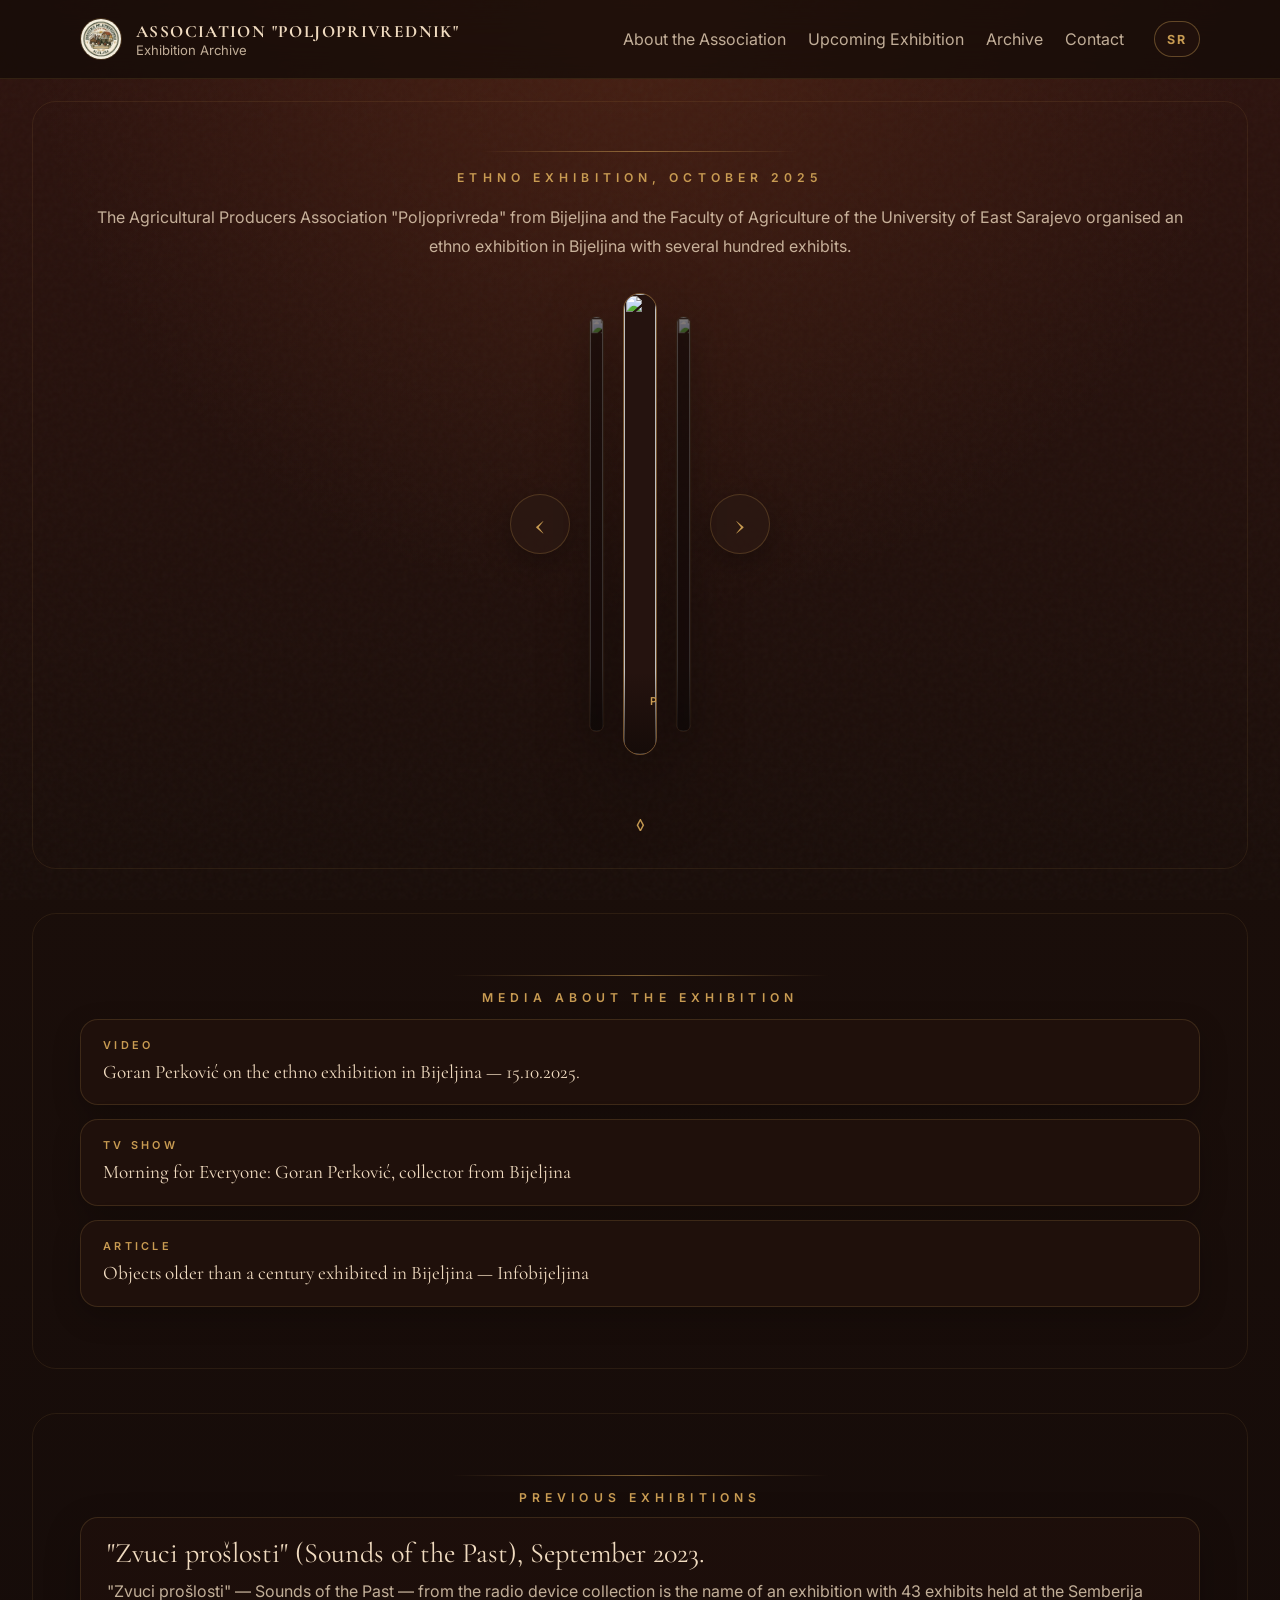
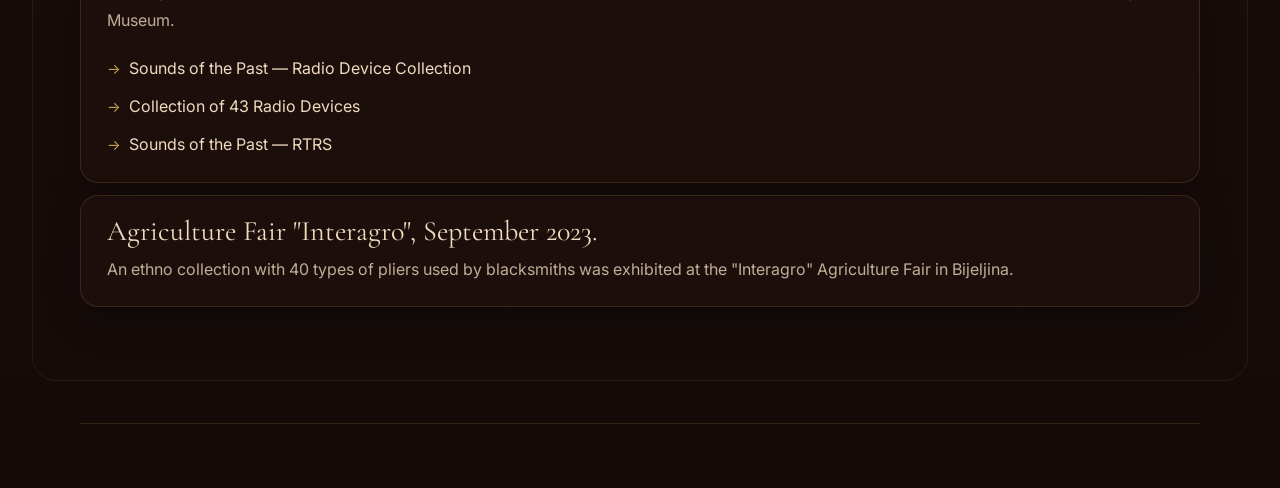
==== archive.html @ 4d43302b "Add EN/SR language toggle with data-i18n attributes on all visitor text" ====
<!doctype html>
<html lang="en" data-i18n-title="site.title.archive">
  <head>
    <meta charset="UTF-8" />
    <meta name="viewport" content="width=device-width, initial-scale=1.0" />
    <title>Archive | Antiquities and Heritage</title>
    <meta
      name="description"
      data-i18n="site.description.archive"
      content="Archive page with clearly arranged photographs of the 2025 exhibition of antiquities and rural heritage."
    />
    <meta name="theme-color" content="#1b0f0b" />
    <meta property="og:site_name" content="Antiquities and Heritage" />
    <meta property="og:locale" content="en_US" />
    <meta property="og:type" content="website" />
    <meta property="og:title" content="Archive | Antiquities and Heritage" />
    <meta
      property="og:description"
      content="Archive page with photographs of the 2025 exhibition of antiquities and rural heritage."
    />
    <meta property="og:image" content="slike/15d1168e807b13f45b83cdadcd7f8cd1.JPEG" />
    <meta name="twitter:card" content="summary_large_image" />
    <link rel="preconnect" href="https://fonts.googleapis.com" />
    <link rel="preconnect" href="https://fonts.gstatic.com" crossorigin />
    <link
      href="https://fonts.googleapis.com/css2?family=Cormorant+Garamond:wght@500;600;700&family=Inter:wght@400;500;600;700&display=swap"
      rel="stylesheet"
    />
    <link rel="icon" href="favicon.svg" type="image/svg+xml" />
    <link rel="stylesheet" href="styles.css" />
    <script defer src="script.js"></script>
  </head>
  <body class="archive-page">
    <div class="page-noise"></div>

    <header class="site-header">
      <div class="container header-inner">
        <a class="brand" href="index.html">
          <span class="brand-mark"><img src="logo.jpg" data-i18n-alt="brand.img.alt" alt="Antiquities and Heritage" /></span>
          <span>
            <strong data-i18n="brand.home">Association "Poljoprivrednik"</strong>
            <small data-i18n="brand.subtitle.archive">Exhibition Archive</small>
          </span>
        </a>

        <button class="menu-toggle" type="button" aria-expanded="false" aria-controls="site-nav">
          <span></span>
          <span></span>
          <span></span>
        </button>

        <nav id="site-nav" class="site-nav">
          <a href="udruzenje.html" data-i18n="nav.about">About the Association</a>
          <a href="current.html" data-i18n="nav.upcoming">Upcoming Exhibition</a>
          <a href="archive.html" aria-current="page" data-i18n="nav.archive">Archive</a>
          <a href="index.html#kontakt" data-i18n="nav.contact">Contact</a>
          <button class="lang-toggle" type="button" data-lang-toggle>SR</button>
        </nav>
      </div>
    </header>

    <main>
      <section class="hero section archive-hero reveal">
        <div class="container hero-grid">
          <div class="eyebrow" data-i18n="archive.eyebrow.hero">Ethno Exhibition, October 2025</div>
          <p data-i18n="archive.hero.p">The Agricultural Producers Association "Poljoprivreda" from Bijeljina and the Faculty of Agriculture of the University of East Sarajevo organised an ethno exhibition in Bijeljina with several hundred exhibits.</p>
           <div class="carousel" data-carousel>
            <button
              class="carousel-arrow carousel-prev"
              type="button"
              data-i18n-aria="current.carousel.prev"
              aria-label="Previous image"
            >
              <span aria-hidden="true">‹</span>
            </button>

            <div class="carousel-stage" data-carousel-stage>
              <article
                class="carousel-card carousel-card-side"
                data-carousel-side="left"
                data-i18n-aria="current.carousel.prev"
                aria-label="Previous image"
              ></article>
              <article
                class="carousel-card carousel-card-active"
                data-carousel-side="center"
                data-i18n-aria="current.carousel.center"
                aria-label="Center image — click to enlarge"
              ></article>
              <article
                class="carousel-card carousel-card-side"
                data-carousel-side="right"
                data-i18n-aria="current.carousel.right"
                aria-label="Next image"
              ></article>
            </div>

            <button
              class="carousel-arrow carousel-next"
              type="button"
              data-i18n-aria="current.carousel.right"
              aria-label="Next image"
            >
              <span aria-hidden="true">›</span>
            </button>
          </div>



          <ul
            class="carousel-dots"
            role="tablist"
            data-i18n-aria="current.carousel.dots.aria"
            aria-label="Direct image selection"
          ></ul>


        </div>

        <ul class="carousel-source" hidden aria-hidden="true">
          <li><figure><img src="slike/15d1168e807b13f45b83cdadcd7f8cd1.JPEG" alt="" /></figure></li>
          <li><figure><img src="slike/e76977e5ed9fd9a53d5f1b7dd45aed96.JPEG" alt="" /></figure></li>
          <li><figure><img src="slike/f04a786212832e9bb50f7b159149b971.JPEG" alt="" /></figure></li>
          <li><figure><img src="slike/53fcc653708b9ca1f71713647edebed4.JPEG" alt="" /></figure></li>
          <li><figure><img src="slike/51e6cac5bffb1e807038c90c724919b2.JPEG" alt="" /></figure></li>
          <li><figure><img src="slike/5b71f32cafe43effafb6071214625bbf.JPEG" alt="" /></figure></li>
          <li><figure><img src="slike/f5f7b67dc441e2810ed5166cc5172da1.JPEG" alt="" /></figure></li>
          <li><figure><img src="slike/692c655e82e0f71fed247391babae1e2.JPEG" alt="" /></figure></li>
          <li><figure><img src="slike/80c8d444a4cf71a53687aec76bfe5ef5.JPEG" alt="" /></figure></li>
          <li><figure><img src="slike/9df0cd8ed2c170d32f2c2eb7144285c1.JPEG" alt="" /></figure></li>
          <li><figure><img src="slike/b1deaeeeb9d03b16150b17cd32c69c1f.JPEG" alt="" /></figure></li>
          <li><figure><img src="slike/2131a5c83cbf227c3236abeda5094811.JPEG" alt="" /></figure></li>
          <li><figure><img src="slike/a771d8aa914f2921be78c1881a7b73ec.JPEG" alt="" /></figure></li>
        </ul>

        <script type="application/json" id="carousel-data">
          [
            { "title": "", "theme": "domacinstvo" },
            { "title": "", "theme": "domacinstvo" },
            { "title": "", "theme": "domacinstvo" },
            { "title": "", "theme": "tekstil" },
            { "title": "", "theme": "tekstil" },
            { "title": "", "theme": "tekstil" },
            { "title": "", "theme": "tehnika" },
            { "title": "", "theme": "tehnika" },
            { "title": "", "theme": "tehnika" },
            { "title": "", "theme": "memorabilije" },
            { "title": "", "theme": "memorabilije" },
            { "title": "", "theme": "memorabilije" },
            { "title": "", "theme": "memorabilije" }
          ]
        </script>
      </section>

        </div>
      </section>



      <section class="section reveal">
        <div class="container">
          <div class="section-heading">
            <span class="eyebrow" data-i18n="archive.media.eyebrow">Media about the Exhibition</span>
            <p></p>
          </div>

          <ul class="archive-media-list">
            <li>
              <span class="label" data-i18n="archive.media.label1">Video</span>
              <a
                href="https://www.youtube.com/watch?v=gKn2Y_U2BnE"
                target="_blank"
                rel="noopener"
              >
                <span data-i18n="archive.media.title1">Goran Perković on the ethno exhibition in Bijeljina — 15.10.2025.</span>
              </a>
            </li>
            <li>
              <span class="label" data-i18n="archive.media.label2">TV Show</span>
              <a
                href="https://www.youtube.com/watch?v=oej5N43hMgU"
                target="_blank"
                rel="noopener"
              >
                <span data-i18n="archive.media.title2">Morning for Everyone: Goran Perković, collector from Bijeljina</span>
              </a>
            </li>
            <li>
              <span class="label" data-i18n="archive.media.label3">Article</span>
              <a
                href="https://infobijeljina.com/vijesti/etno-izlozba-u-bijeljini--predmeti-stari-vise-od-vijeka-ozivjeli-duh-proslih-vremena"
                target="_blank"
                rel="noopener"
              >
                <span data-i18n="archive.media.title3">Objects older than a century exhibited in Bijeljina — Infobijeljina</span>
              </a>
            </li>
          </ul>
        </div>
      </section>

      <section class="section reveal">
        <div class="container">
          <div class="section-heading">
            <span class="eyebrow" data-i18n="archive.events.eyebrow">Previous Exhibitions</span>

          </div>

          <article class="archive-event">
            <h3 data-i18n="archive.event1.title">"Zvuci prošlosti" (Sounds of the Past), September 2023.</h3>
            <p data-i18n="archive.event1.text">
              "Zvuci prošlosti" — Sounds of the Past — from the radio device collection
              is the name of an exhibition with 43 exhibits held at the Semberija
              Museum.
            </p>
            <ul class="archive-event-links">
              <li>
                <a
                  href="https://ntvarena.com/zvuci-proslosti-iz-kolekcije-radio-aparata-gorana-perkovica/"
                  target="_blank"
                  rel="noopener"
                >
                  <span data-i18n="archive.event1.link1">Sounds of the Past — Radio Device Collection</span>
                </a>
              </li>
              <li>
                <a
                  href="https://bijeljina.com/drustvo/cetrdeset-i-tri-radio-aparata-iz-zbirke-gorana-perkovica/"
                  target="_blank"
                  rel="noopener"
                >
                  <span data-i18n="archive.event1.link2">Collection of 43 Radio Devices</span>
                </a>
              </li>
              <li>
                <a
                  href="https://www.rtrs.tv/vijesti/vijest.php?id=527618"
                  target="_blank"
                  rel="noopener"
                >
                  <span data-i18n="archive.event1.link3">Sounds of the Past — RTRS</span>
                </a>
              </li>
            </ul>
          </article>

          <article class="archive-event">
            <h3 data-i18n="archive.event2.title">Agriculture Fair "Interagro", September 2023.</h3>
            <p data-i18n="archive.event2.text">
              An ethno collection with 40 types of pliers used by blacksmiths was
              exhibited at the "Interagro" Agriculture Fair in Bijeljina.
            </p>
          </article>
        </div>
      </section>
    </main>

    <footer class="site-footer">
      <div class="container footer-inner">

      </div>
    </footer>
  </body>
</html>
---- styles.css ----
:root {
  color-scheme: dark;
  --bg: #1b0f0b;
  --bg-soft: #26140f;
  --panel: rgba(43, 24, 18, 0.88);
  --panel-strong: rgba(58, 33, 24, 0.96);
  --text: #f0dbc0;
  --muted: rgba(240, 219, 192, 0.78);
  --gold: #c89b52;
  --line: rgba(200, 155, 82, 0.24);
  --shadow: 0 20px 60px rgba(0, 0, 0, 0.38);
  --radius-lg: 28px;
  --radius-md: 18px;
  --radius-sm: 12px;
  --container: min(1120px, calc(100vw - 32px));
}

* {
  box-sizing: border-box;
}

html {
  scroll-behavior: smooth;
}

body {
  margin: 0;
  font-family: "Inter", system-ui, sans-serif;
  background:
    radial-gradient(circle at top, rgba(139, 65, 32, 0.28), transparent 28%),
    linear-gradient(180deg, #2f140f 0%, #1a0e0a 42%, #140b09 100%);
  color: var(--text);
}

body::before {
  content: "";
  position: fixed;
  inset: 0;
  pointer-events: none;
  background:
    linear-gradient(90deg, rgba(255, 255, 255, 0.025) 1px, transparent 1px),
    linear-gradient(rgba(255, 255, 255, 0.015) 1px, transparent 1px);
  background-size: 54px 54px;
  opacity: 0.16;
}

.page-noise {
  position: fixed;
  inset: 0;
  pointer-events: none;
  opacity: 0.08;
  background-image: url("data:image/svg+xml,%3Csvg xmlns='http://www.w3.org/2000/svg' viewBox='0 0 200 200'%3E%3Cfilter id='n'%3E%3CfeTurbulence type='fractalNoise' baseFrequency='0.9' numOctaves='2' stitchTiles='stitch'/%3E%3C/filter%3E%3Crect width='200' height='200' filter='url(%23n)' opacity='0.35'/%3E%3C/svg%3E");
}

.container {
  width: var(--container);
  margin: 0 auto;
}

.section {
  position: relative;
  padding: 84px 0;
}

.section::before {
  content: "";
  position: absolute;
  inset: 22px clamp(16px, 3vw, 32px);
  border: 1px solid rgba(200, 155, 82, 0.11);
  border-radius: 24px;
  pointer-events: none;
}

.site-header {
  position: sticky;
  top: 0;
  z-index: 20;
  backdrop-filter: blur(18px);
  background: rgba(20, 11, 8, 0.74);
  border-bottom: 1px solid rgba(200, 155, 82, 0.14);
}

.brand-title{
  font: size 10px;
}
.site-header .brand-subtitle{
  color: var(--muted);
  font-size: 1rem;
  padding: 5px;
}

.header-inner {
  display: flex;
  align-items: center;
  justify-content: space-between;
  gap: 18px;
  padding: 18px 0;
}

.brand {
  display: inline-flex;
  align-items: center;
  gap: 14px;
  color: var(--text);
  text-decoration: none;
}

.brand strong,
.brand small {
  display: block;
}

.brand strong {
  font-family: "Cormorant Garamond", Georgia, serif;
  font-size: 1.08rem;
  letter-spacing: 0.08em;
  text-transform: uppercase;
}

.brand small {
  color: var(--muted);
  font-size: 0.82rem;
}

.brand-mark {
  display: grid;
  place-items: center;
  width: 42px;
  height: 42px;
  border: 1px solid var(--line);
  border-radius: 999px;
  color: var(--gold);
  overflow: hidden;
}

.brand-mark img {
  display: block;
  width: 100%;
  height: 100%;
  object-fit: cover;
}

.site-nav {
  display: flex;
  align-items: center;
  gap: 22px;
}

.site-nav a,
.site-header .button,
.footer-inner a {
  color: var(--muted);
  text-decoration: none;
  transition: color 180ms ease, border-color 180ms ease, transform 180ms ease;
}

.site-nav a:hover,
.footer-inner a:hover {
  color: var(--text);
}

.lang-toggle {
  display: inline-flex;
  align-items: center;
  justify-content: center;
  min-width: 40px;
  height: 36px;
  padding: 0 12px;
  border: 1px solid rgba(200, 155, 82, 0.4);
  border-radius: 999px;
  background: rgba(34, 18, 13, 0.85);
  color: var(--gold);
  font-family: "Inter", system-ui, sans-serif;
  font-size: 0.78rem;
  font-weight: 700;
  letter-spacing: 0.18em;
  cursor: pointer;
  margin-left: 8px;
  transition: transform 200ms ease, border-color 200ms ease,
    background 200ms ease, color 200ms ease, box-shadow 220ms ease;
}

.lang-toggle:hover {
  transform: translateY(-2px);
  border-color: var(--gold);
  background: rgba(200, 155, 82, 0.18);
  color: var(--text);
  box-shadow: 0 8px 22px rgba(0, 0, 0, 0.3);
}

.lang-toggle:focus-visible {
  outline: 2px solid var(--gold);
  outline-offset: 3px;
}

.lang-toggle:active {
  transform: scale(0.95);
}

.menu-toggle {
  display: none;
  width: 48px;
  height: 48px;
  border: 1px solid var(--line);
  border-radius: 999px;
  background: rgba(43, 24, 18, 0.8);
}

.menu-toggle span {
  display: block;
  width: 18px;
  height: 2px;
  margin: 4px auto;
  background: var(--text);
}

.eyebrow,
.label {
  color: var(--gold);
  letter-spacing: 0.42em;
  text-transform: uppercase;
  font-size: 0.76rem;
  font-weight: 600;
}

.label {
  letter-spacing: 0.3em;
  font-size: 0.68rem;
}

h1,
h2,
h3 {
  margin: 0;
  font-family: "Cormorant Garamond", Georgia, serif;
  font-weight: 400;
  line-height: 0.95;
}

h1 {
  font-size: clamp(3.6rem, 10vw, 7.8rem);
  max-width: 10.5ch;
}

h2 {
  font-size: clamp(2.3rem, 4.8vw, 4rem);
}

h3 {
  font-size: clamp(1.6rem, 2.8vw, 2.4rem);
}

p {
  margin: 0;
  color: var(--muted);
  line-height: 1.8;
}

.hero {
  padding-top: 72px;
  padding-bottom: 92px;
}

.hero-grid {
  display: grid;
  gap: 18px;
  justify-items: center;
  text-align: center;
}

.hero-grid::before {
  content: "";
  width: min(320px, 72vw);
  height: 1px;
  background: linear-gradient(90deg, transparent, rgba(200, 155, 82, 0.6), transparent);
}

.hero-grid::after {
  content: "◊";
  display: grid;
  place-items: center;
  width: 24px;
  height: 24px;
  color: var(--gold);
}

.hero-lead {
  max-width: 720px;
  font-size: 1.08rem;
}

.hero-actions {
  display: flex;
  flex-wrap: wrap;
  justify-content: center;
  gap: 14px;
  margin-top: 10px;
}

.button {
  display: inline-flex;
  align-items: center;
  justify-content: center;
  gap: 10px;
  min-height: 48px;
  padding: 0 18px;
  border: 1px solid var(--line);
  border-radius: 999px;
  background: transparent;
  color: var(--text);
  font: inherit;
  letter-spacing: 0.08em;
  text-transform: uppercase;
  cursor: pointer;
  transition: transform 180ms ease, border-color 180ms ease, background 180ms ease;
}

.button:hover {
  transform: translateY(-1px);
  border-color: rgba(200, 155, 82, 0.5);
}

.button-primary {
  background: linear-gradient(180deg, rgba(200, 155, 82, 0.3), rgba(200, 155, 82, 0.14));
  box-shadow: inset 0 0 0 1px rgba(200, 155, 82, 0.08);
}

.button-secondary {
  background: rgba(54, 30, 22, 0.44);
}

.hero-panel {
  width: min(820px, 100%);
  display: grid;
  grid-template-columns: repeat(3, 1fr);
  gap: 16px;
  margin-top: 26px;
  padding: 18px;
  border: 1px solid var(--line);
  border-radius: var(--radius-lg);
  background: rgba(34, 18, 13, 0.74);
  box-shadow: var(--shadow);
}

.hero-panel article,
.info-card {
  padding: 16px 18px;
  border-radius: var(--radius-sm);
  background: rgba(255, 255, 255, 0.02);
}

.hero-panel strong,
.info-card strong {
  display: block;
  margin-top: 6px;
  font-family: "Cormorant Garamond", Georgia, serif;
  font-size: 1.35rem;
}

.section-heading {
  display: grid;
  gap: 14px;
  align-content: start;
  justify-items: center;
  text-align: center;
}

.section-heading::before {
  content: "";
  width: min(380px, 70vw);
  height: 1px;
  background: linear-gradient(90deg, transparent, rgba(200, 155, 82, 0.56), transparent);
}

.section-heading::after {
  
  display: grid;
  place-items: center;
  width: 24px;
  height: 24px;
  color: var(--gold);
}

.section-heading.narrow {
  justify-items: start;
  text-align: left;
}

.section-heading.narrow::before {
  width: min(280px, 58vw);
}

.section-heading.narrow::after {
  justify-self: start;
}

.intro-grid,
.about-grid,
.contact-card {
  display: grid;
  gap: 28px;
}

.intro-grid {
  grid-template-columns: minmax(0, 0.92fr) minmax(0, 1.08fr);
  align-items: start;
}

.feature-card,
.contact-card {
  border: 1px solid var(--line);
  border-radius: var(--radius-lg);
  overflow: hidden;
  background: var(--panel);
  box-shadow: var(--shadow);
}

.feature-card {
  display: grid;
  grid-template-columns: minmax(280px, 0.95fr) minmax(0, 1.05fr);
}

.feature-media {
  min-height: 100%;
}

.feature-media img {
  display: block;
  width: 100%;
  height: 100%;
  min-height: 420px;
  object-fit: cover;
}

.feature-copy {
  display: grid;
  align-content: center;
  gap: 18px;
  padding: clamp(24px, 4vw, 48px);
}

#o-udruzenju .section-heading {
  margin-bottom: 32px;
}

.about-prose {
  display: grid;
  gap: 18px;
  max-width: 880px;
  margin: 0 auto 36px;
}

.about-prose p {
  font-size: 1.02rem;
  line-height: 1.85;
}

.about-lead {
  color: var(--text);
  font-size: 1.05rem;
}

.about-cards {
  display: grid;
  grid-template-columns: repeat(4, minmax(0, 1fr));
  gap: 16px;
  list-style: none;
  margin: 0;
  padding: 0;
}

.about-cards .info-card {
  text-align: center;
}

.info-card {
  border: 1px solid rgba(200, 155, 82, 0.18);
  box-shadow: 0 12px 36px rgba(0, 0, 0, 0.24);
}

.intro-cta {
  justify-self: start;
  margin-top: 6px;
}

.category-grid {
  display: grid;
  grid-template-columns: repeat(4, minmax(0, 1fr));
  gap: 18px;
  margin-top: 18px;
}

.category-card {
  position: relative;
  display: block;
  min-height: 260px;
  border-radius: var(--radius-md);
  overflow: hidden;
  border: 1px solid rgba(200, 155, 82, 0.18);
  background-color: #25130f;
  background-image: linear-gradient(180deg, rgba(20, 11, 8, 0.35), rgba(20, 11, 8, 0.85)), var(--card-bg);
  background-size: cover;
  background-position: center;
  color: var(--text);
  text-decoration: none;
  transition: transform 200ms ease, border-color 200ms ease;
  box-shadow: 0 12px 36px rgba(0, 0, 0, 0.28);
}

.category-card:hover {
  transform: translateY(-3px);
  border-color: rgba(200, 155, 82, 0.5);
}

.category-overlay {
  position: absolute;
  inset: auto 0 0 0;
  padding: 22px 22px 24px;
  display: grid;
  gap: 6px;
}

.category-overlay h3 {
  font-size: 1.6rem;
}

.category-overlay p {
  font-size: 0.95rem;
}

.contribute-grid {
  display: grid;
  grid-template-columns: minmax(0, 1fr) minmax(0, 1.05fr);
  gap: 28px;
  align-items: start;
}

.contribute-list {
  list-style: none;
  margin: 0;
  padding: 0;
  display: grid;
  gap: 14px;
}

.contribute-list li {
  padding: 18px 20px;
  border: 1px solid rgba(200, 155, 82, 0.18);
  border-radius: var(--radius-md);
  background: rgba(34, 18, 13, 0.74);
  box-shadow: 0 10px 28px rgba(0, 0, 0, 0.22);
  display: grid;
  gap: 6px;
}

.contact-card {
  align-items: stretch;
}

.contact-info {
  display: grid;
  align-content: start;
  gap: 18px;
}

.contact-list {
  list-style: none;
  margin: 0;
  padding: 0;
  display: grid;
  gap: 14px;
}

.contact-list li {
  display: grid;
  gap: 6px;
  padding: 14px 16px;
  border: 1px solid rgba(200, 155, 82, 0.16);
  border-radius: var(--radius-sm);
  background: rgba(34, 18, 13, 0.56);
}

.contact-list a {
  color: var(--text);
  text-decoration: none;
}

.contact-list a:hover {
  color: var(--gold);
}

.form-status {
  margin-top: 4px;
  padding: 12px 14px;
  border-radius: var(--radius-sm);
  background: rgba(200, 155, 82, 0.14);
  border: 1px solid rgba(200, 155, 82, 0.32);
  color: var(--text);
  font-size: 0.95rem;
}

.footer-meta {
  display: flex;
  align-items: center;
  gap: 14px;
  flex-wrap: wrap;
}

.footer-meta a {
  color: var(--muted);
  text-decoration: none;
}

.footer-meta a:hover {
  color: var(--text);
}

.header-action {
  white-space: nowrap;
}

.current-hero {
  padding-top: 72px;
  padding-bottom: 40px;
}

.current-grid {
  display: grid;
  grid-template-columns: repeat(3, minmax(0, 1fr));
  gap: 28px;
}

.current-card {
  margin: 0;
  overflow: hidden;
  border: 1px solid rgba(200, 155, 82, 0.18);
  border-radius: var(--radius-lg);
  background: var(--panel-strong);
  box-shadow: 0 14px 40px rgba(0, 0, 0, 0.32);
}

.current-card img {
  display: block;
  width: 100%;
  height: 280px;
  object-fit: cover;
  background: #25130f;
}

.current-card figcaption {
  display: grid;
  gap: 8px;
  padding: 22px 24px 24px;
}

.current-card h3 {
  font-size: clamp(1.4rem, 2.1vw, 1.9rem);
}

.current-card-feature {
  grid-column: span 2;
}

.current-card-feature img {
  height: 380px;
}

.current-divider {
  padding: 40px 0 8px;
}

.current-divider .section-heading::before,
.current-divider .section-heading::after {
  display: none;
}

.current-teaser {
  display: grid;
  gap: 28px;
  justify-items: center;
  margin-top: 6px;
}

.current-teaser-grid {
  display: grid;
  grid-template-columns: repeat(4, minmax(0, 1fr));
  gap: 18px;
  width: 100%;
}

.current-teaser-card {
  display: block;
  overflow: hidden;
  border-radius: var(--radius-md);
  border: 1px solid rgba(200, 155, 82, 0.2);
  background: var(--panel-strong);
  box-shadow: 0 10px 30px rgba(0, 0, 0, 0.28);
  aspect-ratio: 4 / 3;
}

.current-teaser-card img {
  display: block;
  width: 100%;
  height: 100%;
  object-fit: cover;
  transition: transform 240ms ease;
}

.current-teaser-card:hover img {
  transform: scale(1.04);
}

.current-teaser-cta {
  justify-self: center;
}

.header-actions,
.footer-actions {
  display: flex;
  align-items: center;
  gap: 10px;
  flex-wrap: wrap;
}

.contact-card {
  grid-template-columns: minmax(0, 0.9fr) minmax(0, 1.1fr);
  padding: clamp(24px, 5vw, 48px);
}

.contact-form {
  display: grid;
  gap: 16px;
}

.contact-form label {
  display: grid;
  gap: 8px;
  color: var(--text);
  font-size: 0.92rem;
}

.contact-form input,
.contact-form textarea {
  width: 100%;
  border: 1px solid rgba(200, 155, 82, 0.2);
  border-radius: 16px;
  padding: 14px 16px;
  background: rgba(21, 11, 8, 0.72);
  color: var(--text);
  font: inherit;
}

.contact-form input::placeholder,
.contact-form textarea::placeholder {
  color: rgba(240, 219, 192, 0.42);
}

.archive-block {
  display: grid;
  gap: 24px;
}

.archive-grid,
.archive-grid-large,
.archive-final-grid {
  display: grid;
  gap: 18px;
}

.archive-grid {
  grid-template-columns: repeat(3, minmax(0, 1fr));
}

.archive-grid-large {
  grid-template-columns: minmax(0, 1.25fr) repeat(2, minmax(0, 1fr));
}

.archive-final-grid {
  grid-template-columns: repeat(4, minmax(0, 1fr));
}

.archive-card {
  margin: 0;
  overflow: hidden;
  border: 1px solid rgba(200, 155, 82, 0.18);
  border-radius: var(--radius-md);
  background: var(--panel-strong);
  box-shadow: 0 12px 36px rgba(0, 0, 0, 0.26);
}

.archive-card-large {
  grid-column: span 2;
}

.archive-card img {
  display: block;
  width: 100%;
  height: 300px;
  object-fit: cover;
  background: #25130f;
}

.archive-card-large img {
  height: 420px;
}

.archive-card figcaption {
  display: grid;
  gap: 10px;
  padding: 18px 20px 20px;
}

.archive-card h3 {
  font-size: clamp(1.5rem, 2.3vw, 2.1rem);
}

.archive-hero {
  padding-top: 72px;
  padding-bottom: 54px;
}

.archive-page .hero-lead {
  max-width: 780px;
}

.reveal {
  opacity: 0;
  transform: translateY(24px);
  transition: opacity 700ms ease, transform 700ms ease;
}

.reveal.is-visible {
  opacity: 1;
  transform: translateY(0);
}

.site-footer {
  padding: 20px 0 40px;
}

.footer-inner {
  display: flex;
  justify-content: space-between;
  align-items: end;
  gap: 20px;
  padding-top: 24px;
  border-top: 1px solid rgba(200, 155, 82, 0.16);
}

.archive-page .site-header .button {
  white-space: nowrap;
}

@media (max-width: 980px) {
  .intro-grid,
  .feature-card,
  .contact-card,
  .contribute-grid,
  .archive-grid-large,
  .archive-final-grid {
    grid-template-columns: 1fr;
  }

  .archive-grid {
    grid-template-columns: 1fr;
  }

  .current-grid {
    grid-template-columns: repeat(2, minmax(0, 1fr));
    gap: 22px;
  }

  .current-card-feature {
    grid-column: span 2;
  }

  .about-cards {
    grid-template-columns: repeat(2, minmax(0, 1fr));
  }

  .category-grid {
    grid-template-columns: repeat(2, minmax(0, 1fr));
  }

  .current-teaser-grid {
    grid-template-columns: repeat(2, minmax(0, 1fr));
  }

  .archive-card-large {
    grid-column: auto;
  }

  .hero-panel {
    grid-template-columns: 1fr;
  }

  .feature-media img,
  .archive-card img {
    min-height: 360px;
  }
}

@media (max-width: 760px) {
  .menu-toggle {
    display: inline-grid;
    place-items: center;
  }

  .site-nav {
    position: absolute;
    inset: calc(100% + 1px) 0 auto;
    display: grid;
    gap: 0;
    padding: 14px;
    background: rgba(22, 12, 9, 0.98);
    border-bottom: 1px solid rgba(200, 155, 82, 0.16);
    transform-origin: top;
    transform: scaleY(0);
    opacity: 0;
    pointer-events: none;
    transition: transform 180ms ease, opacity 180ms ease;
  }

  .site-nav.is-open {
    transform: scaleY(1);
    opacity: 1;
    pointer-events: auto;
  }

  .site-nav a {
    padding: 14px 10px;
    border-radius: 12px;
  }

  .header-inner {
    position: relative;
  }

  .section {
    padding: 64px 0;
  }

  .section::before {
    inset: 16px;
    border-radius: 18px;
  }

  .hero {
    padding-top: 46px;
  }

  .site-header .button {
    padding-inline: 14px;
  }

  .footer-inner {
    flex-direction: column;
    align-items: start;
  }

  .about-cards {
    grid-template-columns: 1fr;
  }

  .current-grid {
    grid-template-columns: 1fr;
  }

  .current-card-feature {
    grid-column: auto;
  }

  .current-teaser-grid {
    grid-template-columns: 1fr;
  }
}

/* Accessibility: visible keyboard focus */
:focus-visible {
  outline: 2px solid var(--gold);
  outline-offset: 3px;
}

/* Accessibility: respect reduced-motion preference */
@media (prefers-reduced-motion: reduce) {
  html {
    scroll-behavior: auto;
  }

  .reveal {
    opacity: 1;
    transform: none;
    transition: none;
  }

  .button,
  .category-card,
  .current-teaser-card img {
    transition: none;
  }

  * {
    animation-duration: 0.001ms !important;
    animation-iteration-count: 1 !important;
  }
}

/* Lightbox for gallery pages */
.lightbox {
  position: fixed;
  inset: 0;
  z-index: 100;
  display: grid;
  place-items: center;
  padding: 24px;
  background: rgba(10, 5, 3, 0.94);
  opacity: 0;
  pointer-events: none;
  transition: opacity 200ms ease;
}

.lightbox.is-open {
  opacity: 1;
  pointer-events: auto;
}

.lightbox-figure {
  margin: 0;
  display: grid;
  gap: 14px;
  max-width: min(1000px, 92vw);
  text-align: center;
}

.lightbox-figure img {
  max-width: 100%;
  max-height: 82vh;
  width: auto;
  margin: 0 auto;
  border-radius: 12px;
  box-shadow: 0 30px 80px rgba(0, 0, 0, 0.6);
}

.lightbox-figure figcaption {
  color: var(--text);
  font-family: "Cormorant Garamond", Georgia, serif;
  font-size: 1.3rem;
}

.lightbox-close,
.lightbox-nav {
  position: absolute;
  border: 1px solid var(--line);
  background: rgba(43, 24, 18, 0.9);
  color: var(--text);
  cursor: pointer;
  border-radius: 999px;
  transition: border-color 180ms ease, background 180ms ease;
}

.lightbox-close:hover,
.lightbox-nav:hover {
  border-color: var(--gold);
}

.lightbox-close {
  top: 20px;
  right: 20px;
  width: 48px;
  height: 48px;
  font-size: 1.7rem;
  line-height: 1;
}

.lightbox-nav {
  top: 50%;
  transform: translateY(-50%);
  width: 52px;
  height: 52px;
  font-size: 2.1rem;
  line-height: 1;
}

.lightbox-prev {
  left: 18px;
}

.lightbox-next {
  right: 18px;
}

.no-scroll {
  overflow: hidden;
}

/* "O udruženju" dedicated page */
.udruzenje-hero {
  padding-top: 72px;
  padding-bottom: 64px;
}

.about-cta {
  display: grid;
  justify-items: center;
  text-align: center;
  gap: 14px;
  margin-top: 38px;
  padding: 28px 24px;
  border: 1px solid rgba(200, 155, 82, 0.18);
  border-radius: var(--radius-md);
  background: rgba(34, 18, 13, 0.6);
  box-shadow: 0 12px 36px rgba(0, 0, 0, 0.24);
}

.about-cta p {
  max-width: 540px;
  color: var(--muted);
}

.contact-person {
  display: inline-block;
  margin-top: 2px;
  padding: 6px 12px;
  border-radius: 999px;
  background: linear-gradient(180deg, rgba(200, 155, 82, 0.32), rgba(200, 155, 82, 0.16));
  color: var(--text);
  font-family: "Cormorant Garamond", Georgia, serif;
  font-size: 1.18rem;
  letter-spacing: 0.04em;
  box-shadow: inset 0 0 0 1px rgba(200, 155, 82, 0.18);
}

.outro-cta {
  display: grid;
  gap: 22px;
  justify-items: start;
}

.outro-cta-actions {
  display: flex;
  flex-wrap: wrap;
  gap: 12px;
}

/* Carousel gallery for current exhibition */
.carousel {
  display: grid;
  grid-template-columns: auto minmax(0, 1fr) auto;
  align-items: center;
  gap: 18px;
  margin-top: 14px;
}

.carousel-arrow {
  display: inline-grid;
  place-items: center;
  width: 60px;
  height: 60px;
  border: 1px solid var(--line);
  border-radius: 999px;
  background: rgba(43, 24, 18, 0.84);
  color: var(--gold);
  font-size: 2.4rem;
  line-height: 1;
  cursor: pointer;
  transition: transform 220ms ease, border-color 220ms ease,
    background 220ms ease, color 220ms ease, box-shadow 220ms ease;
  flex-shrink: 0;
  box-shadow: 0 10px 28px rgba(0, 0, 0, 0.28);
  font-family: "Cormorant Garamond", Georgia, serif;
}

.carousel-arrow:hover {
  border-color: rgba(200, 155, 82, 0.7);
  background: rgba(200, 155, 82, 0.2);
  color: var(--text);
  transform: translateY(-2px) scale(1.06);
  box-shadow: 0 16px 36px rgba(0, 0, 0, 0.38);
}

.carousel-arrow:active {
  transform: scale(0.94);
}

.carousel-arrow:focus-visible {
  outline: 2px solid var(--gold);
  outline-offset: 3px;
}

.carousel-stage {
  display: grid;
  grid-template-columns: 0.78fr 1.55fr 0.78fr;
  gap: 18px;
  align-items: stretch;
  min-width: 0;
}

.carousel-card {
  position: relative;
  display: block;
  margin: 0;
  border-radius: var(--radius-lg);
  overflow: hidden;
  background: var(--panel-strong);
  border: 1px solid rgba(200, 155, 82, 0.2);
  cursor: pointer;
  transition: transform 460ms cubic-bezier(0.22, 1, 0.36, 1),
    filter 380ms ease, opacity 380ms ease, box-shadow 380ms ease,
    border-color 220ms ease;
}

.carousel-card img {
  display: block;
  width: 100%;
  height: 460px;
  object-fit: cover;
  background: #25130f;
  transition: transform 520ms ease;
}

.carousel-card-side {
  transform: scale(0.9);
  filter: brightness(0.66) saturate(0.92);
  opacity: 0.72;
  box-shadow: 0 12px 32px rgba(0, 0, 0, 0.26);
}

.carousel-card-side::after {
  content: "";
  position: absolute;
  inset: 0;
  background: linear-gradient(
    135deg,
    rgba(20, 11, 8, 0) 0%,
    rgba(20, 11, 8, 0.34) 100%
  );
  pointer-events: none;
  transition: opacity 220ms ease;
}

.carousel-card-active {
  transform: scale(1);
  filter: brightness(1);
  opacity: 1;
  z-index: 2;
  box-shadow: 0 30px 80px rgba(0, 0, 0, 0.46);
  border-color: rgba(200, 155, 82, 0.42);
}

.carousel-card figcaption {
  display: grid;
  gap: 6px;
  padding: 18px 22px 20px;
  background: linear-gradient(
    180deg,
    rgba(20, 11, 8, 0) 0%,
    rgba(20, 11, 8, 0.9) 100%
  );
  position: absolute;
  inset: auto 0 0 0;
  transition: padding-bottom 220ms ease;
}

.carousel-card-active figcaption {
  padding: 22px 26px 26px;
}

.carousel-card-side figcaption {
  opacity: 0.9;
}

.carousel-card-side figcaption h3 {
  font-size: 1.05rem;
}

.carousel-card-active figcaption h3 {
  font-size: clamp(1.5rem, 2.4vw, 2.05rem);
}

.carousel-card figcaption h3 {
  color: var(--text);
}

/* Hover animations */
.carousel-card:hover {
  box-shadow: 0 26px 70px rgba(0, 0, 0, 0.42);
}

.carousel-card-active:hover {
  transform: translateY(-4px) scale(1.012);
  box-shadow: 0 34px 90px rgba(200, 155, 82, 0.18),
    0 18px 60px rgba(0, 0, 0, 0.5);
}

.carousel-card-active:hover img {
  transform: scale(1.05);
}

.carousel-card-side:hover {
  transform: scale(0.95) translateY(-3px);
  filter: brightness(0.92);
  opacity: 1;
  border-color: rgba(200, 155, 82, 0.5);
}

.carousel-card-side:hover::after {
  opacity: 0.5;
}

.carousel-card-side:hover img {
  transform: scale(1.04);
}

.carousel-card:focus-visible {
  outline: 2px solid var(--gold);
  outline-offset: 4px;
}

.carousel-caption {
  display: grid;
  gap: 8px;
  text-align: center;
  margin: 28px auto 0;
  padding: 20px 24px;
  border: 1px solid rgba(200, 155, 82, 0.18);
  border-radius: var(--radius-md);
  background: rgba(34, 18, 13, 0.6);
  box-shadow: 0 12px 36px rgba(0, 0, 0, 0.24);
  max-width: 920px;
  transition: border-color 240ms ease, transform 240ms ease;
}

.carousel-caption-meta {
  display: inline-flex;
  flex-wrap: wrap;
  align-items: center;
  justify-content: center;
  gap: 14px;
  margin-bottom: 2px;
}

.carousel-theme-chip {
  display: inline-flex;
  align-items: center;
  gap: 6px;
  padding: 5px 12px;
  border: 1px solid rgba(200, 155, 82, 0.36);
  border-radius: 999px;
  background: linear-gradient(180deg, rgba(200, 155, 82, 0.22), rgba(200, 155, 82, 0.08));
  color: var(--gold);
  font-size: 0.74rem;
  letter-spacing: 0.3em;
  text-transform: uppercase;
  font-weight: 600;
  box-shadow: inset 0 0 0 1px rgba(200, 155, 82, 0.14);
  transition: transform 220ms ease, box-shadow 220ms ease;
}

.carousel-theme-chip[hidden] {
  display: none;
}

.carousel-caption:hover .carousel-theme-chip {
  transform: translateY(-1px);
  box-shadow: 0 4px 18px rgba(200, 155, 82, 0.2),
    inset 0 0 0 1px rgba(200, 155, 82, 0.22);
}

.carousel-caption:hover {
  border-color: rgba(200, 155, 82, 0.4);
  transform: translateY(-1px);
}

.carousel-caption h3 {
  font-size: clamp(1.45rem, 2.5vw, 2.2rem);
  margin: 0;
}

.carousel-caption p {
  color: var(--muted);
  font-size: 1rem;
  max-width: 720px;
  margin: 0 auto;
  line-height: 1.7;
}

.carousel-dots {
  list-style: none;
  margin: 22px auto 0;
  padding: 0;
  display: flex;
  flex-wrap: wrap;
  justify-content: center;
  gap: 8px;
  max-width: 760px;
}

.carousel-dot {
  width: 32px;
  height: 5px;
  border-radius: 999px;
  background: rgba(240, 219, 192, 0.18);
  border: none;
  cursor: pointer;
  padding: 0;
  transition: background 200ms ease, transform 200ms ease,
    box-shadow 220ms ease;
}

.carousel-dot[aria-current="true"] {
  background: linear-gradient(
    90deg,
    rgba(200, 155, 82, 0.92),
    rgba(200, 155, 82, 0.55)
  );
  transform: scaleY(1.6);
  box-shadow: 0 0 14px rgba(200, 155, 82, 0.5);
}

.carousel-dot:hover {
  background: rgba(200, 155, 82, 0.5);
  transform: scaleY(1.3);
}

.carousel-dot:focus-visible {
  outline: 2px solid var(--gold);
  outline-offset: 3px;
}

.carousel-hint {
  display: flex;
  flex-wrap: wrap;
  justify-content: center;
  gap: 6px;
  align-items: center;
  margin: 22px auto 0;
  color: var(--muted);
  font-size: 0.92rem;
  text-align: center;
}

.carousel-hint kbd {
  display: inline-grid;
  place-items: center;
  min-width: 24px;
  padding: 2px 6px;
  border: 1px solid rgba(200, 155, 82, 0.4);
  border-radius: 6px;
  background: rgba(43, 24, 18, 0.84);
  color: var(--text);
  font-family: "Inter", system-ui, sans-serif;
  font-size: 0.82rem;
}

/* Archive theme tabs (archive.html) */
.archive-themes {
  display: flex;
  flex-wrap: wrap;
  justify-content: center;
  gap: 10px;
  margin: 20px auto 28px;
}

.archive-theme-tab {
  display: inline-flex;
  align-items: center;
  gap: 10px;
  padding: 10px 18px;
  border: 1px solid var(--line);
  border-radius: 999px;
  background: rgba(43, 24, 18, 0.78);
  color: var(--text);
  font: inherit;
  font-size: 0.86rem;
  letter-spacing: 0.16em;
  text-transform: uppercase;
  text-decoration: none;
  cursor: pointer;
  box-shadow: 0 8px 22px rgba(0, 0, 0, 0.22);
  transition: transform 220ms cubic-bezier(0.22, 1, 0.36, 1),
    border-color 220ms ease, background 220ms ease,
    box-shadow 220ms ease, color 220ms ease;
}

.archive-theme-tab .archive-theme-index {
  display: inline-grid;
  place-items: center;
  width: 24px;
  height: 24px;
  border-radius: 999px;
  background: rgba(200, 155, 82, 0.22);
  color: var(--gold);
  font-family: "Cormorant Garamond", Georgia, serif;
  font-size: 0.78rem;
  letter-spacing: 0.04em;
  transition: background 220ms ease, color 220ms ease;
}

.archive-theme-tab:hover {
  transform: translateY(-3px);
  border-color: rgba(200, 155, 82, 0.6);
  background: rgba(200, 155, 82, 0.18);
  box-shadow: 0 14px 32px rgba(0, 0, 0, 0.32);
  color: var(--text);
}

.archive-theme-tab:hover .archive-theme-index {
  background: rgba(200, 155, 82, 0.5);
  color: var(--text);
}

.archive-theme-tab:focus-visible {
  outline: 2px solid var(--gold);
  outline-offset: 3px;
}

.archive-theme-tab[aria-current="true"] {
  background: linear-gradient(180deg, rgba(200, 155, 82, 0.32), rgba(200, 155, 82, 0.16));
  border-color: rgba(200, 155, 82, 0.7);
  color: var(--text);
  box-shadow: 0 10px 28px rgba(200, 155, 82, 0.18),
    0 6px 18px rgba(0, 0, 0, 0.32);
}

.archive-theme-tab[aria-current="true"] .archive-theme-index {
  background: rgba(200, 155, 82, 0.78);
  color: #1a0e0a;
}

.archive-theme-anchor {
  display: block;
  height: 0;
  scroll-margin-top: 90px;
}

/* Archive media list (TV, video, articles) */
.archive-media-list {
  list-style: none;
  margin: 0;
  padding: 0;
  display: grid;
  gap: 14px;
}

.archive-media-list li {
  display: grid;
  grid-template-columns: minmax(0, 1fr);
  gap: 6px;
  padding: 18px 22px;
  border: 1px solid rgba(200, 155, 82, 0.18);
  border-radius: var(--radius-md);
  background: rgba(34, 18, 13, 0.74);
  box-shadow: 0 10px 28px rgba(0, 0, 0, 0.22);
  transition: transform 220ms ease, border-color 220ms ease,
    background 220ms ease, box-shadow 220ms ease;
}

.archive-media-list li:hover {
  transform: translateY(-3px);
  border-color: rgba(200, 155, 82, 0.5);
  background: rgba(200, 155, 82, 0.08);
  box-shadow: 0 16px 36px rgba(0, 0, 0, 0.3);
}

.archive-media-list li .label {
  align-self: start;
}

.archive-media-list a {
  color: var(--text);
  text-decoration: none;
  font-family: "Cormorant Garamond", Georgia, serif;
  font-size: 1.2rem;
  line-height: 1.5;
  transition: color 180ms ease;
}

.archive-media-list a:hover {
  color: var(--gold);
}

/* Previous events */
.archive-event {
  display: grid;
  gap: 10px;
  margin: 12px auto;
  padding: 22px 26px;
  border: 1px solid rgba(200, 155, 82, 0.18);
  border-radius: var(--radius-md);
  background: rgba(34, 18, 13, 0.6);
  box-shadow: 0 12px 36px rgba(0, 0, 0, 0.22);
}

.archive-event h3 {
  font-size: clamp(1.4rem, 2.2vw, 1.95rem);
  color: var(--text);
  margin: 0;
}

.archive-event p {
  color: var(--muted);
  margin: 0;
}

.archive-event-links {
  list-style: none;
  margin: 8px 0 0;
  padding: 0;
  display: grid;
  gap: 6px;
}

.archive-event-links a {
  color: var(--text);
  text-decoration: none;
  display: inline-flex;
  align-items: center;
  gap: 8px;
  padding: 6px 0;
  transition: color 180ms ease, transform 180ms ease;
}

.archive-event-links a::before {
  content: "→";
  color: var(--gold);
  font-size: 0.9em;
}

.archive-event-links a:hover {
  color: var(--gold);
  transform: translateX(3px);
}

/* Tablet */
@media (max-width: 980px) {
  .carousel-stage {
    grid-template-columns: 0.7fr 1.4fr 0.7fr;
    gap: 12px;
  }

  .carousel-card img {
    height: 380px;
  }

  .carousel-arrow {
    width: 50px;
    height: 50px;
    font-size: 2rem;
  }
}

/* Mobile — show only the active center image */
@media (max-width: 760px) {
  .carousel {
    grid-template-columns: auto minmax(0, 1fr) auto;
    gap: 10px;
  }

  .carousel-arrow {
    width: 44px;
    height: 44px;
    font-size: 1.7rem;
  }

  .carousel-card-side {
    display: none;
  }

  .carousel-stage {
    grid-template-columns: 1fr;
    gap: 0;
  }

  .carousel-card img {
    height: 320px;
  }
}

@media (max-width: 480px) {
  .carousel-arrow {
    width: 40px;
    height: 40px;
    font-size: 1.5rem;
  }

  .carousel-card img {
    height: 260px;
  }
}

@media (max-width: 760px) {
  .lightbox-nav {
    display: none;
  }
}
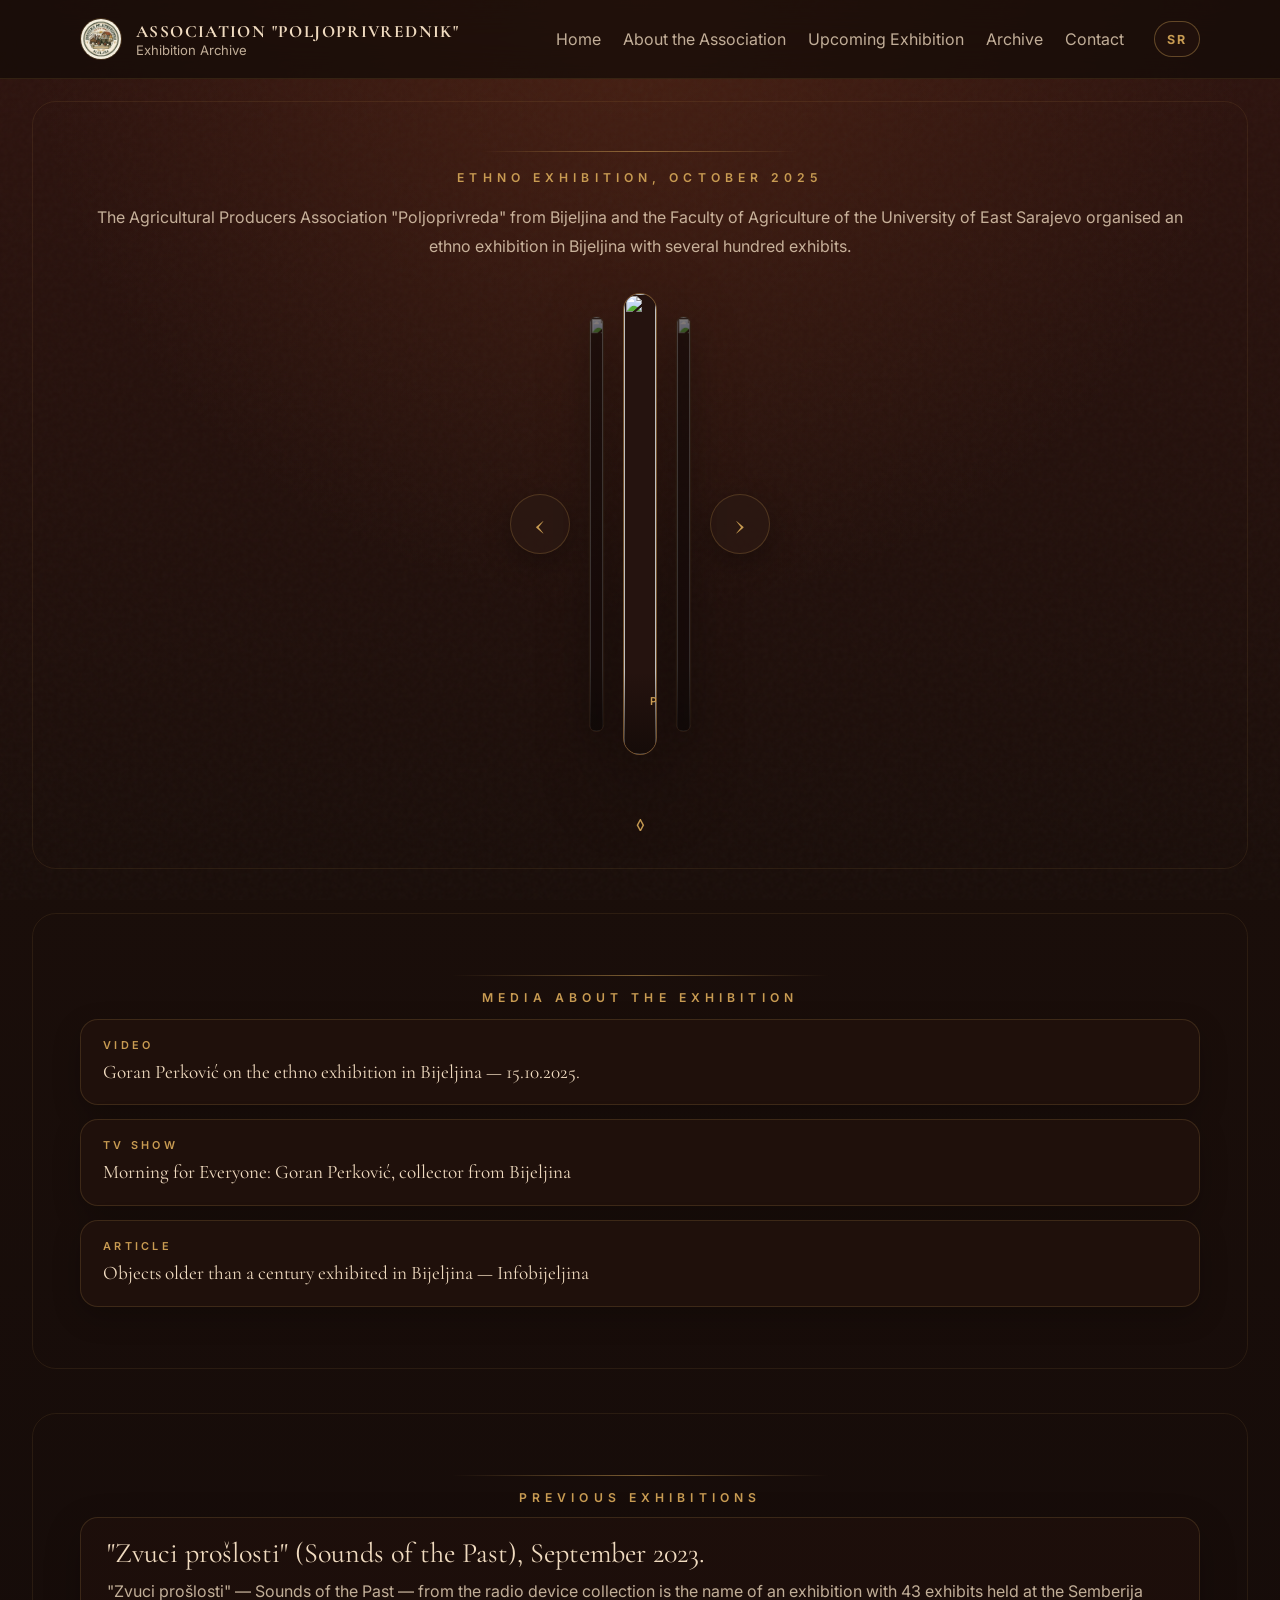
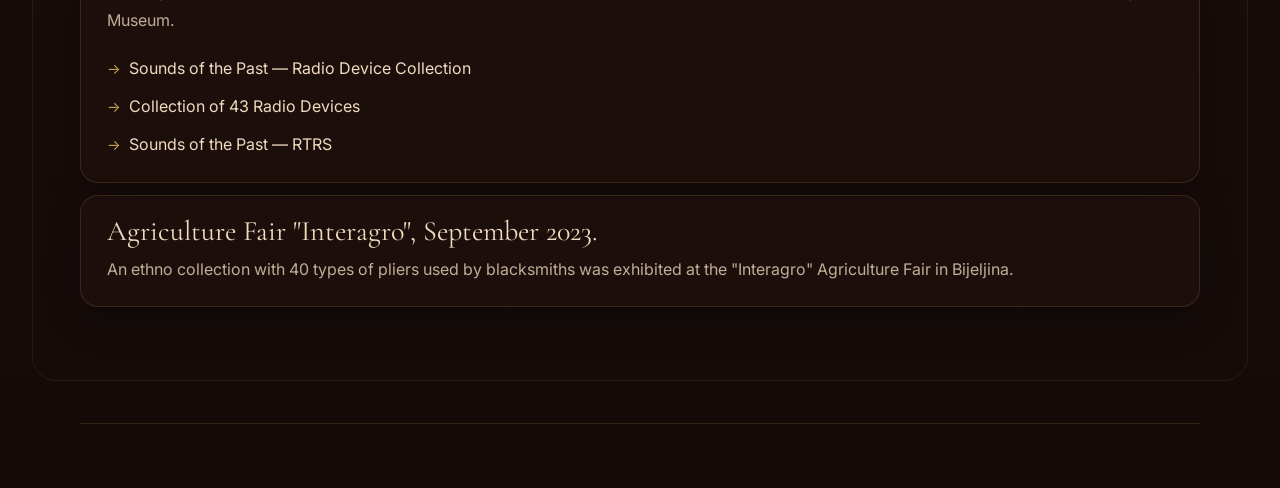
==== commit d480f23a: "Fix bugs: lightbox nav on mobile, add Home button, fix contact form fields and confirmation panel" ====
--- a/archive.html
+++ b/archive.html
@@ -50,6 +50,7 @@
         </button>
 
         <nav id="site-nav" class="site-nav">
+          <a href="index.html" data-i18n="nav.home">Home</a>
           <a href="udruzenje.html" data-i18n="nav.about">About the Association</a>
           <a href="current.html" data-i18n="nav.upcoming">Upcoming Exhibition</a>
           <a href="archive.html" aria-current="page" data-i18n="nav.archive">Archive</a>
--- a/styles.css
+++ b/styles.css
@@ -599,6 +599,91 @@
   font-size: 0.95rem;
 }
 
+/* Confirmation panel (shown after submit) */
+.contact-field {
+  display: grid;
+  gap: 8px;
+  color: var(--text);
+  font-size: 0.92rem;
+}
+
+.form-confirmation[hidden] {
+  display: none;
+}
+
+.form-confirmation {
+  margin-top: 8px;
+  padding: 22px 24px;
+  border-radius: var(--radius-md);
+  border: 1px solid rgba(200, 155, 82, 0.36);
+  background: rgba(34, 18, 13, 0.62);
+  box-shadow: 0 16px 44px rgba(0, 0, 0, 0.36);
+  display: grid;
+  gap: 14px;
+  animation: confirm-in 480ms cubic-bezier(0.22, 1, 0.36, 1);
+}
+
+.form-confirmation h3 {
+  font-family: "Cormorant Garamond", Georgia, serif;
+  color: var(--gold);
+  font-size: 1.55rem;
+  margin: 0;
+  letter-spacing: 0.02em;
+}
+
+.form-confirmation-lead {
+  color: var(--muted);
+  font-size: 0.95rem;
+  margin: 0;
+}
+
+.form-confirmation-list {
+  display: grid;
+  gap: 12px;
+  margin: 6px 0 12px;
+}
+
+.form-confirmation-list > div {
+  display: grid;
+  grid-template-columns: minmax(80px, max-content) 1fr;
+  gap: 14px;
+  align-items: start;
+  padding: 12px 14px;
+  border-radius: var(--radius-sm);
+  background: rgba(20, 11, 8, 0.5);
+  border: 1px solid rgba(200, 155, 82, 0.18);
+}
+
+.form-confirmation-list dt {
+  font-size: 0.78rem;
+  letter-spacing: 0.22em;
+  text-transform: uppercase;
+  font-weight: 600;
+  color: var(--gold);
+  margin: 0;
+  padding-top: 2px;
+}
+
+.form-confirmation-list dd {
+  margin: 0;
+  color: var(--text);
+  font-size: 1rem;
+  line-height: 1.55;
+  word-break: break-word;
+  white-space: pre-wrap;
+}
+
+@keyframes confirm-in {
+  from {
+    opacity: 0;
+    transform: translateY(8px);
+  }
+  to {
+    opacity: 1;
+    transform: translateY(0);
+  }
+}
+
 .footer-meta {
   display: flex;
   align-items: center;
@@ -1690,6 +1775,16 @@
 
 @media (max-width: 760px) {
   .lightbox-nav {
-    display: none;
-  }
-}
+    width: 42px;
+    height: 42px;
+    font-size: 1.7rem;
+  }
+
+  .lightbox-prev {
+    left: 8px;
+  }
+
+  .lightbox-next {
+    right: 8px;
+  }
+}
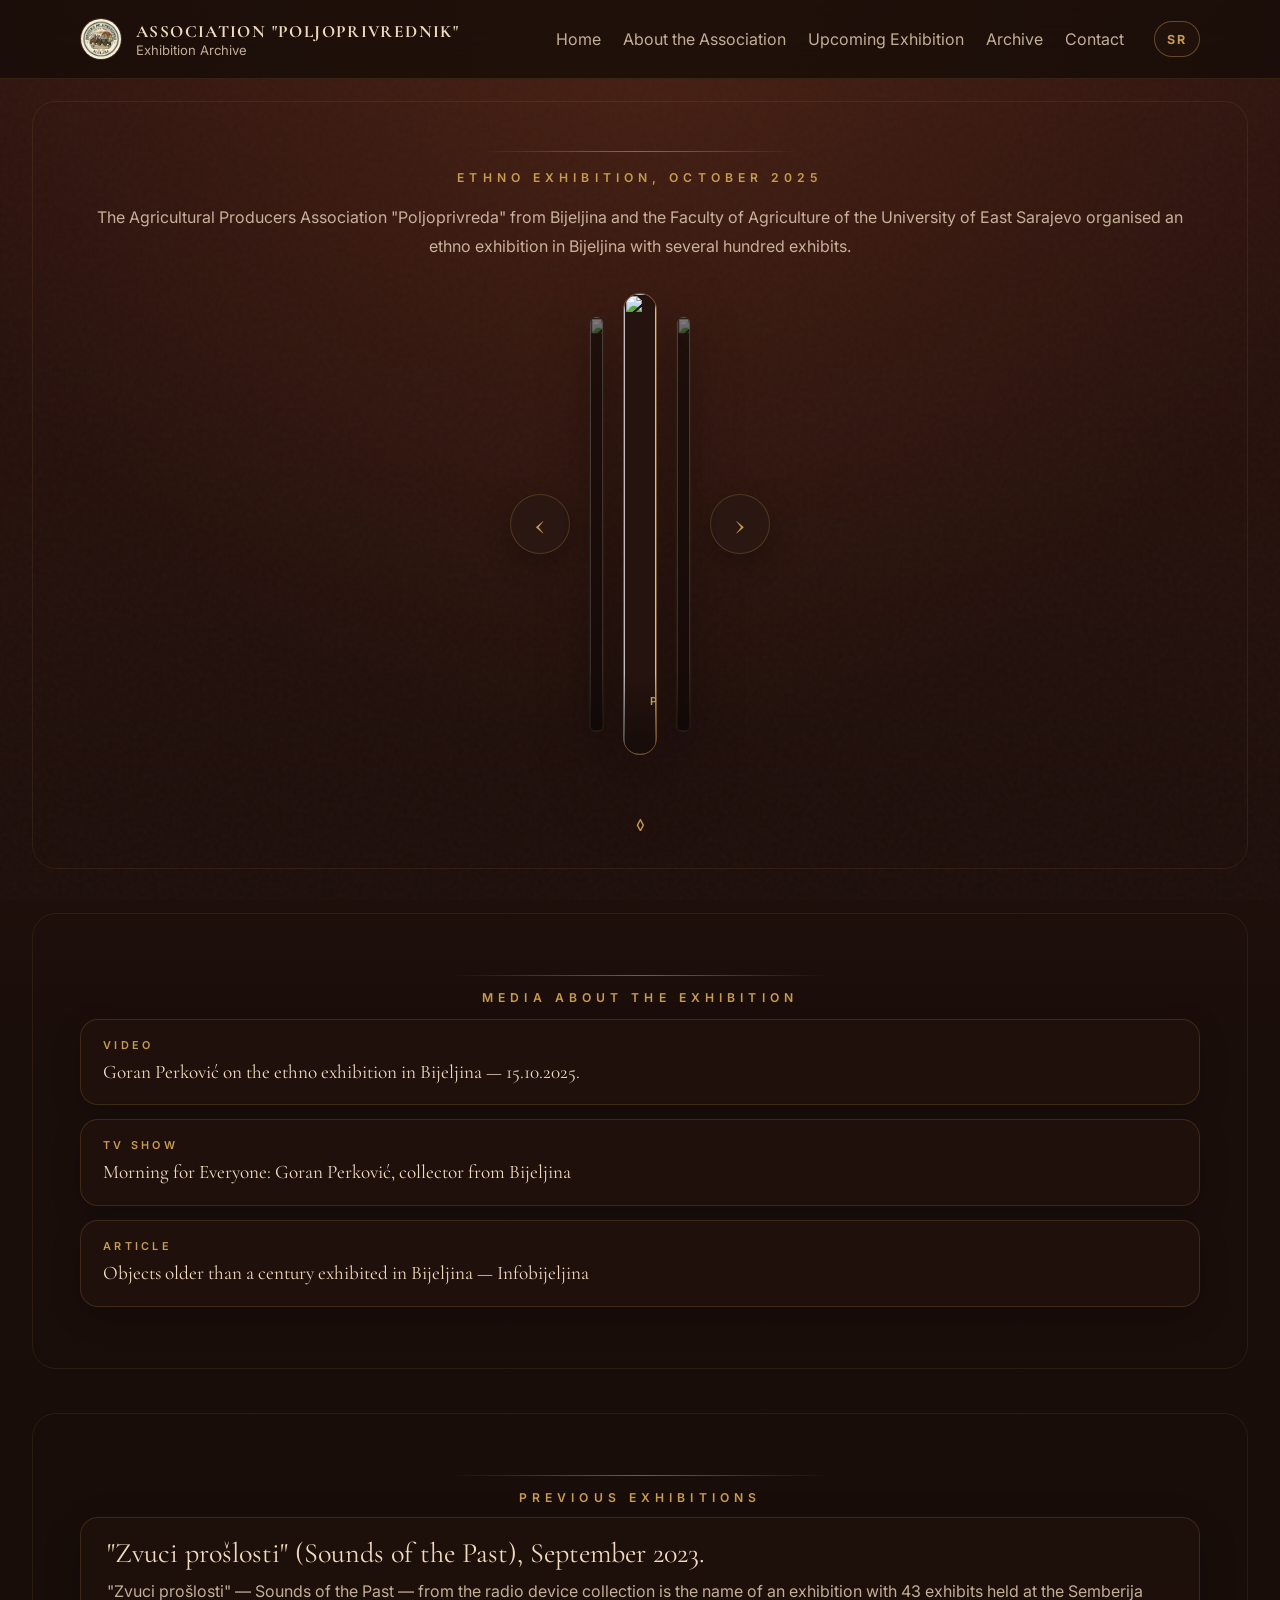
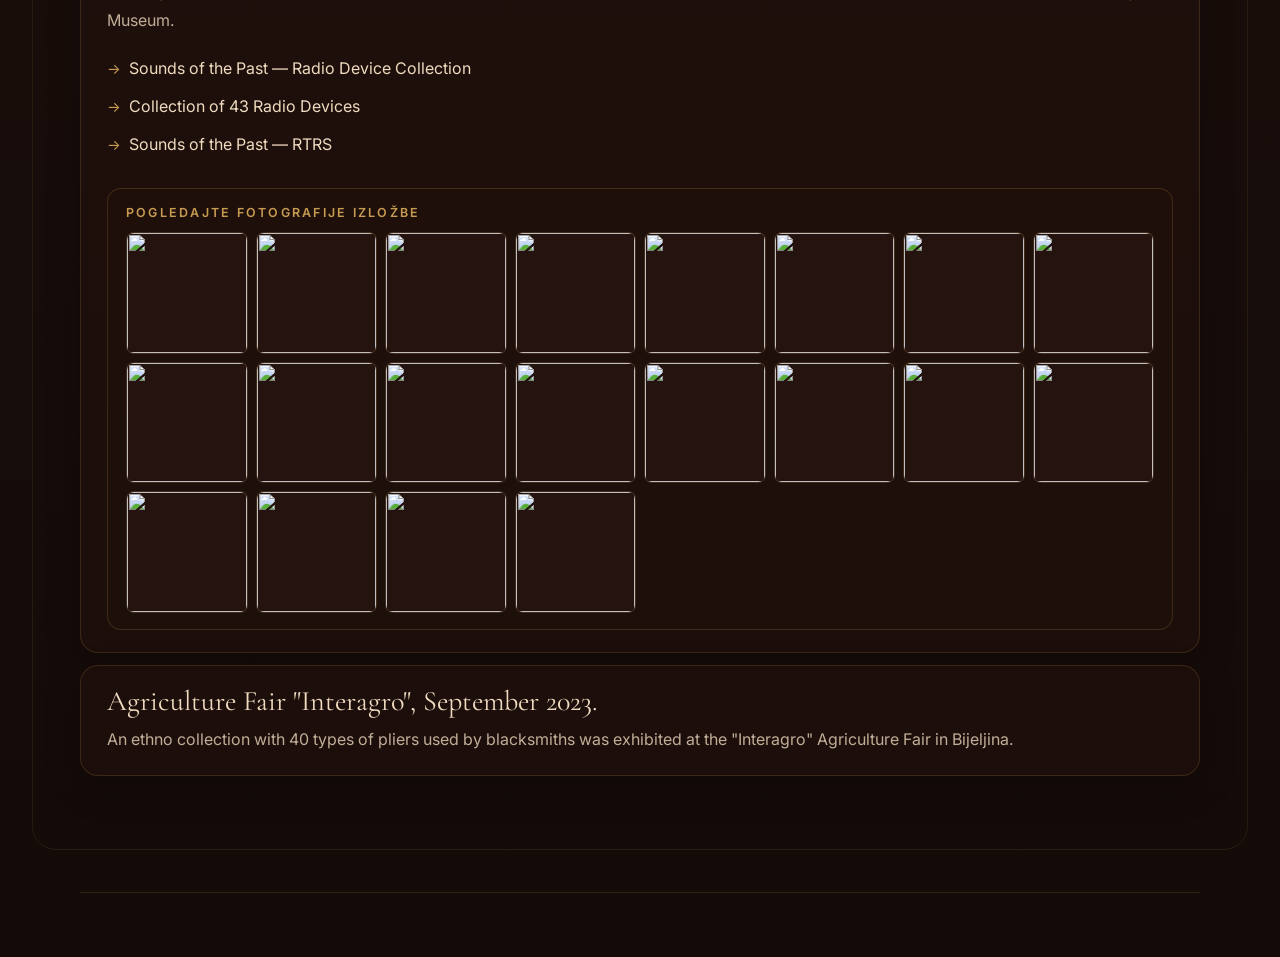
==== commit 1fc39004: "Add radio exhibition gallery with dedicated lightbox" ====
--- a/archive.html
+++ b/archive.html
@@ -152,11 +152,6 @@
           ]
         </script>
       </section>
-
-        </div>
-      </section>
-
-
 
       <section class="section reveal">
         <div class="container">
@@ -243,6 +238,64 @@
                 </a>
               </li>
             </ul>
+
+            <div
+              class="radio-gallery"
+              data-i18n-block="archive.event1.gallery"
+              style="margin-top: 18px; padding: 16px 18px; border-radius: 14px; background: rgba(34, 18, 13, 0.46); border: 1px solid rgba(200, 155, 82, 0.2);"
+            >
+              <div
+                class="label"
+                data-i18n="archive.event1.gallery.label"
+                style="display: block; margin-bottom: 12px; color: var(--gold); letter-spacing: 0.18em; text-transform: uppercase; font-size: 0.78rem;"
+              >Pogledajte fotografije izložbe</div>
+
+              <div class="radio-gallery-grid">
+                <a href="#" data-radio-gallery-index="0" aria-label="Photograph 1"><img src="radioizlozba/IMG_5365.JPG" alt="" loading="lazy" decoding="async" /></a>
+                <a href="#" data-radio-gallery-index="1" aria-label="Photograph 2"><img src="radioizlozba/IMG_5366.JPG" alt="" loading="lazy" decoding="async" /></a>
+                <a href="#" data-radio-gallery-index="2" aria-label="Photograph 3"><img src="radioizlozba/IMG_5367.JPG" alt="" loading="lazy" decoding="async" /></a>
+                <a href="#" data-radio-gallery-index="3" aria-label="Photograph 4"><img src="radioizlozba/IMG_5368.JPG" alt="" loading="lazy" decoding="async" /></a>
+                <a href="#" data-radio-gallery-index="4" aria-label="Photograph 5"><img src="radioizlozba/IMG_5369.JPG" alt="" loading="lazy" decoding="async" /></a>
+                <a href="#" data-radio-gallery-index="5" aria-label="Photograph 6"><img src="radioizlozba/IMG_5370.JPG" alt="" loading="lazy" decoding="async" /></a>
+                <a href="#" data-radio-gallery-index="6" aria-label="Photograph 7"><img src="radioizlozba/IMG_5371.JPG" alt="" loading="lazy" decoding="async" /></a>
+                <a href="#" data-radio-gallery-index="7" aria-label="Photograph 8"><img src="radioizlozba/IMG_5372.JPG" alt="" loading="lazy" decoding="async" /></a>
+                <a href="#" data-radio-gallery-index="8" aria-label="Photograph 9"><img src="radioizlozba/IMG_5373.JPG" alt="" loading="lazy" decoding="async" /></a>
+                <a href="#" data-radio-gallery-index="9" aria-label="Photograph 10"><img src="radioizlozba/IMG_5374.JPG" alt="" loading="lazy" decoding="async" /></a>
+                <a href="#" data-radio-gallery-index="10" aria-label="Photograph 11"><img src="radioizlozba/IMG_5375.JPG" alt="" loading="lazy" decoding="async" /></a>
+                <a href="#" data-radio-gallery-index="11" aria-label="Photograph 12"><img src="radioizlozba/IMG_5376.JPG" alt="" loading="lazy" decoding="async" /></a>
+                <a href="#" data-radio-gallery-index="12" aria-label="Photograph 13"><img src="radioizlozba/IMG_5377.JPG" alt="" loading="lazy" decoding="async" /></a>
+                <a href="#" data-radio-gallery-index="13" aria-label="Photograph 14"><img src="radioizlozba/IMG_5378.JPG" alt="" loading="lazy" decoding="async" /></a>
+                <a href="#" data-radio-gallery-index="14" aria-label="Photograph 15"><img src="radioizlozba/IMG_5379.JPG" alt="" loading="lazy" decoding="async" /></a>
+                <a href="#" data-radio-gallery-index="15" aria-label="Photograph 16"><img src="radioizlozba/IMG_5380.JPG" alt="" loading="lazy" decoding="async" /></a>
+                <a href="#" data-radio-gallery-index="16" aria-label="Photograph 17"><img src="radioizlozba/IMG_5381.JPG" alt="" loading="lazy" decoding="async" /></a>
+                <a href="#" data-radio-gallery-index="17" aria-label="Photograph 18"><img src="radioizlozba/IMG_5382.JPG" alt="" loading="lazy" decoding="async" /></a>
+                <a href="#" data-radio-gallery-index="18" aria-label="Photograph 19"><img src="radioizlozba/IMG_5383.JPG" alt="" loading="lazy" decoding="async" /></a>
+                <a href="#" data-radio-gallery-index="19" aria-label="Photograph 20"><img src="radioizlozba/IMG_5384.JPG" alt="" loading="lazy" decoding="async" /></a>
+              </div>
+            </div>
+
+            <ul class="radio-gallery-source" hidden aria-hidden="true">
+              <li><img src="radioizlozba/IMG_5365.JPG" alt="" /></li>
+              <li><img src="radioizlozba/IMG_5366.JPG" alt="" /></li>
+              <li><img src="radioizlozba/IMG_5367.JPG" alt="" /></li>
+              <li><img src="radioizlozba/IMG_5368.JPG" alt="" /></li>
+              <li><img src="radioizlozba/IMG_5369.JPG" alt="" /></li>
+              <li><img src="radioizlozba/IMG_5370.JPG" alt="" /></li>
+              <li><img src="radioizlozba/IMG_5371.JPG" alt="" /></li>
+              <li><img src="radioizlozba/IMG_5372.JPG" alt="" /></li>
+              <li><img src="radioizlozba/IMG_5373.JPG" alt="" /></li>
+              <li><img src="radioizlozba/IMG_5374.JPG" alt="" /></li>
+              <li><img src="radioizlozba/IMG_5375.JPG" alt="" /></li>
+              <li><img src="radioizlozba/IMG_5376.JPG" alt="" /></li>
+              <li><img src="radioizlozba/IMG_5377.JPG" alt="" /></li>
+              <li><img src="radioizlozba/IMG_5378.JPG" alt="" /></li>
+              <li><img src="radioizlozba/IMG_5379.JPG" alt="" /></li>
+              <li><img src="radioizlozba/IMG_5380.JPG" alt="" /></li>
+              <li><img src="radioizlozba/IMG_5381.JPG" alt="" /></li>
+              <li><img src="radioizlozba/IMG_5382.JPG" alt="" /></li>
+              <li><img src="radioizlozba/IMG_5383.JPG" alt="" /></li>
+              <li><img src="radioizlozba/IMG_5384.JPG" alt="" /></li>
+            </ul>
           </article>
 
           <article class="archive-event">
--- a/styles.css
+++ b/styles.css
@@ -1788,3 +1788,161 @@
     right: 8px;
   }
 }
+
+/* Radio exhibition gallery (archive.html, "Zvuci prošlosti") */
+.radio-gallery-grid {
+  display: grid;
+  grid-template-columns: repeat(auto-fill, minmax(110px, 1fr));
+  gap: 8px;
+}
+
+.radio-gallery-grid a {
+  display: block;
+  border-radius: 8px;
+  overflow: hidden;
+  border: 1px solid rgba(200, 155, 82, 0.18);
+  cursor: zoom-in;
+  transition: transform 200ms ease, border-color 200ms ease,
+    box-shadow 200ms ease;
+  aspect-ratio: 1 / 1;
+  background: #25130f;
+}
+
+.radio-gallery-grid a:hover {
+  transform: scale(1.04);
+  border-color: rgba(200, 155, 82, 0.62);
+  box-shadow: 0 10px 22px rgba(0, 0, 0, 0.36);
+}
+
+.radio-gallery-grid a:focus-visible {
+  outline: 2px solid var(--gold);
+  outline-offset: 3px;
+}
+
+.radio-gallery-grid img {
+  display: block;
+  width: 100%;
+  height: 100%;
+  object-fit: cover;
+}
+
+/* Dedicated lightbox for radio gallery (no caption, custom X / arrows) */
+.radio-lightbox {
+  position: fixed;
+  inset: 0;
+  z-index: 200;
+  display: grid;
+  place-items: center;
+  padding: 24px;
+  background: rgba(10, 5, 3, 0.96);
+  opacity: 0;
+  pointer-events: none;
+  transition: opacity 200ms ease;
+}
+
+.radio-lightbox.is-open {
+  opacity: 1;
+  pointer-events: auto;
+}
+
+.radio-lightbox-img {
+  max-width: 100%;
+  max-height: 88vh;
+  width: auto;
+  height: auto;
+  border-radius: 8px;
+  box-shadow: 0 24px 70px rgba(0, 0, 0, 0.55);
+  display: block;
+}
+
+.radio-lightbox-close,
+.radio-lightbox-prev,
+.radio-lightbox-next {
+  position: absolute;
+  border: 1px solid rgba(200, 155, 82, 0.4);
+  background: rgba(43, 24, 18, 0.92);
+  color: var(--gold);
+  cursor: pointer;
+  border-radius: 999px;
+  transition: border-color 200ms ease, background 200ms ease,
+    transform 200ms ease;
+  font-family: "Cormorant Garamond", Georgia, serif;
+  display: inline-flex;
+  align-items: center;
+  justify-content: center;
+}
+
+.radio-lightbox-close:hover,
+.radio-lightbox-prev:hover,
+.radio-lightbox-next:hover {
+  border-color: var(--gold);
+  background: rgba(200, 155, 82, 0.2);
+  color: var(--text);
+}
+
+.radio-lightbox-close:focus-visible,
+.radio-lightbox-prev:focus-visible,
+.radio-lightbox-next:focus-visible {
+  outline: 2px solid var(--gold);
+  outline-offset: 3px;
+}
+
+.radio-lightbox-close {
+  top: 20px;
+  right: 20px;
+  width: 52px;
+  height: 52px;
+  font-size: 2.2rem;
+  line-height: 1;
+  padding: 0;
+}
+
+.radio-lightbox-close:hover {
+  transform: scale(1.06);
+}
+
+.radio-lightbox-prev,
+.radio-lightbox-next {
+  top: 50%;
+  width: 58px;
+  height: 58px;
+  font-size: 2.4rem;
+  line-height: 1;
+  padding: 0;
+}
+
+.radio-lightbox-prev {
+  left: 20px;
+  transform: translateY(-50%);
+}
+
+.radio-lightbox-prev:hover {
+  transform: translateY(-50%) scale(1.06);
+}
+
+.radio-lightbox-next {
+  right: 20px;
+  transform: translateY(-50%);
+}
+
+.radio-lightbox-next:hover {
+  transform: translateY(-50%) scale(1.06);
+}
+
+@media (max-width: 760px) {
+  .radio-gallery-grid {
+    grid-template-columns: repeat(4, 1fr);
+    gap: 6px;
+  }
+  .radio-lightbox-prev,
+  .radio-lightbox-next {
+    width: 44px;
+    height: 44px;
+    font-size: 1.8rem;
+  }
+  .radio-lightbox-close {
+    width: 44px;
+    height: 44px;
+    font-size: 1.8rem;
+  }
+}
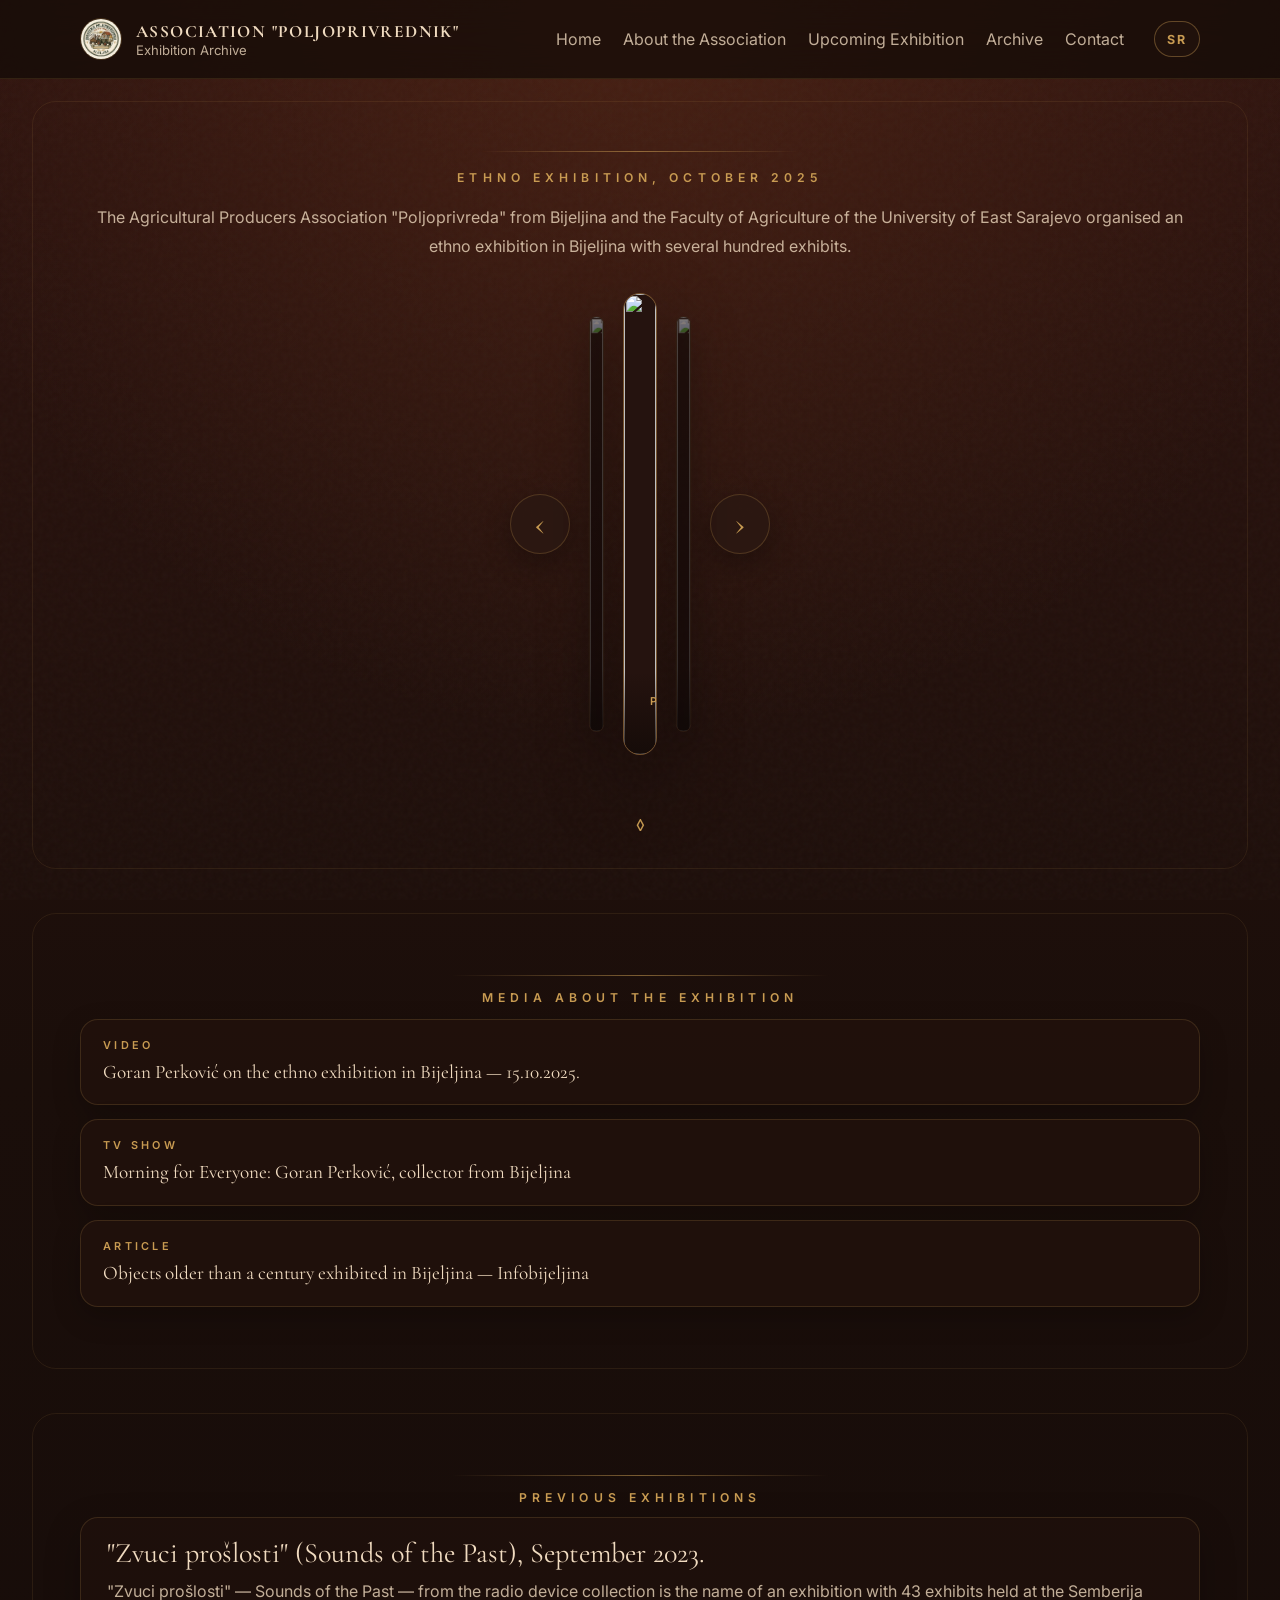
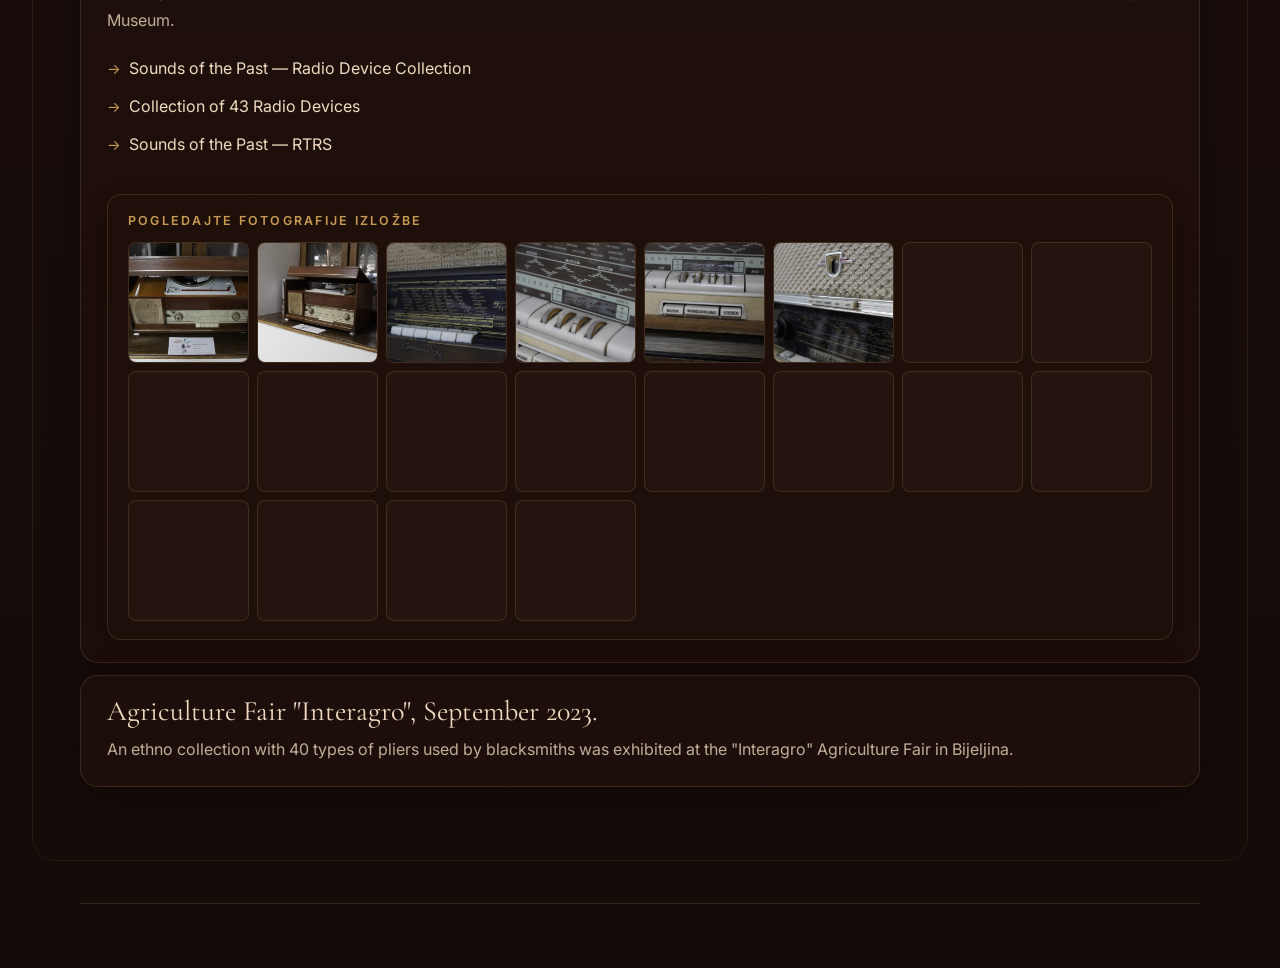
==== commit 3c8dfbe6: "Inline radio gallery in archive.html, revert style.css and script.js" ====
--- a/archive.html
+++ b/archive.html
@@ -29,6 +29,169 @@
     <link rel="icon" href="favicon.svg" type="image/svg+xml" />
     <link rel="stylesheet" href="styles.css" />
     <script defer src="script.js"></script>
+    <style>
+      /* === Radio exhibition gallery (inline, archive.html only) === */
+      .radio-gallery {
+        margin-top: 24px;
+        padding: 18px 20px;
+        border: 1px solid rgba(200, 155, 82, 0.18);
+        border-radius: 14px;
+        background: rgba(34, 18, 13, 0.46);
+        box-shadow: 0 8px 24px rgba(0, 0, 0, 0.18);
+      }
+      .radio-gallery-eyebrow {
+        display: block;
+        margin-bottom: 14px;
+        color: var(--gold, #c89b52);
+        font-family: "Inter", system-ui, sans-serif;
+        font-size: 0.78rem;
+        letter-spacing: 0.18em;
+        text-transform: uppercase;
+        font-weight: 600;
+      }
+      .radio-gallery-grid {
+        display: grid;
+        grid-template-columns: repeat(auto-fill, minmax(110px, 1fr));
+        gap: 8px;
+      }
+      .radio-thumb {
+        display: block;
+        margin: 0;
+        padding: 0;
+        border: 1px solid rgba(200, 155, 82, 0.18);
+        border-radius: 8px;
+        overflow: hidden;
+        cursor: zoom-in;
+        background: #25130f;
+        aspect-ratio: 1 / 1;
+        transition: transform 200ms ease, border-color 200ms ease,
+          box-shadow 200ms ease;
+      }
+      .radio-thumb:hover,
+      .radio-thumb:focus-visible {
+        transform: scale(1.04);
+        border-color: rgba(200, 155, 82, 0.62);
+        box-shadow: 0 10px 22px rgba(0, 0, 0, 0.38);
+        outline: none;
+      }
+      .radio-thumb img {
+        display: block;
+        width: 100%;
+        height: 100%;
+        object-fit: cover;
+      }
+
+      /* Lightbox overlay (clean image, no caption) */
+      .radio-lightbox {
+        position: fixed;
+        inset: 0;
+        z-index: 9999;
+        background: rgba(8, 4, 2, 0.94);
+        display: none;
+        align-items: center;
+        justify-content: center;
+        padding: 24px;
+      }
+      .radio-lightbox.is-open {
+        display: flex;
+      }
+      .radio-lightbox-img {
+        display: block;
+        max-width: 100%;
+        max-height: 88vh;
+        width: auto;
+        height: auto;
+        object-fit: contain;
+        border-radius: 6px;
+        box-shadow: 0 20px 60px rgba(0, 0, 0, 0.55);
+        user-select: none;
+      }
+      .radio-lb-close,
+      .radio-lb-prev,
+      .radio-lb-next {
+        position: absolute;
+        border: 1px solid rgba(200, 155, 82, 0.45);
+        background: rgba(43, 24, 18, 0.92);
+        color: var(--gold, #c89b52);
+        cursor: pointer;
+        border-radius: 999px;
+        font-family: "Cormorant Garamond", Georgia, serif;
+        display: inline-flex;
+        align-items: center;
+        justify-content: center;
+        line-height: 1;
+        padding: 0;
+        transition: transform 180ms ease, border-color 180ms ease,
+          background 180ms ease, color 180ms ease;
+      }
+      .radio-lb-close:hover,
+      .radio-lb-prev:hover,
+      .radio-lb-next:hover {
+        border-color: var(--gold, #c89b52);
+        background: rgba(200, 155, 82, 0.2);
+        color: var(--text, #f0dbc0);
+      }
+      .radio-lb-close:focus-visible,
+      .radio-lb-prev:focus-visible,
+      .radio-lb-next:focus-visible {
+        outline: 2px solid var(--gold, #c89b52);
+        outline-offset: 3px;
+      }
+      .radio-lb-close {
+        top: 18px;
+        right: 18px;
+        width: 50px;
+        height: 50px;
+        font-size: 2rem;
+      }
+      .radio-lb-close:hover {
+        transform: scale(1.06);
+      }
+      .radio-lb-prev,
+      .radio-lb-next {
+        top: 50%;
+        width: 58px;
+        height: 58px;
+        font-size: 2.4rem;
+        transform: translateY(-50%);
+      }
+      .radio-lb-prev:hover {
+        transform: translateY(-50%) scale(1.06);
+      }
+      .radio-lb-next:hover {
+        transform: translateY(-50%) scale(1.06);
+      }
+      .radio-lb-prev {
+        left: 18px;
+      }
+      .radio-lb-next {
+        right: 18px;
+      }
+      body.radio-lb-active {
+        overflow: hidden;
+      }
+
+      @media (max-width: 760px) {
+        .radio-gallery-grid {
+          grid-template-columns: repeat(4, 1fr);
+          gap: 6px;
+        }
+        .radio-lb-close {
+          width: 44px;
+          height: 44px;
+          font-size: 1.6rem;
+        }
+        .radio-lb-prev,
+        .radio-lb-next {
+          width: 44px;
+          height: 44px;
+          font-size: 1.7rem;
+        }
+        .radio-lightbox {
+          padding: 16px;
+        }
+      }
+    </style>
   </head>
   <body class="archive-page">
     <div class="page-noise"></div>
@@ -241,61 +404,12 @@
 
             <div
               class="radio-gallery"
-              data-i18n-block="archive.event1.gallery"
-              style="margin-top: 18px; padding: 16px 18px; border-radius: 14px; background: rgba(34, 18, 13, 0.46); border: 1px solid rgba(200, 155, 82, 0.2);"
+              data-radio-gallery
+              aria-label="Pogledajte fotografije izložbe"
             >
-              <div
-                class="label"
-                data-i18n="archive.event1.gallery.label"
-                style="display: block; margin-bottom: 12px; color: var(--gold); letter-spacing: 0.18em; text-transform: uppercase; font-size: 0.78rem;"
-              >Pogledajte fotografije izložbe</div>
-
-              <div class="radio-gallery-grid">
-                <a href="#" data-radio-gallery-index="0" aria-label="Photograph 1"><img src="radioizlozba/IMG_5365.JPG" alt="" loading="lazy" decoding="async" /></a>
-                <a href="#" data-radio-gallery-index="1" aria-label="Photograph 2"><img src="radioizlozba/IMG_5366.JPG" alt="" loading="lazy" decoding="async" /></a>
-                <a href="#" data-radio-gallery-index="2" aria-label="Photograph 3"><img src="radioizlozba/IMG_5367.JPG" alt="" loading="lazy" decoding="async" /></a>
-                <a href="#" data-radio-gallery-index="3" aria-label="Photograph 4"><img src="radioizlozba/IMG_5368.JPG" alt="" loading="lazy" decoding="async" /></a>
-                <a href="#" data-radio-gallery-index="4" aria-label="Photograph 5"><img src="radioizlozba/IMG_5369.JPG" alt="" loading="lazy" decoding="async" /></a>
-                <a href="#" data-radio-gallery-index="5" aria-label="Photograph 6"><img src="radioizlozba/IMG_5370.JPG" alt="" loading="lazy" decoding="async" /></a>
-                <a href="#" data-radio-gallery-index="6" aria-label="Photograph 7"><img src="radioizlozba/IMG_5371.JPG" alt="" loading="lazy" decoding="async" /></a>
-                <a href="#" data-radio-gallery-index="7" aria-label="Photograph 8"><img src="radioizlozba/IMG_5372.JPG" alt="" loading="lazy" decoding="async" /></a>
-                <a href="#" data-radio-gallery-index="8" aria-label="Photograph 9"><img src="radioizlozba/IMG_5373.JPG" alt="" loading="lazy" decoding="async" /></a>
-                <a href="#" data-radio-gallery-index="9" aria-label="Photograph 10"><img src="radioizlozba/IMG_5374.JPG" alt="" loading="lazy" decoding="async" /></a>
-                <a href="#" data-radio-gallery-index="10" aria-label="Photograph 11"><img src="radioizlozba/IMG_5375.JPG" alt="" loading="lazy" decoding="async" /></a>
-                <a href="#" data-radio-gallery-index="11" aria-label="Photograph 12"><img src="radioizlozba/IMG_5376.JPG" alt="" loading="lazy" decoding="async" /></a>
-                <a href="#" data-radio-gallery-index="12" aria-label="Photograph 13"><img src="radioizlozba/IMG_5377.JPG" alt="" loading="lazy" decoding="async" /></a>
-                <a href="#" data-radio-gallery-index="13" aria-label="Photograph 14"><img src="radioizlozba/IMG_5378.JPG" alt="" loading="lazy" decoding="async" /></a>
-                <a href="#" data-radio-gallery-index="14" aria-label="Photograph 15"><img src="radioizlozba/IMG_5379.JPG" alt="" loading="lazy" decoding="async" /></a>
-                <a href="#" data-radio-gallery-index="15" aria-label="Photograph 16"><img src="radioizlozba/IMG_5380.JPG" alt="" loading="lazy" decoding="async" /></a>
-                <a href="#" data-radio-gallery-index="16" aria-label="Photograph 17"><img src="radioizlozba/IMG_5381.JPG" alt="" loading="lazy" decoding="async" /></a>
-                <a href="#" data-radio-gallery-index="17" aria-label="Photograph 18"><img src="radioizlozba/IMG_5382.JPG" alt="" loading="lazy" decoding="async" /></a>
-                <a href="#" data-radio-gallery-index="18" aria-label="Photograph 19"><img src="radioizlozba/IMG_5383.JPG" alt="" loading="lazy" decoding="async" /></a>
-                <a href="#" data-radio-gallery-index="19" aria-label="Photograph 20"><img src="radioizlozba/IMG_5384.JPG" alt="" loading="lazy" decoding="async" /></a>
-              </div>
+              <div class="radio-gallery-eyebrow">Pogledajte fotografije izložbe</div>
+              <div class="radio-gallery-grid" data-radio-gallery-grid></div>
             </div>
-
-            <ul class="radio-gallery-source" hidden aria-hidden="true">
-              <li><img src="radioizlozba/IMG_5365.JPG" alt="" /></li>
-              <li><img src="radioizlozba/IMG_5366.JPG" alt="" /></li>
-              <li><img src="radioizlozba/IMG_5367.JPG" alt="" /></li>
-              <li><img src="radioizlozba/IMG_5368.JPG" alt="" /></li>
-              <li><img src="radioizlozba/IMG_5369.JPG" alt="" /></li>
-              <li><img src="radioizlozba/IMG_5370.JPG" alt="" /></li>
-              <li><img src="radioizlozba/IMG_5371.JPG" alt="" /></li>
-              <li><img src="radioizlozba/IMG_5372.JPG" alt="" /></li>
-              <li><img src="radioizlozba/IMG_5373.JPG" alt="" /></li>
-              <li><img src="radioizlozba/IMG_5374.JPG" alt="" /></li>
-              <li><img src="radioizlozba/IMG_5375.JPG" alt="" /></li>
-              <li><img src="radioizlozba/IMG_5376.JPG" alt="" /></li>
-              <li><img src="radioizlozba/IMG_5377.JPG" alt="" /></li>
-              <li><img src="radioizlozba/IMG_5378.JPG" alt="" /></li>
-              <li><img src="radioizlozba/IMG_5379.JPG" alt="" /></li>
-              <li><img src="radioizlozba/IMG_5380.JPG" alt="" /></li>
-              <li><img src="radioizlozba/IMG_5381.JPG" alt="" /></li>
-              <li><img src="radioizlozba/IMG_5382.JPG" alt="" /></li>
-              <li><img src="radioizlozba/IMG_5383.JPG" alt="" /></li>
-              <li><img src="radioizlozba/IMG_5384.JPG" alt="" /></li>
-            </ul>
           </article>
 
           <article class="archive-event">
@@ -314,5 +428,122 @@
 
       </div>
     </footer>
+
+    <script>
+      // === Radio exhibition gallery — inline script, archive.html only ===
+      (function () {
+        var IMAGES = [];
+        for (var i = 5365; i <= 5384; i++) {
+          IMAGES.push('radioizlozba/IMG_' + i + '.JPG');
+        }
+
+        var gallery = document.querySelector('[data-radio-gallery]');
+        var grid = document.querySelector('[data-radio-gallery-grid]');
+        if (!gallery || !grid || !IMAGES.length) return;
+
+        // Build thumbnails
+        IMAGES.forEach(function (src, idx) {
+          var btn = document.createElement('button');
+          btn.type = 'button';
+          btn.className = 'radio-thumb';
+          btn.setAttribute('aria-label', 'Fotografija ' + (idx + 1) + ' od ' + IMAGES.length);
+          btn.dataset.radioIndex = String(idx);
+          var img = document.createElement('img');
+          img.src = src;
+          img.alt = '';
+          img.loading = 'lazy';
+          img.decoding = 'async';
+          btn.appendChild(img);
+          grid.appendChild(btn);
+        });
+
+        // Build lightbox DOM
+        var lb = document.createElement('div');
+        lb.className = 'radio-lightbox';
+        lb.setAttribute('role', 'dialog');
+        lb.setAttribute('aria-modal', 'true');
+        lb.setAttribute('aria-label', 'Pregled fotografije');
+
+        var closeBtn = document.createElement('button');
+        closeBtn.type = 'button';
+        closeBtn.className = 'radio-lb-close';
+        closeBtn.setAttribute('aria-label', 'Zatvori');
+        closeBtn.innerHTML = '&times;';
+
+        var prevBtn = document.createElement('button');
+        prevBtn.type = 'button';
+        prevBtn.className = 'radio-lb-prev';
+        prevBtn.setAttribute('aria-label', 'Prethodna fotografija');
+        prevBtn.innerHTML = '&lsaquo;';
+
+        var nextBtn = document.createElement('button');
+        nextBtn.type = 'button';
+        nextBtn.className = 'radio-lb-next';
+        nextBtn.setAttribute('aria-label', 'Sljedeća fotografija');
+        nextBtn.innerHTML = '&rsaquo;';
+
+        var lbImg = document.createElement('img');
+        lbImg.className = 'radio-lightbox-img';
+        lbImg.alt = '';
+
+        lb.appendChild(closeBtn);
+        lb.appendChild(prevBtn);
+        lb.appendChild(lbImg);
+        lb.appendChild(nextBtn);
+        document.body.appendChild(lb);
+
+        var current = 0;
+
+        function show() {
+          lbImg.src = IMAGES[current];
+        }
+
+        function open(idx) {
+          current = ((idx % IMAGES.length) + IMAGES.length) % IMAGES.length;
+          show();
+          lb.classList.add('is-open');
+          document.body.classList.add('radio-lb-active');
+        }
+
+        function close() {
+          lb.classList.remove('is-open');
+          document.body.classList.remove('radio-lb-active');
+        }
+
+        function step(delta) {
+          current = ((current + delta) % IMAGES.length + IMAGES.length) % IMAGES.length;
+          show();
+        }
+
+        // Click a thumbnail -> open at its index
+        grid.addEventListener('click', function (event) {
+          var btn = event.target.closest('.radio-thumb');
+          if (!btn) return;
+          var idx = parseInt(btn.dataset.radioIndex, 10);
+          if (Number.isInteger(idx)) open(idx);
+        });
+
+        closeBtn.addEventListener('click', close);
+        prevBtn.addEventListener('click', function () { step(-1); });
+        nextBtn.addEventListener('click', function () { step(1); });
+
+        // Click on overlay (but not on image / buttons) -> close
+        lb.addEventListener('click', function (event) {
+          if (event.target === lb) close();
+        });
+
+        // Keyboard: Esc / ← / →
+        document.addEventListener('keydown', function (event) {
+          if (!lb.classList.contains('is-open')) return;
+          if (event.key === 'Escape') {
+            close();
+          } else if (event.key === 'ArrowLeft') {
+            step(-1);
+          } else if (event.key === 'ArrowRight') {
+            step(1);
+          }
+        });
+      })();
+    </script>
   </body>
 </html>
--- a/styles.css
+++ b/styles.css
@@ -1789,160 +1789,3 @@
   }
 }
 
-/* Radio exhibition gallery (archive.html, "Zvuci prošlosti") */
-.radio-gallery-grid {
-  display: grid;
-  grid-template-columns: repeat(auto-fill, minmax(110px, 1fr));
-  gap: 8px;
-}
-
-.radio-gallery-grid a {
-  display: block;
-  border-radius: 8px;
-  overflow: hidden;
-  border: 1px solid rgba(200, 155, 82, 0.18);
-  cursor: zoom-in;
-  transition: transform 200ms ease, border-color 200ms ease,
-    box-shadow 200ms ease;
-  aspect-ratio: 1 / 1;
-  background: #25130f;
-}
-
-.radio-gallery-grid a:hover {
-  transform: scale(1.04);
-  border-color: rgba(200, 155, 82, 0.62);
-  box-shadow: 0 10px 22px rgba(0, 0, 0, 0.36);
-}
-
-.radio-gallery-grid a:focus-visible {
-  outline: 2px solid var(--gold);
-  outline-offset: 3px;
-}
-
-.radio-gallery-grid img {
-  display: block;
-  width: 100%;
-  height: 100%;
-  object-fit: cover;
-}
-
-/* Dedicated lightbox for radio gallery (no caption, custom X / arrows) */
-.radio-lightbox {
-  position: fixed;
-  inset: 0;
-  z-index: 200;
-  display: grid;
-  place-items: center;
-  padding: 24px;
-  background: rgba(10, 5, 3, 0.96);
-  opacity: 0;
-  pointer-events: none;
-  transition: opacity 200ms ease;
-}
-
-.radio-lightbox.is-open {
-  opacity: 1;
-  pointer-events: auto;
-}
-
-.radio-lightbox-img {
-  max-width: 100%;
-  max-height: 88vh;
-  width: auto;
-  height: auto;
-  border-radius: 8px;
-  box-shadow: 0 24px 70px rgba(0, 0, 0, 0.55);
-  display: block;
-}
-
-.radio-lightbox-close,
-.radio-lightbox-prev,
-.radio-lightbox-next {
-  position: absolute;
-  border: 1px solid rgba(200, 155, 82, 0.4);
-  background: rgba(43, 24, 18, 0.92);
-  color: var(--gold);
-  cursor: pointer;
-  border-radius: 999px;
-  transition: border-color 200ms ease, background 200ms ease,
-    transform 200ms ease;
-  font-family: "Cormorant Garamond", Georgia, serif;
-  display: inline-flex;
-  align-items: center;
-  justify-content: center;
-}
-
-.radio-lightbox-close:hover,
-.radio-lightbox-prev:hover,
-.radio-lightbox-next:hover {
-  border-color: var(--gold);
-  background: rgba(200, 155, 82, 0.2);
-  color: var(--text);
-}
-
-.radio-lightbox-close:focus-visible,
-.radio-lightbox-prev:focus-visible,
-.radio-lightbox-next:focus-visible {
-  outline: 2px solid var(--gold);
-  outline-offset: 3px;
-}
-
-.radio-lightbox-close {
-  top: 20px;
-  right: 20px;
-  width: 52px;
-  height: 52px;
-  font-size: 2.2rem;
-  line-height: 1;
-  padding: 0;
-}
-
-.radio-lightbox-close:hover {
-  transform: scale(1.06);
-}
-
-.radio-lightbox-prev,
-.radio-lightbox-next {
-  top: 50%;
-  width: 58px;
-  height: 58px;
-  font-size: 2.4rem;
-  line-height: 1;
-  padding: 0;
-}
-
-.radio-lightbox-prev {
-  left: 20px;
-  transform: translateY(-50%);
-}
-
-.radio-lightbox-prev:hover {
-  transform: translateY(-50%) scale(1.06);
-}
-
-.radio-lightbox-next {
-  right: 20px;
-  transform: translateY(-50%);
-}
-
-.radio-lightbox-next:hover {
-  transform: translateY(-50%) scale(1.06);
-}
-
-@media (max-width: 760px) {
-  .radio-gallery-grid {
-    grid-template-columns: repeat(4, 1fr);
-    gap: 6px;
-  }
-  .radio-lightbox-prev,
-  .radio-lightbox-next {
-    width: 44px;
-    height: 44px;
-    font-size: 1.8rem;
-  }
-  .radio-lightbox-close {
-    width: 44px;
-    height: 44px;
-    font-size: 1.8rem;
-  }
-}
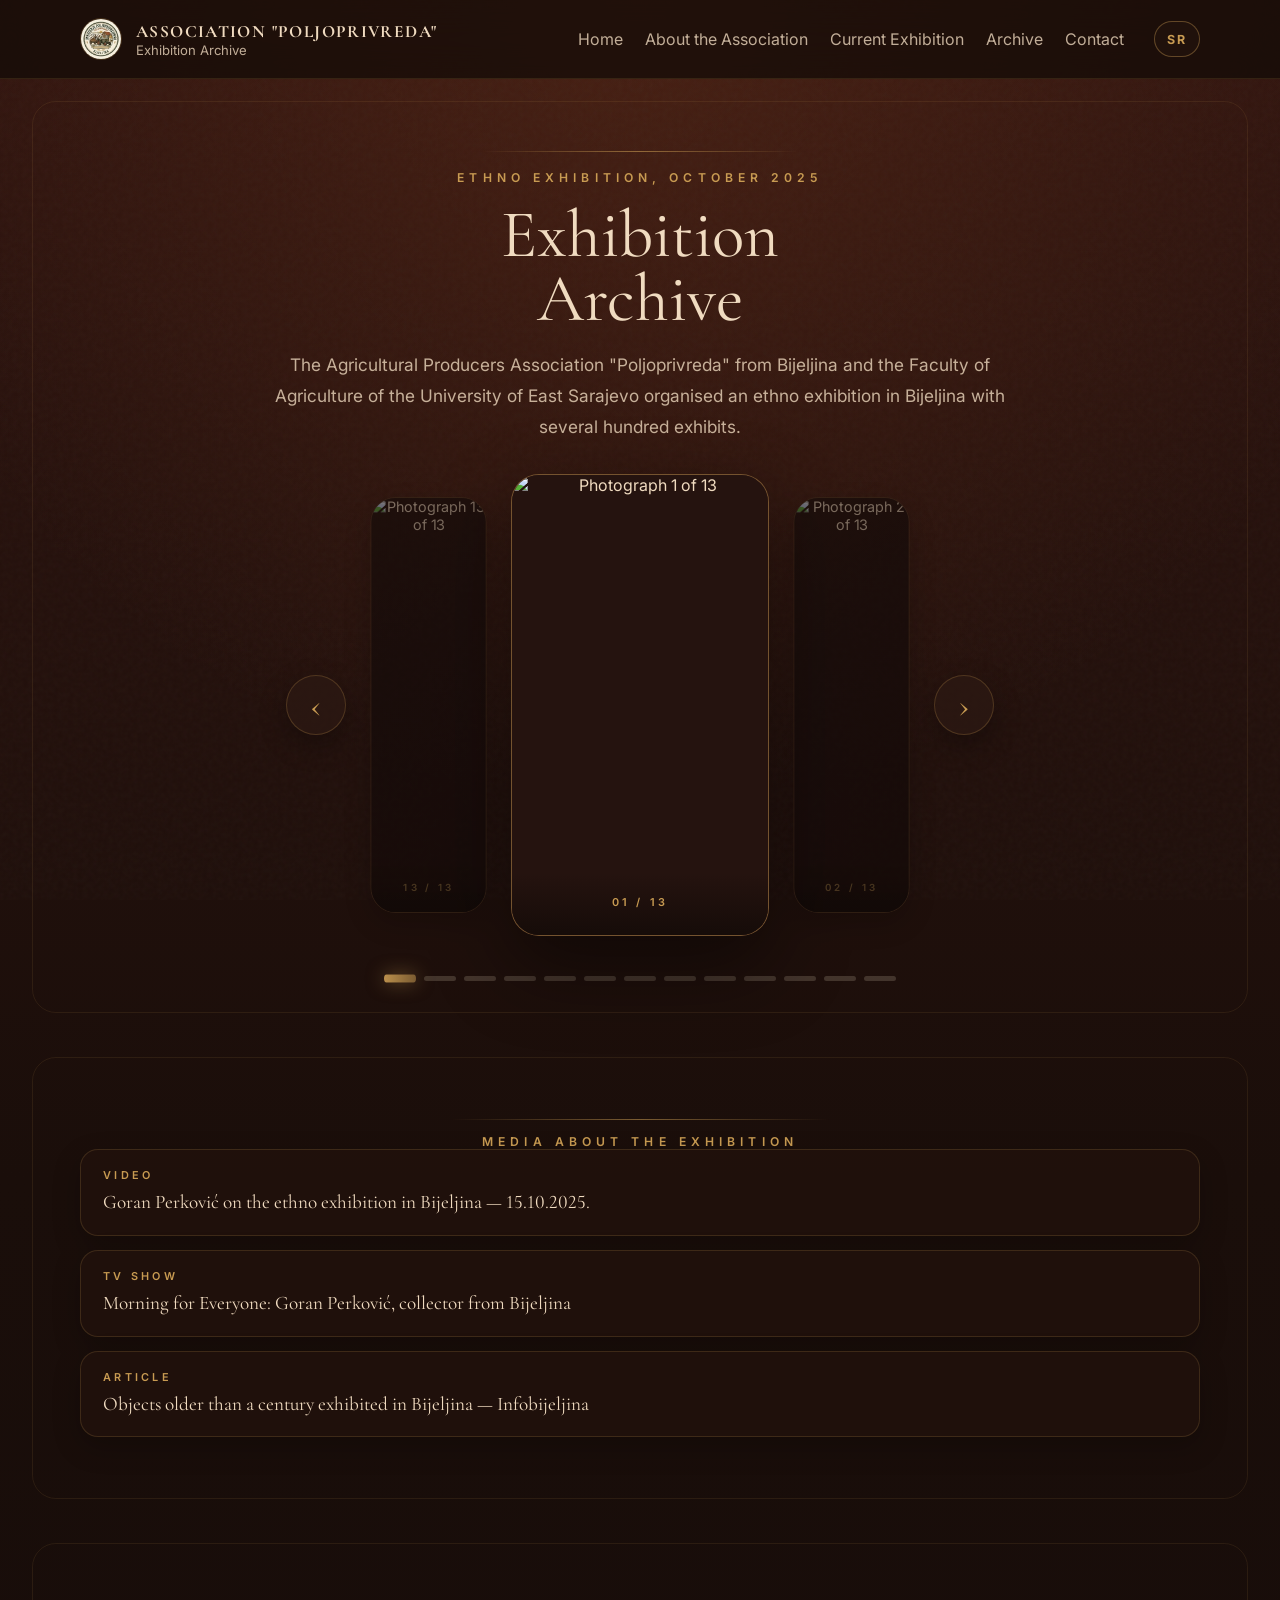
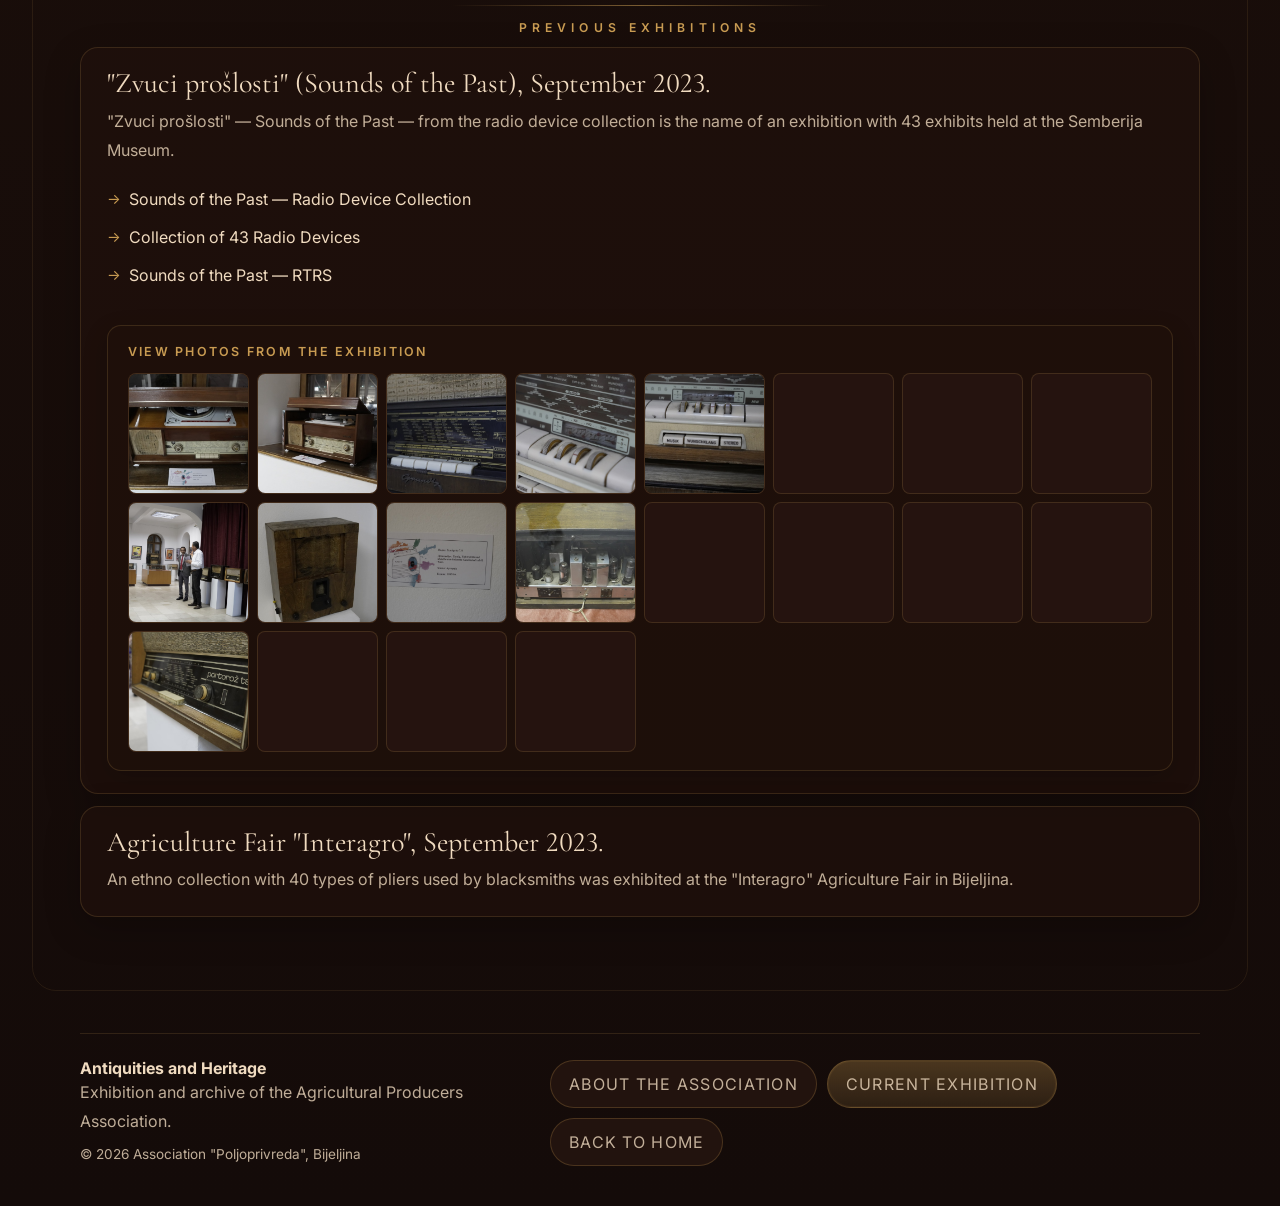
==== commit bfc4d91d: "Improve bilingual site, performance and visitor info - Fix Serbian translation gaps (media cards) an" ====
--- a/archive.html
+++ b/archive.html
@@ -1,24 +1,24 @@
 <!doctype html>
-<html lang="en" data-i18n-title="site.title.archive">
+<html lang="sr" data-i18n-title="site.title.archive">
   <head>
     <meta charset="UTF-8" />
     <meta name="viewport" content="width=device-width, initial-scale=1.0" />
-    <title>Archive | Antiquities and Heritage</title>
+    <title>Arhiv | Antikviteti i nasljeđe</title>
     <meta
       name="description"
       data-i18n="site.description.archive"
-      content="Archive page with clearly arranged photographs of the 2025 exhibition of antiquities and rural heritage."
+      content="Arhivska stranica sa pregledno raspoređenim fotografijama izložbe antikviteta i seoskog nasljeđa iz 2025. godine."
     />
     <meta name="theme-color" content="#1b0f0b" />
-    <meta property="og:site_name" content="Antiquities and Heritage" />
-    <meta property="og:locale" content="en_US" />
+    <meta property="og:site_name" content="Srce Semberije — Antikviteti i nasljeđe" />
+    <meta property="og:locale" content="sr_RS" />
     <meta property="og:type" content="website" />
-    <meta property="og:title" content="Archive | Antiquities and Heritage" />
+    <meta property="og:title" content="Arhiv | Antikviteti i nasljeđe" />
     <meta
       property="og:description"
-      content="Archive page with photographs of the 2025 exhibition of antiquities and rural heritage."
+      content="Arhivska stranica sa pregledno raspoređenim fotografijama izložbe antikviteta i seoskog nasljeđa iz 2025. godine."
     />
-    <meta property="og:image" content="slike/15d1168e807b13f45b83cdadcd7f8cd1.JPEG" />
+    <meta property="og:image" content="https://srcesemberije.org/slike/15d1168e807b13f45b83cdadcd7f8cd1.JPEG" />
     <meta name="twitter:card" content="summary_large_image" />
     <link rel="preconnect" href="https://fonts.googleapis.com" />
     <link rel="preconnect" href="https://fonts.gstatic.com" crossorigin />
@@ -28,170 +28,8 @@
     />
     <link rel="icon" href="favicon.svg" type="image/svg+xml" />
     <link rel="stylesheet" href="styles.css" />
+    <script defer src="i18n.js"></script>
     <script defer src="script.js"></script>
-    <style>
-      /* === Radio exhibition gallery (inline, archive.html only) === */
-      .radio-gallery {
-        margin-top: 24px;
-        padding: 18px 20px;
-        border: 1px solid rgba(200, 155, 82, 0.18);
-        border-radius: 14px;
-        background: rgba(34, 18, 13, 0.46);
-        box-shadow: 0 8px 24px rgba(0, 0, 0, 0.18);
-      }
-      .radio-gallery-eyebrow {
-        display: block;
-        margin-bottom: 14px;
-        color: var(--gold, #c89b52);
-        font-family: "Inter", system-ui, sans-serif;
-        font-size: 0.78rem;
-        letter-spacing: 0.18em;
-        text-transform: uppercase;
-        font-weight: 600;
-      }
-      .radio-gallery-grid {
-        display: grid;
-        grid-template-columns: repeat(auto-fill, minmax(110px, 1fr));
-        gap: 8px;
-      }
-      .radio-thumb {
-        display: block;
-        margin: 0;
-        padding: 0;
-        border: 1px solid rgba(200, 155, 82, 0.18);
-        border-radius: 8px;
-        overflow: hidden;
-        cursor: zoom-in;
-        background: #25130f;
-        aspect-ratio: 1 / 1;
-        transition: transform 200ms ease, border-color 200ms ease,
-          box-shadow 200ms ease;
-      }
-      .radio-thumb:hover,
-      .radio-thumb:focus-visible {
-        transform: scale(1.04);
-        border-color: rgba(200, 155, 82, 0.62);
-        box-shadow: 0 10px 22px rgba(0, 0, 0, 0.38);
-        outline: none;
-      }
-      .radio-thumb img {
-        display: block;
-        width: 100%;
-        height: 100%;
-        object-fit: cover;
-      }
-
-      /* Lightbox overlay (clean image, no caption) */
-      .radio-lightbox {
-        position: fixed;
-        inset: 0;
-        z-index: 9999;
-        background: rgba(8, 4, 2, 0.94);
-        display: none;
-        align-items: center;
-        justify-content: center;
-        padding: 24px;
-      }
-      .radio-lightbox.is-open {
-        display: flex;
-      }
-      .radio-lightbox-img {
-        display: block;
-        max-width: 100%;
-        max-height: 88vh;
-        width: auto;
-        height: auto;
-        object-fit: contain;
-        border-radius: 6px;
-        box-shadow: 0 20px 60px rgba(0, 0, 0, 0.55);
-        user-select: none;
-      }
-      .radio-lb-close,
-      .radio-lb-prev,
-      .radio-lb-next {
-        position: absolute;
-        border: 1px solid rgba(200, 155, 82, 0.45);
-        background: rgba(43, 24, 18, 0.92);
-        color: var(--gold, #c89b52);
-        cursor: pointer;
-        border-radius: 999px;
-        font-family: "Cormorant Garamond", Georgia, serif;
-        display: inline-flex;
-        align-items: center;
-        justify-content: center;
-        line-height: 1;
-        padding: 0;
-        transition: transform 180ms ease, border-color 180ms ease,
-          background 180ms ease, color 180ms ease;
-      }
-      .radio-lb-close:hover,
-      .radio-lb-prev:hover,
-      .radio-lb-next:hover {
-        border-color: var(--gold, #c89b52);
-        background: rgba(200, 155, 82, 0.2);
-        color: var(--text, #f0dbc0);
-      }
-      .radio-lb-close:focus-visible,
-      .radio-lb-prev:focus-visible,
-      .radio-lb-next:focus-visible {
-        outline: 2px solid var(--gold, #c89b52);
-        outline-offset: 3px;
-      }
-      .radio-lb-close {
-        top: 18px;
-        right: 18px;
-        width: 50px;
-        height: 50px;
-        font-size: 2rem;
-      }
-      .radio-lb-close:hover {
-        transform: scale(1.06);
-      }
-      .radio-lb-prev,
-      .radio-lb-next {
-        top: 50%;
-        width: 58px;
-        height: 58px;
-        font-size: 2.4rem;
-        transform: translateY(-50%);
-      }
-      .radio-lb-prev:hover {
-        transform: translateY(-50%) scale(1.06);
-      }
-      .radio-lb-next:hover {
-        transform: translateY(-50%) scale(1.06);
-      }
-      .radio-lb-prev {
-        left: 18px;
-      }
-      .radio-lb-next {
-        right: 18px;
-      }
-      body.radio-lb-active {
-        overflow: hidden;
-      }
-
-      @media (max-width: 760px) {
-        .radio-gallery-grid {
-          grid-template-columns: repeat(4, 1fr);
-          gap: 6px;
-        }
-        .radio-lb-close {
-          width: 44px;
-          height: 44px;
-          font-size: 1.6rem;
-        }
-        .radio-lb-prev,
-        .radio-lb-next {
-          width: 44px;
-          height: 44px;
-          font-size: 1.7rem;
-        }
-        .radio-lightbox {
-          padding: 16px;
-        }
-      }
-    </style>
   </head>
   <body class="archive-page">
     <div class="page-noise"></div>
@@ -199,10 +37,10 @@
     <header class="site-header">
       <div class="container header-inner">
         <a class="brand" href="index.html">
-          <span class="brand-mark"><img src="logo.jpg" data-i18n-alt="brand.img.alt" alt="Antiquities and Heritage" /></span>
+          <span class="brand-mark"><img src="logo-mark.jpg" data-i18n-alt="brand.img.alt" alt="Antikviteti i nasljeđe" /></span>
           <span>
-            <strong data-i18n="brand.home">Association "Poljoprivrednik"</strong>
-            <small data-i18n="brand.subtitle.archive">Exhibition Archive</small>
+            <strong data-i18n="brand.home">Udruženje "Poljoprivreda"</strong>
+            <small data-i18n="brand.subtitle.archive">Arhiv izložbe</small>
           </span>
         </a>
 
@@ -213,11 +51,11 @@
         </button>
 
         <nav id="site-nav" class="site-nav">
-          <a href="index.html" data-i18n="nav.home">Home</a>
-          <a href="udruzenje.html" data-i18n="nav.about">About the Association</a>
-          <a href="current.html" data-i18n="nav.upcoming">Upcoming Exhibition</a>
-          <a href="archive.html" aria-current="page" data-i18n="nav.archive">Archive</a>
-          <a href="index.html#kontakt" data-i18n="nav.contact">Contact</a>
+          <a href="index.html" data-i18n="nav.home">Početna</a>
+          <a href="udruzenje.html" data-i18n="nav.about">O udruženju</a>
+          <a href="current.html" data-i18n="nav.upcoming">Trenutna izložba</a>
+          <a href="archive.html" aria-current="page" data-i18n="nav.archive">Arhiv</a>
+          <a href="index.html#kontakt" data-i18n="nav.contact">Kontakt</a>
           <button class="lang-toggle" type="button" data-lang-toggle>SR</button>
         </nav>
       </div>
@@ -226,14 +64,15 @@
     <main>
       <section class="hero section archive-hero reveal">
         <div class="container hero-grid">
-          <div class="eyebrow" data-i18n="archive.eyebrow.hero">Ethno Exhibition, October 2025</div>
-          <p data-i18n="archive.hero.p">The Agricultural Producers Association "Poljoprivreda" from Bijeljina and the Faculty of Agriculture of the University of East Sarajevo organised an ethno exhibition in Bijeljina with several hundred exhibits.</p>
-           <div class="carousel" data-carousel>
+          <div class="eyebrow" data-i18n="archive.eyebrow.hero">Etno izložba, oktobar 2025.</div>
+          <h1 class="archive-title" data-i18n="archive.h1">Arhiv izložbi</h1>
+          <p class="hero-lead" data-i18n="archive.hero.p">Udruženje poljoprivrednih proizvođača "Poljoprivreda" Bijeljina i Poljoprivredni fakultet Univerziteta u Istočnom Sarajevu organizovali su u Bijeljini etno izložbu sa više stotina eksponata.</p>
+          <div class="carousel" data-carousel>
             <button
               class="carousel-arrow carousel-prev"
               type="button"
               data-i18n-aria="current.carousel.prev"
-              aria-label="Previous image"
+              aria-label="Prethodna slika"
             >
               <span aria-hidden="true">‹</span>
             </button>
@@ -243,19 +82,19 @@
                 class="carousel-card carousel-card-side"
                 data-carousel-side="left"
                 data-i18n-aria="current.carousel.prev"
-                aria-label="Previous image"
+                aria-label="Prethodna slika"
               ></article>
               <article
                 class="carousel-card carousel-card-active"
                 data-carousel-side="center"
                 data-i18n-aria="current.carousel.center"
-                aria-label="Center image — click to enlarge"
+                aria-label="Centralna slika — kliknite da uvećate"
               ></article>
               <article
                 class="carousel-card carousel-card-side"
                 data-carousel-side="right"
                 data-i18n-aria="current.carousel.right"
-                aria-label="Next image"
+                aria-label="Sljedeća slika"
               ></article>
             </div>
 
@@ -263,22 +102,17 @@
               class="carousel-arrow carousel-next"
               type="button"
               data-i18n-aria="current.carousel.right"
-              aria-label="Next image"
+              aria-label="Sljedeća slika"
             >
               <span aria-hidden="true">›</span>
             </button>
           </div>
 
-
-
-          <ul
+          <div
             class="carousel-dots"
-            role="tablist"
             data-i18n-aria="current.carousel.dots.aria"
-            aria-label="Direct image selection"
-          ></ul>
-
-
+            aria-label="Direktan odabir slike"
+          ></div>
         </div>
 
         <ul class="carousel-source" hidden aria-hidden="true">
@@ -319,8 +153,7 @@
       <section class="section reveal">
         <div class="container">
           <div class="section-heading">
-            <span class="eyebrow" data-i18n="archive.media.eyebrow">Media about the Exhibition</span>
-            <p></p>
+            <span class="eyebrow" data-i18n="archive.media.eyebrow">Mediji o izložbi</span>
           </div>
 
           <ul class="archive-media-list">
@@ -331,27 +164,27 @@
                 target="_blank"
                 rel="noopener"
               >
-                <span data-i18n="archive.media.title1">Goran Perković on the ethno exhibition in Bijeljina — 15.10.2025.</span>
+                <span data-i18n="archive.media.title1">Goran Perković o etno izložbi u Bijeljini — 15.10.2025.</span>
               </a>
             </li>
             <li>
-              <span class="label" data-i18n="archive.media.label2">TV Show</span>
+              <span class="label" data-i18n="archive.media.label2">TV emisija</span>
               <a
                 href="https://www.youtube.com/watch?v=oej5N43hMgU"
                 target="_blank"
                 rel="noopener"
               >
-                <span data-i18n="archive.media.title2">Morning for Everyone: Goran Perković, collector from Bijeljina</span>
+                <span data-i18n="archive.media.title2">Jutro za sve: Goran Perković, kolekcionar iz Bijeljine</span>
               </a>
             </li>
             <li>
-              <span class="label" data-i18n="archive.media.label3">Article</span>
+              <span class="label" data-i18n="archive.media.label3">Članak</span>
               <a
                 href="https://infobijeljina.com/vijesti/etno-izlozba-u-bijeljini--predmeti-stari-vise-od-vijeka-ozivjeli-duh-proslih-vremena"
                 target="_blank"
                 rel="noopener"
               >
-                <span data-i18n="archive.media.title3">Objects older than a century exhibited in Bijeljina — Infobijeljina</span>
+                <span data-i18n="archive.media.title3">Predmeti stariji od vijeka izloženi u Bijeljini — Infobijeljina</span>
               </a>
             </li>
           </ul>
@@ -361,17 +194,12 @@
       <section class="section reveal">
         <div class="container">
           <div class="section-heading">
-            <span class="eyebrow" data-i18n="archive.events.eyebrow">Previous Exhibitions</span>
-
+            <span class="eyebrow" data-i18n="archive.events.eyebrow">Prethodne postavke</span>
           </div>
 
           <article class="archive-event">
-            <h3 data-i18n="archive.event1.title">"Zvuci prošlosti" (Sounds of the Past), September 2023.</h3>
-            <p data-i18n="archive.event1.text">
-              "Zvuci prošlosti" — Sounds of the Past — from the radio device collection
-              is the name of an exhibition with 43 exhibits held at the Semberija
-              Museum.
-            </p>
+            <h3 data-i18n="archive.event1.title">"Zvuci prošlosti", septembar 2023.</h3>
+            <p data-i18n="archive.event1.text">"Zvuci prošlosti" iz kolekcije radio-aparata naziv je izložbe sa 43 eksponata koja je održana u Muzeju Semberije.</p>
             <ul class="archive-event-links">
               <li>
                 <a
@@ -379,7 +207,7 @@
                   target="_blank"
                   rel="noopener"
                 >
-                  <span data-i18n="archive.event1.link1">Sounds of the Past — Radio Device Collection</span>
+                  <span data-i18n="archive.event1.link1">Zvuci prošlosti — kolekcija radio-aparata</span>
                 </a>
               </li>
               <li>
@@ -388,7 +216,7 @@
                   target="_blank"
                   rel="noopener"
                 >
-                  <span data-i18n="archive.event1.link2">Collection of 43 Radio Devices</span>
+                  <span data-i18n="archive.event1.link2">Zbirka od 43 radio-aparata</span>
                 </a>
               </li>
               <li>
@@ -397,27 +225,20 @@
                   target="_blank"
                   rel="noopener"
                 >
-                  <span data-i18n="archive.event1.link3">Sounds of the Past — RTRS</span>
+                  <span data-i18n="archive.event1.link3">Zvuci prošlosti — RTRS</span>
                 </a>
               </li>
             </ul>
 
-            <div
-              class="radio-gallery"
-              data-radio-gallery
-              aria-label="Pogledajte fotografije izložbe"
-            >
-              <div class="radio-gallery-eyebrow">Pogledajte fotografije izložbe</div>
+            <div class="radio-gallery" data-radio-gallery>
+              <div class="radio-gallery-eyebrow" data-i18n="archive.radio.eyebrow">Pogledajte fotografije izložbe</div>
               <div class="radio-gallery-grid" data-radio-gallery-grid></div>
             </div>
           </article>
 
           <article class="archive-event">
-            <h3 data-i18n="archive.event2.title">Agriculture Fair "Interagro", September 2023.</h3>
-            <p data-i18n="archive.event2.text">
-              An ethno collection with 40 types of pliers used by blacksmiths was
-              exhibited at the "Interagro" Agriculture Fair in Bijeljina.
-            </p>
+            <h3 data-i18n="archive.event2.title">Sajam poljoprivrede "Interagro", septembar 2023.</h3>
+            <p data-i18n="archive.event2.text">Etno-kolekcija sa 40 vrsta kliješta koje su koristili kovači izložena je na Sajmu poljoprivrede "Interagro" u Bijeljini.</p>
           </article>
         </div>
       </section>
@@ -425,125 +246,18 @@
 
     <footer class="site-footer">
       <div class="container footer-inner">
-
+        <div>
+          <strong data-i18n="brand.subtitle.home">Antikviteti i nasljeđe</strong>
+          <p data-i18n="footer.copy">Izložba i arhiv Udruženja poljoprivrednih proizvođača.</p>
+          <p class="footer-rights" data-i18n="footer.rights">© 2026 Udruženje „Poljoprivreda", Bijeljina</p>
+        </div>
+        <div class="footer-actions">
+          <a class="button button-secondary" href="udruzenje.html" data-i18n="footer.about">O udruženju</a>
+          <a class="button button-primary" href="current.html" data-i18n="footer.current">Trenutna izložba</a>
+          <a class="button button-secondary" href="index.html" data-i18n="footer.back">Nazad na početnu</a>
+        </div>
       </div>
     </footer>
 
-    <script>
-      // === Radio exhibition gallery — inline script, archive.html only ===
-      (function () {
-        var IMAGES = [];
-        for (var i = 5365; i <= 5384; i++) {
-          IMAGES.push('radioizlozba/IMG_' + i + '.JPG');
-        }
-
-        var gallery = document.querySelector('[data-radio-gallery]');
-        var grid = document.querySelector('[data-radio-gallery-grid]');
-        if (!gallery || !grid || !IMAGES.length) return;
-
-        // Build thumbnails
-        IMAGES.forEach(function (src, idx) {
-          var btn = document.createElement('button');
-          btn.type = 'button';
-          btn.className = 'radio-thumb';
-          btn.setAttribute('aria-label', 'Fotografija ' + (idx + 1) + ' od ' + IMAGES.length);
-          btn.dataset.radioIndex = String(idx);
-          var img = document.createElement('img');
-          img.src = src;
-          img.alt = '';
-          img.loading = 'lazy';
-          img.decoding = 'async';
-          btn.appendChild(img);
-          grid.appendChild(btn);
-        });
-
-        // Build lightbox DOM
-        var lb = document.createElement('div');
-        lb.className = 'radio-lightbox';
-        lb.setAttribute('role', 'dialog');
-        lb.setAttribute('aria-modal', 'true');
-        lb.setAttribute('aria-label', 'Pregled fotografije');
-
-        var closeBtn = document.createElement('button');
-        closeBtn.type = 'button';
-        closeBtn.className = 'radio-lb-close';
-        closeBtn.setAttribute('aria-label', 'Zatvori');
-        closeBtn.innerHTML = '&times;';
-
-        var prevBtn = document.createElement('button');
-        prevBtn.type = 'button';
-        prevBtn.className = 'radio-lb-prev';
-        prevBtn.setAttribute('aria-label', 'Prethodna fotografija');
-        prevBtn.innerHTML = '&lsaquo;';
-
-        var nextBtn = document.createElement('button');
-        nextBtn.type = 'button';
-        nextBtn.className = 'radio-lb-next';
-        nextBtn.setAttribute('aria-label', 'Sljedeća fotografija');
-        nextBtn.innerHTML = '&rsaquo;';
-
-        var lbImg = document.createElement('img');
-        lbImg.className = 'radio-lightbox-img';
-        lbImg.alt = '';
-
-        lb.appendChild(closeBtn);
-        lb.appendChild(prevBtn);
-        lb.appendChild(lbImg);
-        lb.appendChild(nextBtn);
-        document.body.appendChild(lb);
-
-        var current = 0;
-
-        function show() {
-          lbImg.src = IMAGES[current];
-        }
-
-        function open(idx) {
-          current = ((idx % IMAGES.length) + IMAGES.length) % IMAGES.length;
-          show();
-          lb.classList.add('is-open');
-          document.body.classList.add('radio-lb-active');
-        }
-
-        function close() {
-          lb.classList.remove('is-open');
-          document.body.classList.remove('radio-lb-active');
-        }
-
-        function step(delta) {
-          current = ((current + delta) % IMAGES.length + IMAGES.length) % IMAGES.length;
-          show();
-        }
-
-        // Click a thumbnail -> open at its index
-        grid.addEventListener('click', function (event) {
-          var btn = event.target.closest('.radio-thumb');
-          if (!btn) return;
-          var idx = parseInt(btn.dataset.radioIndex, 10);
-          if (Number.isInteger(idx)) open(idx);
-        });
-
-        closeBtn.addEventListener('click', close);
-        prevBtn.addEventListener('click', function () { step(-1); });
-        nextBtn.addEventListener('click', function () { step(1); });
-
-        // Click on overlay (but not on image / buttons) -> close
-        lb.addEventListener('click', function (event) {
-          if (event.target === lb) close();
-        });
-
-        // Keyboard: Esc / ← / →
-        document.addEventListener('keydown', function (event) {
-          if (!lb.classList.contains('is-open')) return;
-          if (event.key === 'Escape') {
-            close();
-          } else if (event.key === 'ArrowLeft') {
-            step(-1);
-          } else if (event.key === 'ArrowRight') {
-            step(1);
-          }
-        });
-      })();
-    </script>
   </body>
 </html>
--- a/styles.css
+++ b/styles.css
@@ -26,6 +26,7 @@
 body {
   margin: 0;
   font-family: "Inter", system-ui, sans-serif;
+  font-variant-numeric: lining-nums;
   background:
     radial-gradient(circle at top, rgba(139, 65, 32, 0.28), transparent 28%),
     linear-gradient(180deg, #2f140f 0%, #1a0e0a 42%, #140b09 100%);
@@ -275,15 +276,6 @@
   background: linear-gradient(90deg, transparent, rgba(200, 155, 82, 0.6), transparent);
 }
 
-.hero-grid::after {
-  content: "◊";
-  display: grid;
-  place-items: center;
-  width: 24px;
-  height: 24px;
-  color: var(--gold);
-}
-
 .hero-lead {
   max-width: 720px;
   font-size: 1.08rem;
@@ -372,15 +364,6 @@
   background: linear-gradient(90deg, transparent, rgba(200, 155, 82, 0.56), transparent);
 }
 
-.section-heading::after {
-  
-  display: grid;
-  place-items: center;
-  width: 24px;
-  height: 24px;
-  color: var(--gold);
-}
-
 .section-heading.narrow {
   justify-items: start;
   text-align: left;
@@ -388,10 +371,6 @@
 
 .section-heading.narrow::before {
   width: min(280px, 58vw);
-}
-
-.section-heading.narrow::after {
-  justify-self: start;
 }
 
 .intro-grid,
@@ -599,6 +578,21 @@
   font-size: 0.95rem;
 }
 
+.form-status[data-state="pending"] {
+  background: transparent;
+  color: var(--muted);
+}
+
+.form-status[data-state="error"] {
+  background: rgba(176, 64, 48, 0.16);
+  border-color: rgba(214, 104, 84, 0.5);
+}
+
+.contact-form button[disabled] {
+  opacity: 0.6;
+  cursor: progress;
+}
+
 /* Confirmation panel (shown after submit) */
 .contact-field {
   display: grid;
@@ -754,8 +748,7 @@
   padding: 40px 0 8px;
 }
 
-.current-divider .section-heading::before,
-.current-divider .section-heading::after {
+.current-divider .section-heading::before {
   display: none;
 }
 
@@ -1044,7 +1037,7 @@
   }
 
   .about-cards {
-    grid-template-columns: 1fr;
+    gap: 10px;
   }
 
   .current-grid {
@@ -1056,7 +1049,7 @@
   }
 
   .current-teaser-grid {
-    grid-template-columns: 1fr;
+    gap: 10px;
   }
 }
 
@@ -1789,3 +1782,643 @@
   }
 }
 
+
+/* Otvorenje izložbe — gallery section (index.html & current.html) */
+.opening-news {
+  display: grid;
+  gap: 14px;
+  max-width: 760px;
+  margin: 0 auto 28px;
+  color: var(--muted, rgba(240, 219, 192, 0.78));
+  line-height: 1.8;
+  font-size: 1rem;
+}
+.opening-news p {
+  margin: 0;
+}
+.opening-news .opening-hint {
+  color: var(--text, #f0dbc0);
+  font-style: italic;
+}
+.opening-gallery {
+  margin-top: 8px;
+}
+.opening-gallery-grid {
+  display: grid;
+  grid-template-columns: repeat(3, minmax(0, 1fr));
+  gap: 14px;
+}
+.opening-gallery-item {
+  position: relative;
+  display: block;
+  margin: 0;
+  padding: 0;
+  border: 1px solid rgba(200, 155, 82, 0.22);
+  border-radius: 14px;
+  overflow: hidden;
+  cursor: zoom-in;
+  background: #25130f;
+  aspect-ratio: 4 / 3;
+  box-shadow: 0 8px 22px rgba(0, 0, 0, 0.22);
+  transition: transform 220ms ease, border-color 220ms ease,
+    box-shadow 220ms ease;
+  font: inherit;
+  color: inherit;
+}
+.opening-gallery-item:hover,
+.opening-gallery-item:focus-visible {
+  transform: translateY(-3px) scale(1.012);
+  border-color: rgba(200, 155, 82, 0.62);
+  box-shadow: 0 16px 36px rgba(0, 0, 0, 0.4);
+  outline: none;
+}
+.opening-gallery-item img {
+  display: block;
+  width: 100%;
+  height: 100%;
+  object-fit: cover;
+}
+.opening-gallery-overlay {
+  position: absolute;
+  inset: 0;
+  display: grid;
+  place-items: center;
+  background: rgba(20, 11, 8, 0.62);
+  color: var(--text, #f0dbc0);
+  font-family: "Cormorant Garamond", Georgia, serif;
+  font-size: clamp(1.2rem, 2vw, 1.6rem);
+  letter-spacing: 0.04em;
+  text-shadow: 0 1px 12px rgba(0, 0, 0, 0.65);
+  pointer-events: none;
+  transition: background 200ms ease;
+}
+.opening-gallery-item:hover .opening-gallery-overlay {
+  background: rgba(20, 11, 8, 0.5);
+}
+.opening-cta {
+  display: flex;
+  justify-content: center;
+  margin-top: 28px;
+}
+
+/* Lightbox for opening gallery (clean image, no caption) */
+.opening-lightbox {
+  position: fixed;
+  inset: 0;
+  z-index: 9999;
+  background: rgba(8, 4, 2, 0.94);
+  display: none;
+  align-items: center;
+  justify-content: center;
+  padding: 24px;
+}
+.opening-lightbox.is-open {
+  display: flex;
+}
+.opening-lb-img {
+  display: block;
+  max-width: 100%;
+  max-height: 88vh;
+  width: auto;
+  height: auto;
+  object-fit: contain;
+  border-radius: 6px;
+  box-shadow: 0 20px 60px rgba(0, 0, 0, 0.55);
+  user-select: none;
+}
+.opening-lb {
+  position: absolute;
+  border: 1px solid rgba(200, 155, 82, 0.45);
+  background: rgba(43, 24, 18, 0.92);
+  color: #c89b52;
+  cursor: pointer;
+  border-radius: 999px;
+  font-family: "Cormorant Garamond", Georgia, serif;
+  display: inline-flex;
+  align-items: center;
+  justify-content: center;
+  line-height: 1;
+  padding: 0;
+  transition: transform 180ms ease, border-color 180ms ease,
+    background 180ms ease, color 180ms ease;
+}
+.opening-lb:hover {
+  border-color: #c89b52;
+  background: rgba(200, 155, 82, 0.2);
+  color: #f0dbc0;
+}
+.opening-lb:focus-visible {
+  outline: 2px solid #c89b52;
+  outline-offset: 3px;
+}
+.opening-lb-close {
+  top: 18px;
+  right: 18px;
+  width: 50px;
+  height: 50px;
+  font-size: 2rem;
+}
+.opening-lb-close:hover {
+  transform: scale(1.06);
+}
+.opening-lb-prev,
+.opening-lb-next {
+  top: 50%;
+  width: 58px;
+  height: 58px;
+  font-size: 2.4rem;
+  transform: translateY(-50%);
+}
+.opening-lb-prev {
+  left: 18px;
+}
+.opening-lb-next {
+  right: 18px;
+}
+.opening-lb-prev:hover {
+  transform: translateY(-50%) scale(1.06);
+}
+.opening-lb-next:hover {
+  transform: translateY(-50%) scale(1.06);
+}
+body.opening-lb-active {
+  overflow: hidden;
+}
+
+@media (max-width: 980px) {
+  .opening-gallery-grid {
+    grid-template-columns: repeat(3, minmax(0, 1fr));
+    gap: 12px;
+  }
+}
+@media (max-width: 760px) {
+  .opening-gallery-grid {
+    grid-template-columns: repeat(2, minmax(0, 1fr));
+    gap: 10px;
+  }
+  .opening-lightbox {
+    padding: 16px;
+  }
+  .opening-lb-close {
+    width: 44px;
+    height: 44px;
+    font-size: 1.6rem;
+    top: 12px;
+    right: 12px;
+  }
+  .opening-lb-prev,
+  .opening-lb-next {
+    width: 48px;
+    height: 48px;
+    font-size: 1.7rem;
+  }
+  .opening-lb-prev {
+    left: 12px;
+  }
+  .opening-lb-next {
+    right: 12px;
+  }
+}
+
+/* Static opening preview (index.html) — three non-clickable thumbnails */
+.opening-preview {
+  display: grid;
+  grid-template-columns: repeat(3, minmax(0, 1fr));
+  gap: 14px;
+  margin: 16px auto 28px;
+  max-width: 880px;
+}
+.opening-preview figure {
+  margin: 0;
+  border-radius: 14px;
+  overflow: hidden;
+  border: 1px solid rgba(200, 155, 82, 0.22);
+  background: #25130f;
+  aspect-ratio: 4 / 3;
+  box-shadow: 0 8px 22px rgba(0, 0, 0, 0.22);
+}
+.opening-preview img {
+  display: block;
+  width: 100%;
+  height: 100%;
+  object-fit: cover;
+}
+@media (max-width: 760px) {
+  .opening-preview {
+    grid-template-columns: repeat(3, minmax(0, 1fr));
+    gap: 8px;
+  }
+}
+@media (max-width: 480px) {
+  .opening-preview {
+    grid-template-columns: repeat(3, minmax(0, 1fr));
+    gap: 6px;
+  }
+}
+
+/* Izložba u medijima — press / media cards (current.html) */
+.media-grid {
+  display: grid;
+  grid-template-columns: repeat(3, minmax(0, 1fr));
+  gap: 18px;
+  margin: 22px auto 8px;
+}
+.media-card {
+  display: flex;
+  flex-direction: column;
+  gap: 10px;
+  padding: 22px 24px;
+  border: 1px solid rgba(200, 155, 82, 0.18);
+  border-radius: 14px;
+  background: rgba(34, 18, 13, 0.62);
+  box-shadow: 0 12px 30px rgba(0, 0, 0, 0.22);
+  transition: transform 220ms ease, border-color 220ms ease,
+    box-shadow 220ms ease, background 220ms ease;
+}
+.media-card:hover {
+  transform: translateY(-3px);
+  border-color: rgba(200, 155, 82, 0.5);
+  background: rgba(200, 155, 82, 0.06);
+  box-shadow: 0 18px 38px rgba(0, 0, 0, 0.32);
+}
+.media-source {
+  color: #c89b52;
+  font-family: "Inter", system-ui, sans-serif;
+  font-size: 0.76rem;
+  font-weight: 600;
+  letter-spacing: 0.18em;
+  text-transform: uppercase;
+}
+.media-title {
+  margin: 2px 0 0;
+  font-family: "Cormorant Garamond", Georgia, serif;
+  font-size: clamp(1.25rem, 2vw, 1.5rem);
+  line-height: 1.25;
+  color: #f0dbc0;
+}
+.media-date {
+  color: rgba(240, 219, 192, 0.78);
+  font-size: 0.84rem;
+}
+.media-description {
+  margin: 0;
+  color: rgba(240, 219, 192, 0.78);
+  line-height: 1.65;
+}
+.media-link {
+  display: inline-flex;
+  align-items: center;
+  gap: 8px;
+  margin-top: auto;
+  padding-top: 4px;
+  color: #c89b52;
+  text-decoration: none;
+  font-family: "Inter", system-ui, sans-serif;
+  font-size: 0.92rem;
+  letter-spacing: 0.04em;
+  font-weight: 600;
+  text-transform: uppercase;
+  transition: transform 200ms ease, color 200ms ease;
+}
+.media-link:hover {
+  color: #f0dbc0;
+  transform: translateX(4px);
+}
+.media-link:focus-visible {
+  outline: 2px solid #c89b52;
+  outline-offset: 3px;
+}
+
+@media (max-width: 980px) {
+  .media-grid {
+    grid-template-columns: repeat(2, minmax(0, 1fr));
+  }
+}
+
+@media (max-width: 760px) {
+  .media-grid {
+    grid-template-columns: 1fr;
+    gap: 14px;
+  }
+  .media-card {
+    padding: 18px 20px;
+  }
+}
+
+/* === Page title + feature image (current.html hero) === */
+.page-title {
+  font-size: clamp(2.4rem, 6.5vw, 4.6rem);
+  max-width: 16ch;
+  line-height: 1.05;
+}
+
+.feature-image {
+  display: block;
+  width: 100%;
+  max-width: 720px;
+  height: auto;
+  aspect-ratio: 400 / 272;
+  object-fit: cover;
+  margin: 8px auto 4px;
+  border-radius: 18px;
+  border: 1px solid rgba(200, 155, 82, 0.32);
+  box-shadow: 0 18px 50px rgba(0, 0, 0, 0.45);
+}
+
+.current-hero .about-prose {
+  margin: 0 auto;
+  text-align: left;
+  color: var(--muted);
+}
+
+.current-hero .about-prose p {
+  margin: 0;
+}
+
+/* === Read more / read less button === */
+.about-readmore {
+  display: flex;
+  justify-content: center;
+  margin-top: 18px;
+}
+
+.about-readmore-btn {
+  font-weight: 600;
+}
+
+.readmore-icon {
+  display: inline-block;
+  margin-left: 4px;
+  font-size: 0.9em;
+  transition: transform 220ms ease;
+}
+
+/* === "Visit the exhibition" card (index.html + current.html) === */
+.visit-card {
+  display: grid;
+  grid-template-columns: repeat(3, minmax(0, 1fr)) auto;
+  align-items: center;
+  gap: 16px;
+  width: min(980px, 100%);
+  margin: 0 auto;
+  padding: 18px;
+  border: 1px solid var(--line);
+  border-radius: var(--radius-lg);
+  background: rgba(34, 18, 13, 0.74);
+  box-shadow: var(--shadow);
+  text-align: left;
+}
+
+.visit-card > div {
+  display: grid;
+  gap: 6px;
+  padding: 12px 16px;
+  border-radius: var(--radius-sm);
+  background: rgba(255, 255, 255, 0.02);
+}
+
+.visit-card strong,
+.visit-card a:not(.button) {
+  font-family: "Cormorant Garamond", Georgia, serif;
+  font-size: 1.3rem;
+  color: var(--text);
+  text-decoration: none;
+}
+
+.visit-card a:not(.button):hover {
+  color: var(--gold);
+}
+
+.opening-news + .visit-card {
+  margin-bottom: 28px;
+}
+
+@media (max-width: 980px) {
+  .visit-card {
+    grid-template-columns: 1fr;
+  }
+
+  .visit-card .button {
+    justify-self: start;
+  }
+}
+
+/* === About page: fact cards + prose card (udruzenje.html) === */
+.facts-grid {
+  display: grid;
+  grid-template-columns: repeat(3, minmax(0, 1fr));
+  gap: 16px;
+  max-width: 820px;
+  margin: 0 auto;
+}
+
+.fact-card {
+  padding: 18px 20px;
+  border-radius: 14px;
+  border: 1px solid rgba(200, 155, 82, 0.22);
+  background: rgba(34, 18, 13, 0.74);
+  box-shadow: 0 14px 36px rgba(0, 0, 0, 0.32);
+}
+
+.fact-card strong {
+  display: block;
+  margin-top: 6px;
+  font-family: "Cormorant Garamond", Georgia, serif;
+  font-size: 1.3rem;
+  color: var(--text);
+}
+
+.prose-card {
+  margin: 0;
+  font-size: 1.02rem;
+  line-height: 1.85;
+  color: var(--muted);
+  padding: 24px 26px;
+  border-radius: 18px;
+  border: 1px solid rgba(200, 155, 82, 0.14);
+  background: rgba(34, 18, 13, 0.46);
+  box-shadow: 0 8px 24px rgba(0, 0, 0, 0.18);
+}
+
+@media (max-width: 760px) {
+  .facts-grid {
+    grid-template-columns: 1fr;
+  }
+
+  .prose-card {
+    padding: 18px;
+  }
+}
+
+/* === Archive page title === */
+.archive-title {
+  font-size: clamp(2.4rem, 6vw, 4.2rem);
+}
+
+/* === Radio exhibition gallery — "Zvuci prošlosti" (archive.html) === */
+.radio-gallery {
+  margin-top: 24px;
+  padding: 18px 20px;
+  border: 1px solid rgba(200, 155, 82, 0.18);
+  border-radius: 14px;
+  background: rgba(34, 18, 13, 0.46);
+  box-shadow: 0 8px 24px rgba(0, 0, 0, 0.18);
+}
+.radio-gallery-eyebrow {
+  display: block;
+  margin-bottom: 14px;
+  color: var(--gold, #c89b52);
+  font-family: "Inter", system-ui, sans-serif;
+  font-size: 0.78rem;
+  letter-spacing: 0.18em;
+  text-transform: uppercase;
+  font-weight: 600;
+}
+.radio-gallery-grid {
+  display: grid;
+  grid-template-columns: repeat(auto-fill, minmax(110px, 1fr));
+  gap: 8px;
+}
+.radio-thumb {
+  display: block;
+  margin: 0;
+  padding: 0;
+  border: 1px solid rgba(200, 155, 82, 0.18);
+  border-radius: 8px;
+  overflow: hidden;
+  cursor: zoom-in;
+  background: #25130f;
+  aspect-ratio: 1 / 1;
+  transition: transform 200ms ease, border-color 200ms ease,
+    box-shadow 200ms ease;
+}
+.radio-thumb:hover,
+.radio-thumb:focus-visible {
+  transform: scale(1.04);
+  border-color: rgba(200, 155, 82, 0.62);
+  box-shadow: 0 10px 22px rgba(0, 0, 0, 0.38);
+  outline: none;
+}
+.radio-thumb img {
+  display: block;
+  width: 100%;
+  height: 100%;
+  object-fit: cover;
+}
+
+/* Lightbox overlay (clean image, no caption) */
+.radio-lightbox {
+  position: fixed;
+  inset: 0;
+  z-index: 9999;
+  background: rgba(8, 4, 2, 0.94);
+  display: none;
+  align-items: center;
+  justify-content: center;
+  padding: 24px;
+}
+.radio-lightbox.is-open {
+  display: flex;
+}
+.radio-lightbox-img {
+  display: block;
+  max-width: 100%;
+  max-height: 88vh;
+  width: auto;
+  height: auto;
+  object-fit: contain;
+  border-radius: 6px;
+  box-shadow: 0 20px 60px rgba(0, 0, 0, 0.55);
+  user-select: none;
+}
+.radio-lb-close,
+.radio-lb-prev,
+.radio-lb-next {
+  position: absolute;
+  border: 1px solid rgba(200, 155, 82, 0.45);
+  background: rgba(43, 24, 18, 0.92);
+  color: var(--gold, #c89b52);
+  cursor: pointer;
+  border-radius: 999px;
+  font-family: "Cormorant Garamond", Georgia, serif;
+  display: inline-flex;
+  align-items: center;
+  justify-content: center;
+  line-height: 1;
+  padding: 0;
+  transition: transform 180ms ease, border-color 180ms ease,
+    background 180ms ease, color 180ms ease;
+}
+.radio-lb-close:hover,
+.radio-lb-prev:hover,
+.radio-lb-next:hover {
+  border-color: var(--gold, #c89b52);
+  background: rgba(200, 155, 82, 0.2);
+  color: var(--text, #f0dbc0);
+}
+.radio-lb-close:focus-visible,
+.radio-lb-prev:focus-visible,
+.radio-lb-next:focus-visible {
+  outline: 2px solid var(--gold, #c89b52);
+  outline-offset: 3px;
+}
+.radio-lb-close {
+  top: 18px;
+  right: 18px;
+  width: 50px;
+  height: 50px;
+  font-size: 2rem;
+}
+.radio-lb-close:hover {
+  transform: scale(1.06);
+}
+.radio-lb-prev,
+.radio-lb-next {
+  top: 50%;
+  width: 58px;
+  height: 58px;
+  font-size: 2.4rem;
+  transform: translateY(-50%);
+}
+.radio-lb-prev:hover {
+  transform: translateY(-50%) scale(1.06);
+}
+.radio-lb-next:hover {
+  transform: translateY(-50%) scale(1.06);
+}
+.radio-lb-prev {
+  left: 18px;
+}
+.radio-lb-next {
+  right: 18px;
+}
+body.radio-lb-active {
+  overflow: hidden;
+}
+
+@media (max-width: 760px) {
+  .radio-gallery-grid {
+    grid-template-columns: repeat(4, 1fr);
+    gap: 6px;
+  }
+  .radio-lb-close {
+    width: 44px;
+    height: 44px;
+    font-size: 1.6rem;
+  }
+  .radio-lb-prev,
+  .radio-lb-next {
+    width: 44px;
+    height: 44px;
+    font-size: 1.7rem;
+  }
+  .radio-lightbox {
+    padding: 16px;
+  }
+}
+
+.footer-rights {
+  margin: 6px 0 0;
+  color: var(--muted);
+  font-size: 0.85rem;
+}
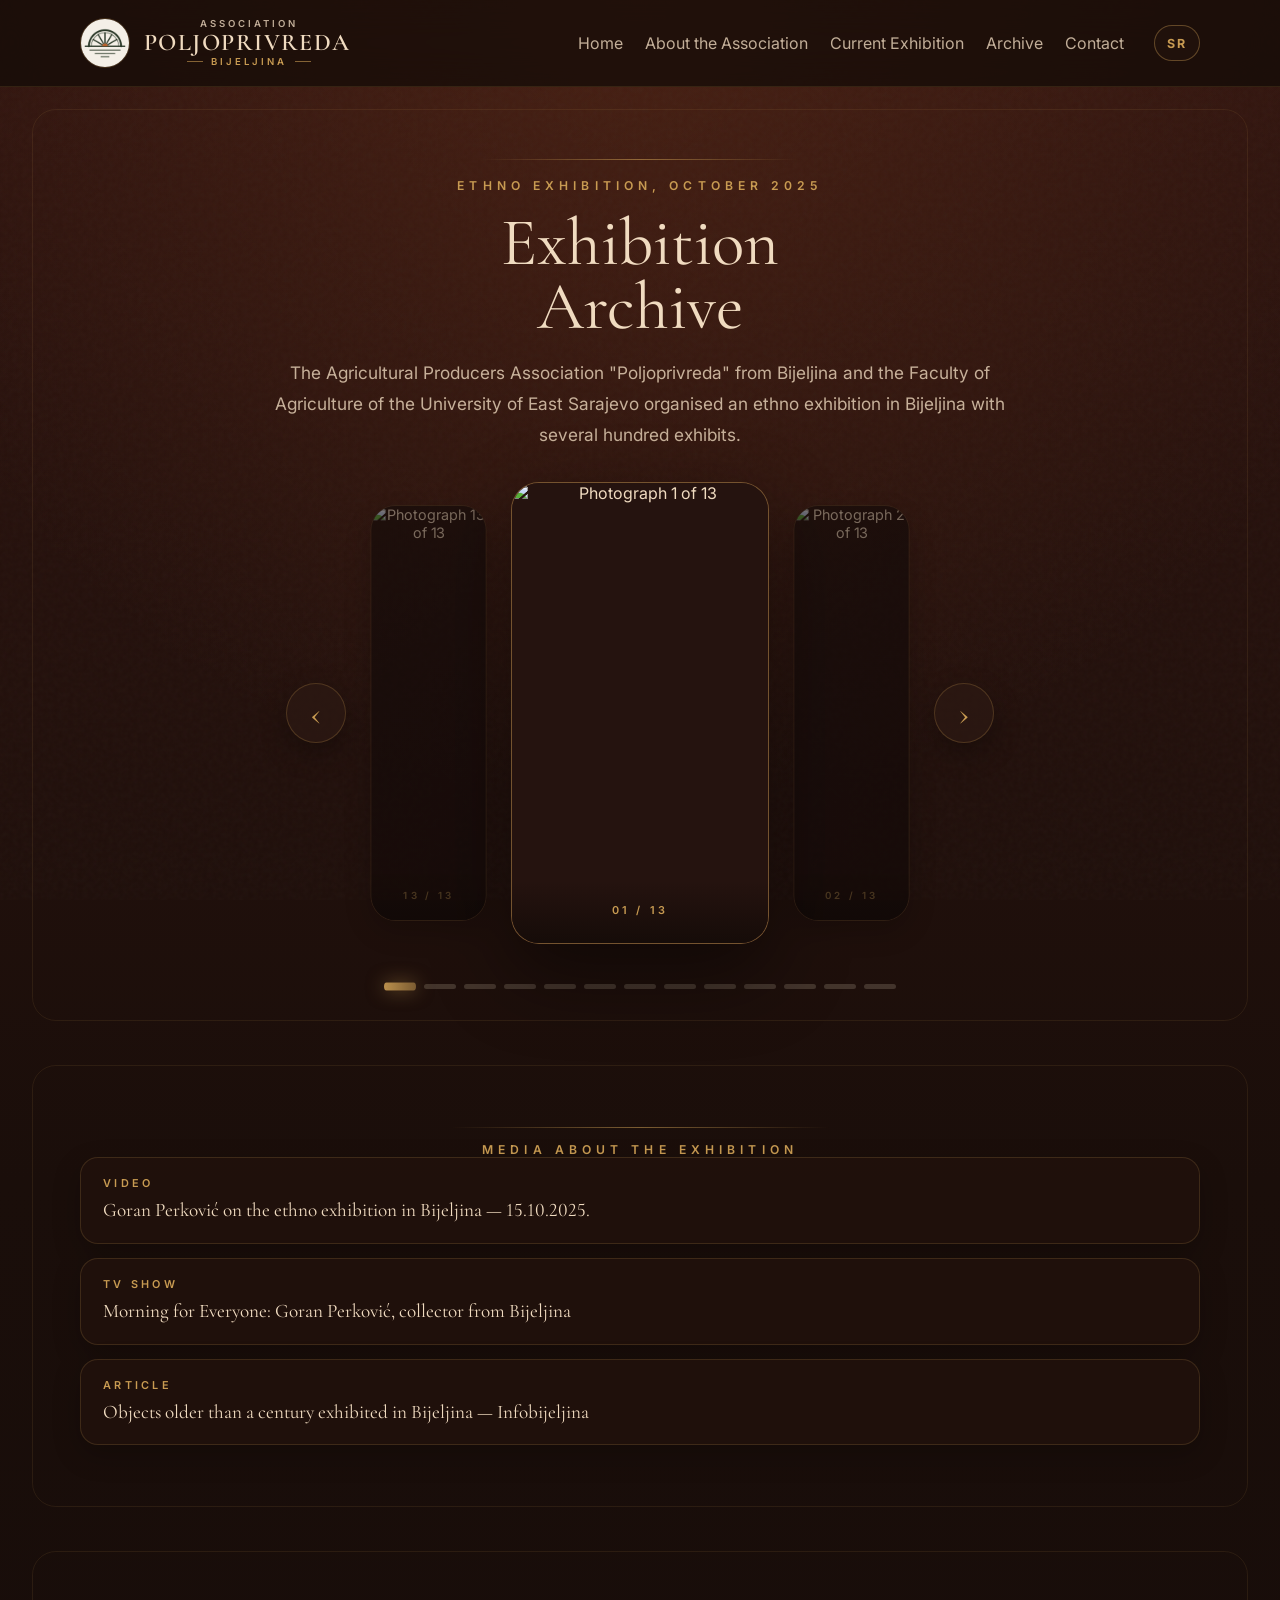
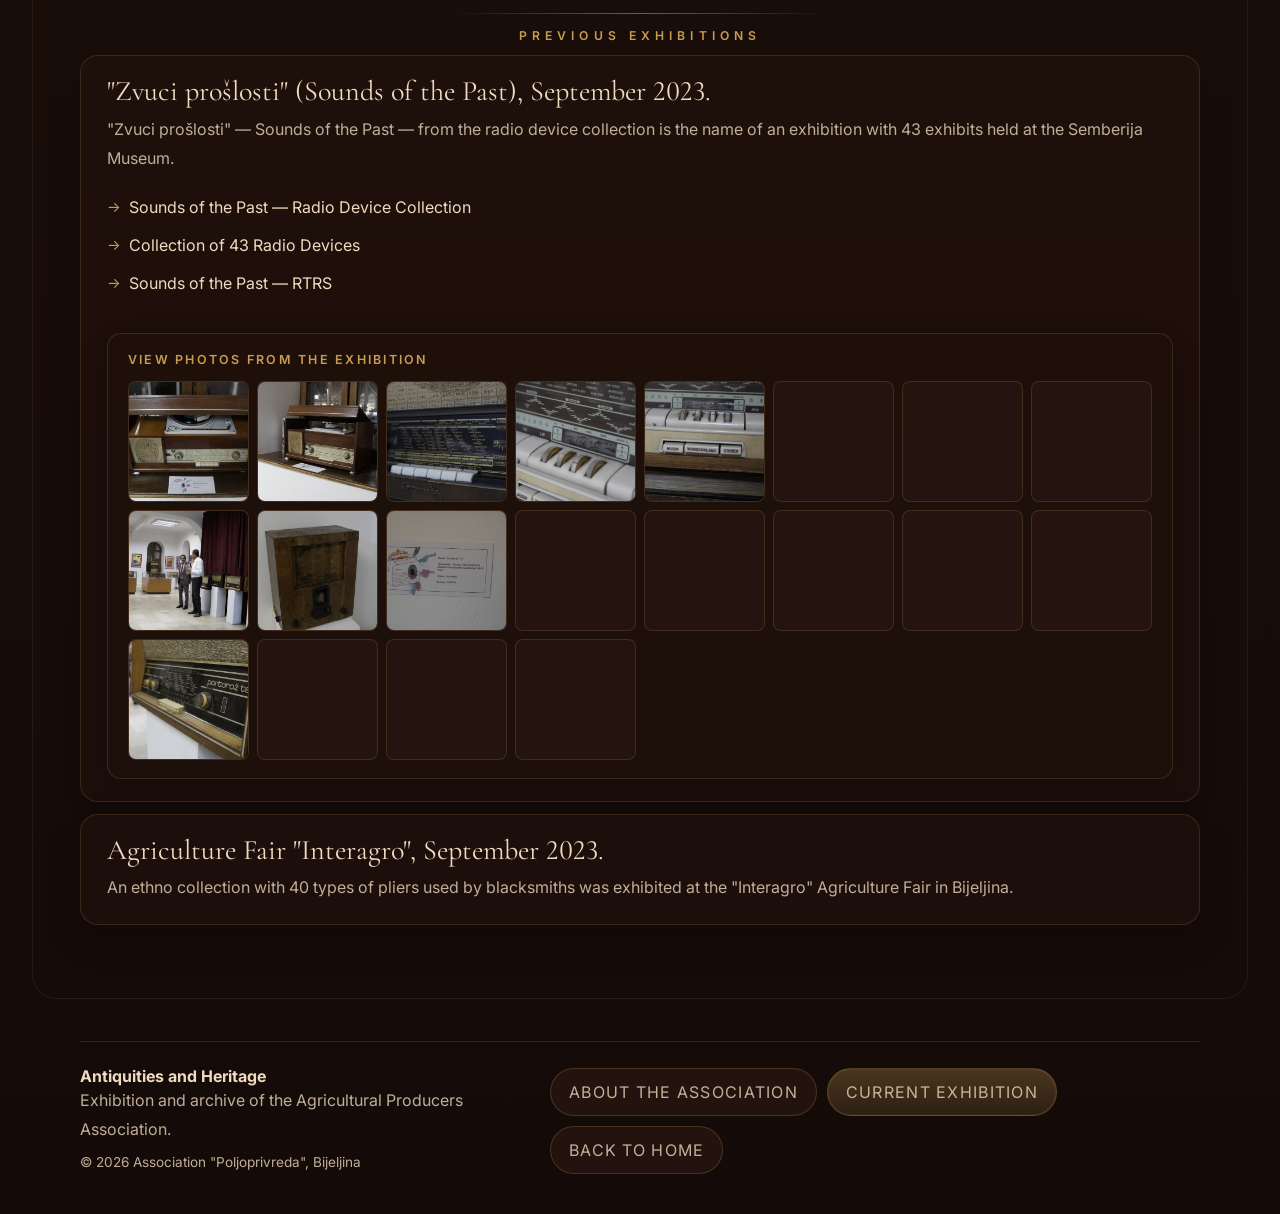
==== commit e5ff45e5: "Use new association logo in header and as favicon - Header shows the logo emblem with an UDRUŽENJE /" ====
--- a/archive.html
+++ b/archive.html
@@ -26,7 +26,8 @@
       href="https://fonts.googleapis.com/css2?family=Cormorant+Garamond:wght@500;600;700&family=Inter:wght@400;500;600;700&display=swap"
       rel="stylesheet"
     />
-    <link rel="icon" href="favicon.svg" type="image/svg+xml" />
+    <link rel="icon" href="favicon.png" type="image/png" />
+    <link rel="apple-touch-icon" href="apple-touch-icon.png" />
     <link rel="stylesheet" href="styles.css" />
     <script defer src="i18n.js"></script>
     <script defer src="script.js"></script>
@@ -37,10 +38,11 @@
     <header class="site-header">
       <div class="container header-inner">
         <a class="brand" href="index.html">
-          <span class="brand-mark"><img src="logo-mark.jpg" data-i18n-alt="brand.img.alt" alt="Antikviteti i nasljeđe" /></span>
-          <span>
-            <strong data-i18n="brand.home">Udruženje "Poljoprivreda"</strong>
-            <small data-i18n="brand.subtitle.archive">Arhiv izložbe</small>
+          <span class="brand-mark"><img src="logo-mark.png" data-i18n-alt="brand.img.alt" alt="Logo Udruženja „Poljoprivreda“" /></span>
+          <span class="brand-text">
+            <small class="brand-kicker" data-i18n="brand.kicker">Udruženje</small>
+            <strong class="brand-name">Poljoprivreda</strong>
+            <small class="brand-place">Bijeljina</small>
           </span>
         </a>
 
--- a/styles.css
+++ b/styles.css
@@ -81,15 +81,6 @@
   border-bottom: 1px solid rgba(200, 155, 82, 0.14);
 }
 
-.brand-title{
-  font: size 10px;
-}
-.site-header .brand-subtitle{
-  color: var(--muted);
-  font-size: 1rem;
-  padding: 5px;
-}
-
 .header-inner {
   display: flex;
   align-items: center;
@@ -106,28 +97,58 @@
   text-decoration: none;
 }
 
-.brand strong,
-.brand small {
-  display: block;
-}
-
-.brand strong {
+/* Header lockup modelled on the association logo:
+   UDRUŽENJE / POLJOPRIVREDA / BIJELJINA */
+.brand-text {
+  display: grid;
+  justify-items: center;
+  gap: 2px;
+  line-height: 1;
+}
+
+.brand-kicker,
+.brand-place {
+  font-family: "Inter", system-ui, sans-serif;
+  font-size: 0.6rem;
+  font-weight: 600;
+  letter-spacing: 0.32em;
+  text-transform: uppercase;
+  color: var(--muted);
+  /* letter-spacing adds space after the last letter; balance it */
+  padding-left: 0.32em;
+}
+
+.brand-name {
   font-family: "Cormorant Garamond", Georgia, serif;
-  font-size: 1.08rem;
-  letter-spacing: 0.08em;
+  font-size: 1.5rem;
+  font-weight: 600;
+  letter-spacing: 0.06em;
   text-transform: uppercase;
-}
-
-.brand small {
-  color: var(--muted);
-  font-size: 0.82rem;
+  color: var(--text);
+}
+
+.brand-place {
+  display: flex;
+  align-items: center;
+  gap: 8px;
+  color: var(--gold);
+}
+
+/* Thin rules either side of BIJELJINA, like the logo */
+.brand-place::before,
+.brand-place::after {
+  content: "";
+  width: 16px;
+  height: 1px;
+  background: rgba(200, 155, 82, 0.6);
 }
 
 .brand-mark {
   display: grid;
   place-items: center;
-  width: 42px;
-  height: 42px;
+  flex: none;
+  width: 50px;
+  height: 50px;
   border: 1px solid var(--line);
   border-radius: 999px;
   color: var(--gold);
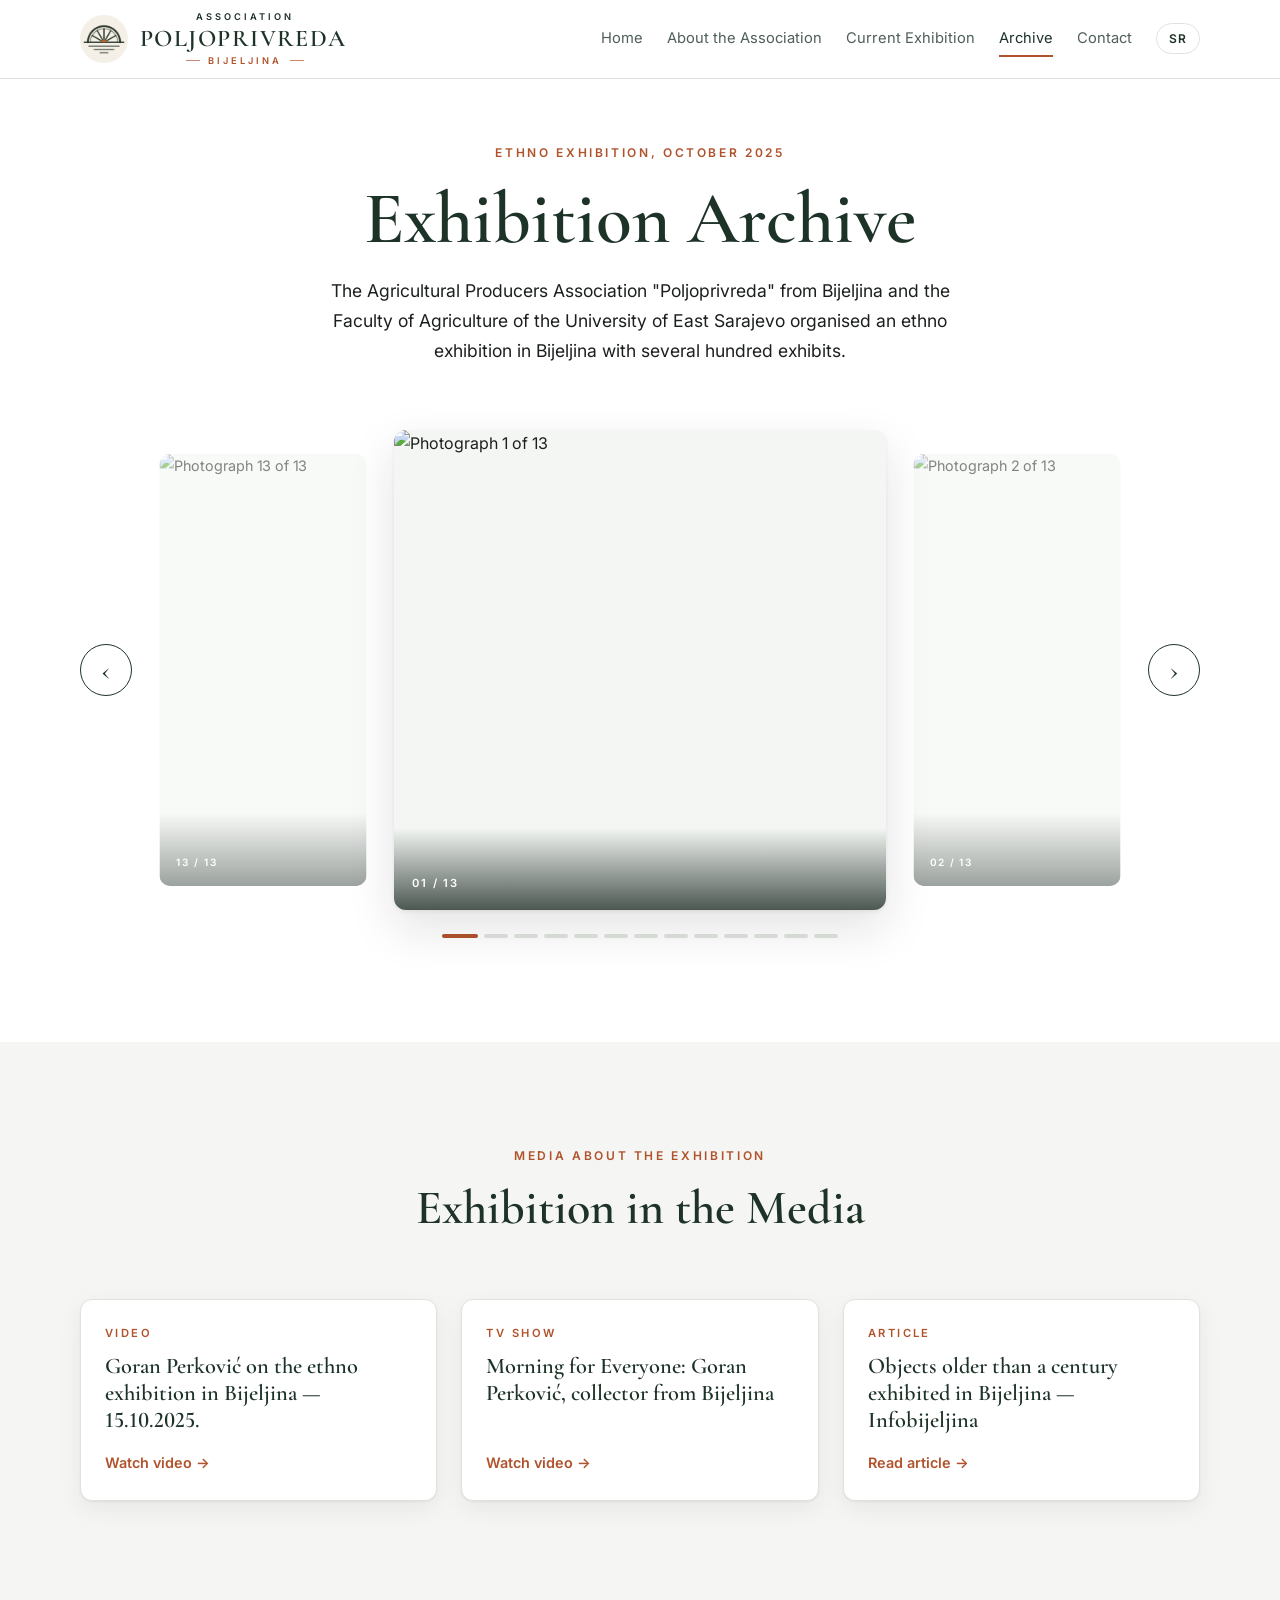
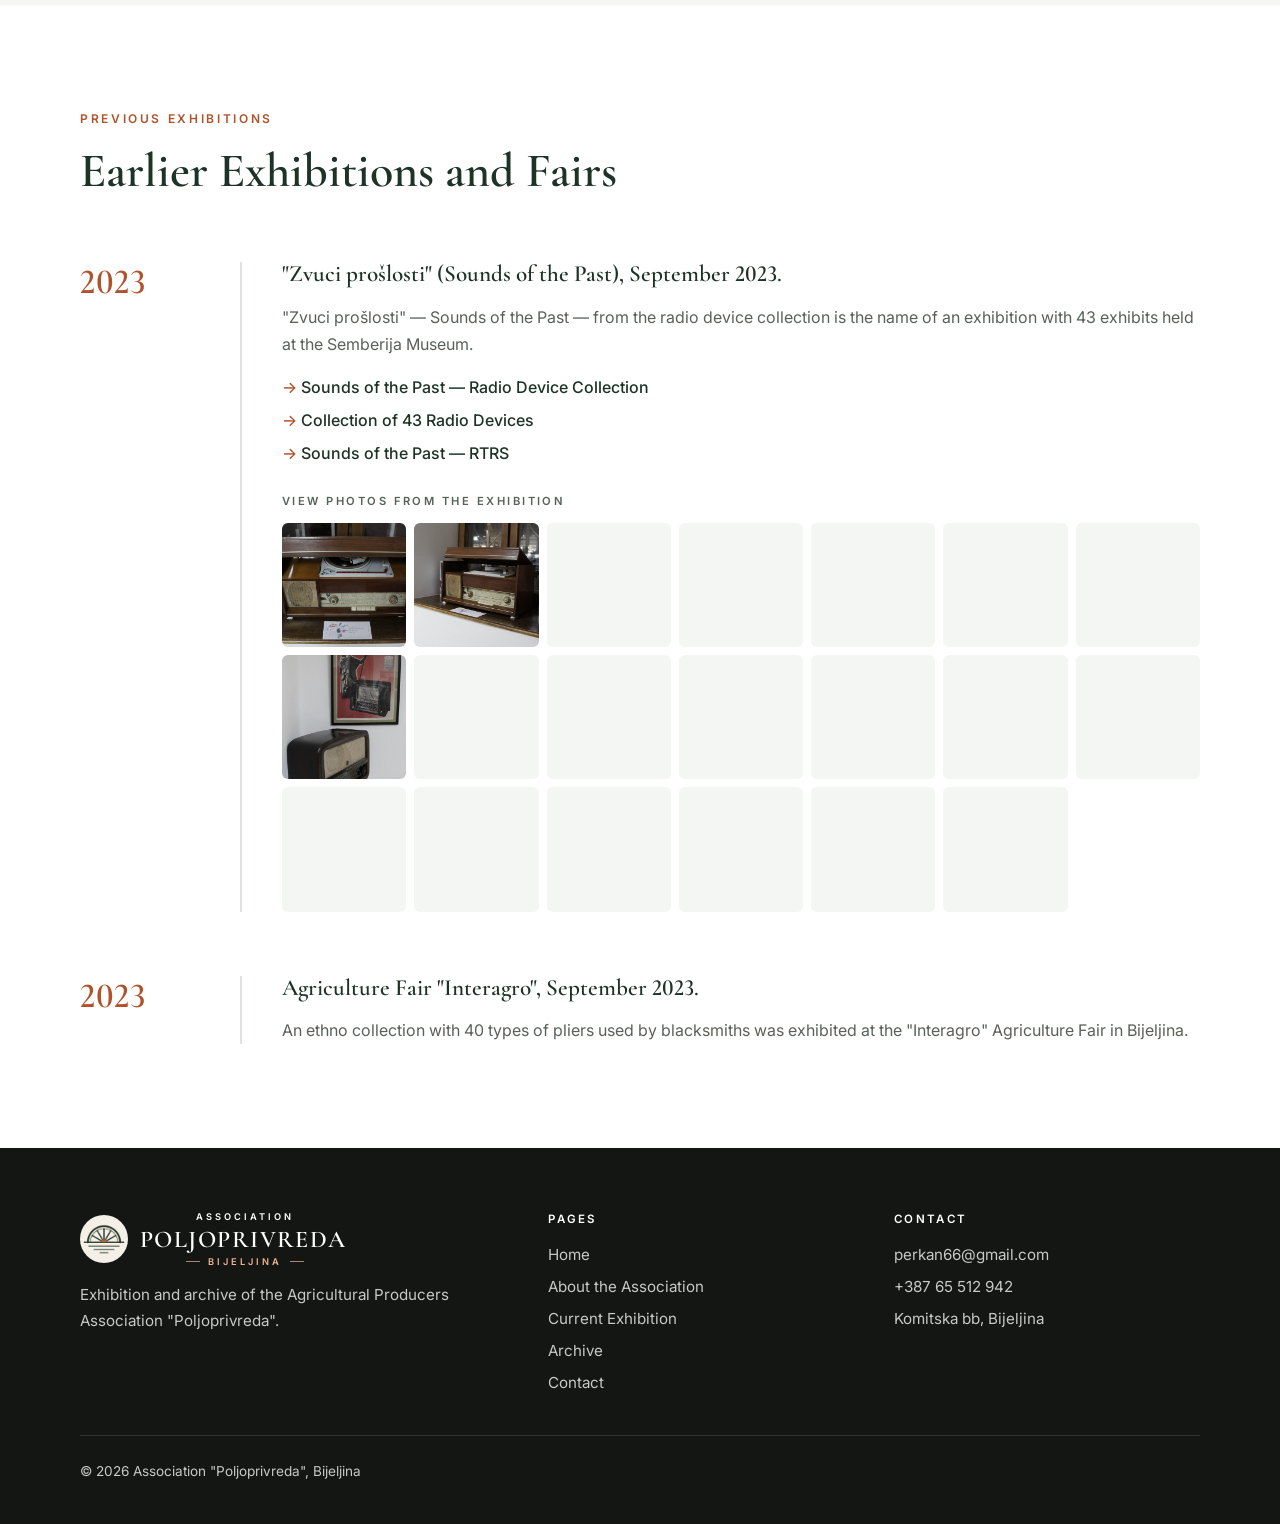
==== commit 4a60e5ec: "Redesign site in logo colours (green, white, black, terracotta) - Rewrite styles.css as a small desi" ====
--- a/archive.html
+++ b/archive.html
@@ -33,8 +33,6 @@
     <script defer src="script.js"></script>
   </head>
   <body class="archive-page">
-    <div class="page-noise"></div>
-
     <header class="site-header">
       <div class="container header-inner">
         <a class="brand" href="index.html">
@@ -46,7 +44,13 @@
           </span>
         </a>
 
-        <button class="menu-toggle" type="button" aria-expanded="false" aria-controls="site-nav">
+        <button
+          class="menu-toggle"
+          type="button"
+          aria-expanded="false"
+          aria-controls="site-nav"
+          data-i18n-aria="nav.menu" aria-label="Meni"
+        >
           <span></span>
           <span></span>
           <span></span>
@@ -58,63 +62,33 @@
           <a href="current.html" data-i18n="nav.upcoming">Trenutna izložba</a>
           <a href="archive.html" aria-current="page" data-i18n="nav.archive">Arhiv</a>
           <a href="index.html#kontakt" data-i18n="nav.contact">Kontakt</a>
-          <button class="lang-toggle" type="button" data-lang-toggle>SR</button>
+          <button class="lang-toggle" type="button" data-lang-toggle>EN</button>
         </nav>
       </div>
     </header>
 
     <main>
-      <section class="hero section archive-hero reveal">
-        <div class="container hero-grid">
-          <div class="eyebrow" data-i18n="archive.eyebrow.hero">Etno izložba, oktobar 2025.</div>
-          <h1 class="archive-title" data-i18n="archive.h1">Arhiv izložbi</h1>
-          <p class="hero-lead" data-i18n="archive.hero.p">Udruženje poljoprivrednih proizvođača "Poljoprivreda" Bijeljina i Poljoprivredni fakultet Univerziteta u Istočnom Sarajevu organizovali su u Bijeljini etno izložbu sa više stotina eksponata.</p>
+      <section class="page-header">
+        <div class="container">
+          <div class="section-heading center">
+            <span class="eyebrow" data-i18n="archive.eyebrow.hero">Etno izložba, oktobar 2025.</span>
+            <h1 data-i18n="archive.h1">Arhiv izložbi</h1>
+            <p class="lead" data-i18n="archive.hero.p">Udruženje poljoprivrednih proizvođača "Poljoprivreda" Bijeljina i Poljoprivredni fakultet Univerziteta u Istočnom Sarajevu organizovali su u Bijeljini etno izložbu sa više stotina eksponata.</p>
+          </div>
           <div class="carousel" data-carousel>
-            <button
-              class="carousel-arrow carousel-prev"
-              type="button"
-              data-i18n-aria="current.carousel.prev"
-              aria-label="Prethodna slika"
-            >
+            <button class="carousel-arrow carousel-prev" type="button" data-i18n-aria="current.carousel.prev" aria-label="Prethodna slika">
               <span aria-hidden="true">‹</span>
             </button>
-
             <div class="carousel-stage" data-carousel-stage>
-              <article
-                class="carousel-card carousel-card-side"
-                data-carousel-side="left"
-                data-i18n-aria="current.carousel.prev"
-                aria-label="Prethodna slika"
-              ></article>
-              <article
-                class="carousel-card carousel-card-active"
-                data-carousel-side="center"
-                data-i18n-aria="current.carousel.center"
-                aria-label="Centralna slika — kliknite da uvećate"
-              ></article>
-              <article
-                class="carousel-card carousel-card-side"
-                data-carousel-side="right"
-                data-i18n-aria="current.carousel.right"
-                aria-label="Sljedeća slika"
-              ></article>
+              <article class="carousel-card carousel-card-side" data-carousel-side="left" data-i18n-aria="current.carousel.prev" aria-label="Prethodna slika"></article>
+              <article class="carousel-card carousel-card-active" data-carousel-side="center" data-i18n-aria="current.carousel.center" aria-label="Centralna slika — kliknite da uvećate"></article>
+              <article class="carousel-card carousel-card-side" data-carousel-side="right" data-i18n-aria="current.carousel.right" aria-label="Sljedeća slika"></article>
             </div>
-
-            <button
-              class="carousel-arrow carousel-next"
-              type="button"
-              data-i18n-aria="current.carousel.right"
-              aria-label="Sljedeća slika"
-            >
+            <button class="carousel-arrow carousel-next" type="button" data-i18n-aria="current.carousel.right" aria-label="Sljedeća slika">
               <span aria-hidden="true">›</span>
             </button>
           </div>
-
-          <div
-            class="carousel-dots"
-            data-i18n-aria="current.carousel.dots.aria"
-            aria-label="Direktan odabir slike"
-          ></div>
+          <div class="carousel-dots" data-i18n-aria="current.carousel.dots.aria" aria-label="Direktan odabir slike"></div>
         </div>
 
         <ul class="carousel-source" hidden aria-hidden="true">
@@ -152,44 +126,35 @@
         </script>
       </section>
 
-      <section class="section reveal">
+      <section class="section section-alt reveal">
         <div class="container">
-          <div class="section-heading">
+          <div class="section-heading center">
             <span class="eyebrow" data-i18n="archive.media.eyebrow">Mediji o izložbi</span>
-          </div>
-
-          <ul class="archive-media-list">
-            <li>
+            <h2 data-i18n="media.h2">Izložba u medijima</h2>
+          </div>
+          <div class="grid-3">
+            <article class="card">
               <span class="label" data-i18n="archive.media.label1">Video</span>
-              <a
-                href="https://www.youtube.com/watch?v=gKn2Y_U2BnE"
-                target="_blank"
-                rel="noopener"
-              >
-                <span data-i18n="archive.media.title1">Goran Perković o etno izložbi u Bijeljini — 15.10.2025.</span>
+              <h3 data-i18n="archive.media.title1">Goran Perković o etno izložbi u Bijeljini — 15.10.2025.</h3>
+              <a class="more" href="https://www.youtube.com/watch?v=gKn2Y_U2BnE" target="_blank" rel="noopener noreferrer">
+                <span data-i18n="media.watchvideo">Pogledaj video</span> <span aria-hidden="true">→</span>
               </a>
-            </li>
-            <li>
+            </article>
+            <article class="card">
               <span class="label" data-i18n="archive.media.label2">TV emisija</span>
-              <a
-                href="https://www.youtube.com/watch?v=oej5N43hMgU"
-                target="_blank"
-                rel="noopener"
-              >
-                <span data-i18n="archive.media.title2">Jutro za sve: Goran Perković, kolekcionar iz Bijeljine</span>
+              <h3 data-i18n="archive.media.title2">Jutro za sve: Goran Perković, kolekcionar iz Bijeljine</h3>
+              <a class="more" href="https://www.youtube.com/watch?v=oej5N43hMgU" target="_blank" rel="noopener noreferrer">
+                <span data-i18n="media.watchvideo">Pogledaj video</span> <span aria-hidden="true">→</span>
               </a>
-            </li>
-            <li>
+            </article>
+            <article class="card">
               <span class="label" data-i18n="archive.media.label3">Članak</span>
-              <a
-                href="https://infobijeljina.com/vijesti/etno-izlozba-u-bijeljini--predmeti-stari-vise-od-vijeka-ozivjeli-duh-proslih-vremena"
-                target="_blank"
-                rel="noopener"
-              >
-                <span data-i18n="archive.media.title3">Predmeti stariji od vijeka izloženi u Bijeljini — Infobijeljina</span>
+              <h3 data-i18n="archive.media.title3">Predmeti stariji od vijeka izloženi u Bijeljini — Infobijeljina</h3>
+              <a class="more" href="https://infobijeljina.com/vijesti/etno-izlozba-u-bijeljini--predmeti-stari-vise-od-vijeka-ozivjeli-duh-proslih-vremena" target="_blank" rel="noopener noreferrer">
+                <span data-i18n="media.readarticle">Pročitaj članak</span> <span aria-hidden="true">→</span>
               </a>
-            </li>
-          </ul>
+            </article>
+          </div>
         </div>
       </section>
 
@@ -197,51 +162,33 @@
         <div class="container">
           <div class="section-heading">
             <span class="eyebrow" data-i18n="archive.events.eyebrow">Prethodne postavke</span>
-          </div>
-
-          <article class="archive-event">
-            <h3 data-i18n="archive.event1.title">"Zvuci prošlosti", septembar 2023.</h3>
-            <p data-i18n="archive.event1.text">"Zvuci prošlosti" iz kolekcije radio-aparata naziv je izložbe sa 43 eksponata koja je održana u Muzeju Semberije.</p>
-            <ul class="archive-event-links">
-              <li>
-                <a
-                  href="https://ntvarena.com/zvuci-proslosti-iz-kolekcije-radio-aparata-gorana-perkovica/"
-                  target="_blank"
-                  rel="noopener"
-                >
-                  <span data-i18n="archive.event1.link1">Zvuci prošlosti — kolekcija radio-aparata</span>
-                </a>
-              </li>
-              <li>
-                <a
-                  href="https://bijeljina.com/drustvo/cetrdeset-i-tri-radio-aparata-iz-zbirke-gorana-perkovica/"
-                  target="_blank"
-                  rel="noopener"
-                >
-                  <span data-i18n="archive.event1.link2">Zbirka od 43 radio-aparata</span>
-                </a>
-              </li>
-              <li>
-                <a
-                  href="https://www.rtrs.tv/vijesti/vijest.php?id=527618"
-                  target="_blank"
-                  rel="noopener"
-                >
-                  <span data-i18n="archive.event1.link3">Zvuci prošlosti — RTRS</span>
-                </a>
-              </li>
-            </ul>
-
-            <div class="radio-gallery" data-radio-gallery>
-              <div class="radio-gallery-eyebrow" data-i18n="archive.radio.eyebrow">Pogledajte fotografije izložbe</div>
-              <div class="radio-gallery-grid" data-radio-gallery-grid></div>
-            </div>
-          </article>
-
-          <article class="archive-event">
-            <h3 data-i18n="archive.event2.title">Sajam poljoprivrede "Interagro", septembar 2023.</h3>
-            <p data-i18n="archive.event2.text">Etno-kolekcija sa 40 vrsta kliješta koje su koristili kovači izložena je na Sajmu poljoprivrede "Interagro" u Bijeljini.</p>
-          </article>
+            <h2 data-i18n="archive.events.h2">Ranije izložbe i nastupi</h2>
+          </div>
+          <ol class="timeline">
+            <li class="timeline-item">
+              <div class="timeline-year">2023</div>
+              <div class="timeline-body">
+                <h3 data-i18n="archive.event1.title">"Zvuci prošlosti", septembar 2023.</h3>
+                <p data-i18n="archive.event1.text">"Zvuci prošlosti" iz kolekcije radio-aparata naziv je izložbe sa 43 eksponata koja je održana u Muzeju Semberije.</p>
+                <ul class="link-list">
+                  <li><a href="https://ntvarena.com/zvuci-proslosti-iz-kolekcije-radio-aparata-gorana-perkovica/" target="_blank" rel="noopener noreferrer" data-i18n="archive.event1.link1">Zvuci prošlosti — kolekcija radio-aparata</a></li>
+                  <li><a href="https://bijeljina.com/drustvo/cetrdeset-i-tri-radio-aparata-iz-zbirke-gorana-perkovica/" target="_blank" rel="noopener noreferrer" data-i18n="archive.event1.link2">Zbirka od 43 radio-aparata</a></li>
+                  <li><a href="https://www.rtrs.tv/vijesti/vijest.php?id=527618" target="_blank" rel="noopener noreferrer" data-i18n="archive.event1.link3">Zvuci prošlosti — RTRS</a></li>
+                </ul>
+                <div class="radio-gallery" data-radio-gallery>
+                  <p class="radio-gallery-eyebrow label" data-i18n="archive.radio.eyebrow">Pogledajte fotografije izložbe</p>
+                  <div class="radio-gallery-grid" data-radio-gallery-grid></div>
+                </div>
+              </div>
+            </li>
+            <li class="timeline-item">
+              <div class="timeline-year">2023</div>
+              <div class="timeline-body">
+                <h3 data-i18n="archive.event2.title">Sajam poljoprivrede "Interagro", septembar 2023.</h3>
+                <p data-i18n="archive.event2.text">Etno-kolekcija sa 40 vrsta kliješta koje su koristili kovači izložena je na Sajmu poljoprivrede "Interagro" u Bijeljini.</p>
+              </div>
+            </li>
+          </ol>
         </div>
       </section>
     </main>
@@ -249,17 +196,36 @@
     <footer class="site-footer">
       <div class="container footer-inner">
         <div>
-          <strong data-i18n="brand.subtitle.home">Antikviteti i nasljeđe</strong>
-          <p data-i18n="footer.copy">Izložba i arhiv Udruženja poljoprivrednih proizvođača.</p>
-          <p class="footer-rights" data-i18n="footer.rights">© 2026 Udruženje „Poljoprivreda", Bijeljina</p>
-        </div>
-        <div class="footer-actions">
-          <a class="button button-secondary" href="udruzenje.html" data-i18n="footer.about">O udruženju</a>
-          <a class="button button-primary" href="current.html" data-i18n="footer.current">Trenutna izložba</a>
-          <a class="button button-secondary" href="index.html" data-i18n="footer.back">Nazad na početnu</a>
-        </div>
+          <a class="brand" href="index.html">
+          <span class="brand-mark"><img src="logo-mark.png" alt="" aria-hidden="true" /></span>
+          <span class="brand-text">
+            <small class="brand-kicker" data-i18n="brand.kicker">Udruženje</small>
+            <strong class="brand-name">Poljoprivreda</strong>
+            <small class="brand-place">Bijeljina</small>
+          </span>
+          </a>
+          <p data-i18n="footer.copy.about">Izložba i arhiv Udruženja poljoprivrednih proizvođača "Poljoprivreda".</p>
+        </div>
+        <nav data-i18n-aria="footer.pages" aria-label="Stranice">
+          <p class="footer-title" data-i18n="footer.pages">Stranice</p>
+          <ul class="footer-links">
+            <li><a href="index.html" data-i18n="nav.home">Početna</a></li>
+            <li><a href="udruzenje.html" data-i18n="nav.about">O udruženju</a></li>
+            <li><a href="current.html" data-i18n="nav.upcoming">Trenutna izložba</a></li>
+            <li><a href="archive.html" data-i18n="nav.archive">Arhiv</a></li>
+            <li><a href="index.html#kontakt" data-i18n="nav.contact">Kontakt</a></li>
+          </ul>
+        </nav>
+        <div>
+          <p class="footer-title" data-i18n="footer.contact">Kontakt</p>
+          <ul class="footer-links">
+            <li><a href="mailto:perkan66@gmail.com">perkan66@gmail.com</a></li>
+            <li><a href="tel:+38765512942">+387 65 512 942</a></li>
+            <li><a href="https://www.google.com/maps/search/?api=1&amp;query=Komitska+bb%2C+Bijeljina" target="_blank" rel="noopener noreferrer" data-i18n="visit.address.value">Komitska bb, Bijeljina</a></li>
+          </ul>
+        </div>
+        <p class="footer-bottom" data-i18n="footer.rights">© 2026 Udruženje „Poljoprivreda", Bijeljina</p>
       </div>
     </footer>
-
   </body>
 </html>
--- a/styles.css
+++ b/styles.css
@@ -1,56 +1,100 @@
+/* ==========================================================================
+   Udruženje „Poljoprivreda" — site styles
+   Palette from the association logo: deep green, white, black, terracotta.
+   ========================================================================== */
+
+/* ---------- Tokens ---------- */
 :root {
-  color-scheme: dark;
-  --bg: #1b0f0b;
-  --bg-soft: #26140f;
-  --panel: rgba(43, 24, 18, 0.88);
-  --panel-strong: rgba(58, 33, 24, 0.96);
-  --text: #f0dbc0;
-  --muted: rgba(240, 219, 192, 0.78);
-  --gold: #c89b52;
-  --line: rgba(200, 155, 82, 0.24);
-  --shadow: 0 20px 60px rgba(0, 0, 0, 0.38);
-  --radius-lg: 28px;
-  --radius-md: 18px;
-  --radius-sm: 12px;
+  --green-900: #1e3328;
+  --green-800: #284437;
+  --green-50: #f3f6f2;
+  --white: #ffffff;
+  --black: #141614;
+  --text: #1c201d;
+  --muted: #59615a;
+  --terracotta: #b0532c;
+  --terracotta-dark: #8f4222;
+  --terracotta-light: #f0b392;
+  --line: #dfe3de;
+
+  --bg: var(--white);
+  --bg-alt: #f5f6f3;
+  --heading: var(--green-900);
+
+  --font-serif: "Cormorant Garamond", Georgia, serif;
+  --font-sans: "Inter", system-ui, -apple-system, sans-serif;
+
+  --r-sm: 6px;
+  --r-md: 12px;
+  --r-lg: 20px;
+
+  --s1: 8px;
+  --s2: 16px;
+  --s3: 24px;
+  --s4: 40px;
+  --s5: 64px;
+  --s6: 104px;
+
   --container: min(1120px, calc(100vw - 32px));
-}
-
+  --measure: 680px;
+  --shadow: 0 1px 2px rgba(20, 22, 20, 0.06), 0 8px 24px rgba(20, 22, 20, 0.06);
+  --shadow-lg: 0 2px 4px rgba(20, 22, 20, 0.06), 0 18px 48px rgba(20, 22, 20, 0.12);
+  --ease: cubic-bezier(0.22, 1, 0.36, 1);
+}
+
+/* ---------- Base ---------- */
 * {
   box-sizing: border-box;
 }
 
 html {
   scroll-behavior: smooth;
+  scroll-padding-top: 90px;
 }
 
 body {
   margin: 0;
-  font-family: "Inter", system-ui, sans-serif;
-  font-variant-numeric: lining-nums;
-  background:
-    radial-gradient(circle at top, rgba(139, 65, 32, 0.28), transparent 28%),
-    linear-gradient(180deg, #2f140f 0%, #1a0e0a 42%, #140b09 100%);
+  background: var(--bg);
   color: var(--text);
-}
-
-body::before {
-  content: "";
-  position: fixed;
-  inset: 0;
-  pointer-events: none;
-  background:
-    linear-gradient(90deg, rgba(255, 255, 255, 0.025) 1px, transparent 1px),
-    linear-gradient(rgba(255, 255, 255, 0.015) 1px, transparent 1px);
-  background-size: 54px 54px;
-  opacity: 0.16;
-}
-
-.page-noise {
-  position: fixed;
-  inset: 0;
-  pointer-events: none;
-  opacity: 0.08;
-  background-image: url("data:image/svg+xml,%3Csvg xmlns='http://www.w3.org/2000/svg' viewBox='0 0 200 200'%3E%3Cfilter id='n'%3E%3CfeTurbulence type='fractalNoise' baseFrequency='0.9' numOctaves='2' stitchTiles='stitch'/%3E%3C/filter%3E%3Crect width='200' height='200' filter='url(%23n)' opacity='0.35'/%3E%3C/svg%3E");
+  font: 400 1rem/1.7 var(--font-sans);
+  font-variant-numeric: lining-nums;
+  font-variant-numeric: lining-nums;
+  -webkit-font-smoothing: antialiased;
+}
+
+img {
+  display: block;
+  max-width: 100%;
+}
+
+a {
+  color: inherit;
+}
+
+h1,
+h2,
+h3 {
+  margin: 0;
+  font-family: var(--font-serif);
+  font-weight: 600;
+  line-height: 1.1;
+  color: var(--heading);
+}
+
+h1 {
+  font-size: clamp(2.6rem, 6vw, 4.6rem);
+}
+
+h2 {
+  font-size: clamp(2rem, 4vw, 3rem);
+}
+
+h3 {
+  font-size: 1.45rem;
+}
+
+p {
+  margin: 0;
 }
 
 .container {
@@ -58,174 +102,149 @@
   margin: 0 auto;
 }
 
-.section {
-  position: relative;
-  padding: 84px 0;
-}
-
-.section::before {
-  content: "";
-  position: absolute;
-  inset: 22px clamp(16px, 3vw, 32px);
-  border: 1px solid rgba(200, 155, 82, 0.11);
-  border-radius: 24px;
-  pointer-events: none;
-}
-
+:focus-visible {
+  outline: 2px solid var(--terracotta);
+  outline-offset: 3px;
+}
+
+.no-scroll,
+body.opening-lb-active,
+body.radio-lb-active {
+  overflow: hidden;
+}
+
+/* ---------- Header ---------- */
 .site-header {
   position: sticky;
   top: 0;
-  z-index: 20;
-  backdrop-filter: blur(18px);
-  background: rgba(20, 11, 8, 0.74);
-  border-bottom: 1px solid rgba(200, 155, 82, 0.14);
+  z-index: 40;
+  background: rgba(255, 255, 255, 0.96);
+  backdrop-filter: blur(8px);
+  border-bottom: 1px solid var(--line);
 }
 
 .header-inner {
   display: flex;
   align-items: center;
   justify-content: space-between;
-  gap: 18px;
-  padding: 18px 0;
-}
-
+  gap: var(--s3);
+  padding: 12px 0;
+}
+
+/* Logo lockup: UDRUŽENJE / POLJOPRIVREDA / BIJELJINA */
 .brand {
-  display: inline-flex;
+  display: flex;
   align-items: center;
-  gap: 14px;
-  color: var(--text);
+  gap: 12px;
+  color: var(--green-900);
   text-decoration: none;
 }
 
-/* Header lockup modelled on the association logo:
-   UDRUŽENJE / POLJOPRIVREDA / BIJELJINA */
+.brand-mark {
+  flex: none;
+  width: 48px;
+  height: 48px;
+  border-radius: 50%;
+  overflow: hidden;
+}
+
+.brand-mark img {
+  width: 100%;
+  height: 100%;
+  object-fit: cover;
+}
+
 .brand-text {
   display: grid;
   justify-items: center;
-  gap: 2px;
+  gap: 3px;
   line-height: 1;
 }
 
 .brand-kicker,
 .brand-place {
-  font-family: "Inter", system-ui, sans-serif;
-  font-size: 0.6rem;
+  font-size: 0.58rem;
   font-weight: 600;
   letter-spacing: 0.32em;
-  text-transform: uppercase;
-  color: var(--muted);
   /* letter-spacing adds space after the last letter; balance it */
   padding-left: 0.32em;
+  text-transform: uppercase;
 }
 
 .brand-name {
-  font-family: "Cormorant Garamond", Georgia, serif;
-  font-size: 1.5rem;
-  font-weight: 600;
+  font: 600 1.5rem var(--font-serif);
+  font-variant-numeric: lining-nums;
   letter-spacing: 0.06em;
   text-transform: uppercase;
-  color: var(--text);
 }
 
 .brand-place {
   display: flex;
   align-items: center;
   gap: 8px;
-  color: var(--gold);
-}
-
-/* Thin rules either side of BIJELJINA, like the logo */
+  color: var(--terracotta);
+}
+
 .brand-place::before,
 .brand-place::after {
   content: "";
-  width: 16px;
+  width: 14px;
   height: 1px;
-  background: rgba(200, 155, 82, 0.6);
-}
-
-.brand-mark {
-  display: grid;
-  place-items: center;
-  flex: none;
-  width: 50px;
-  height: 50px;
-  border: 1px solid var(--line);
-  border-radius: 999px;
-  color: var(--gold);
-  overflow: hidden;
-}
-
-.brand-mark img {
-  display: block;
-  width: 100%;
-  height: 100%;
-  object-fit: cover;
+  background: currentColor;
+  opacity: 0.7;
 }
 
 .site-nav {
   display: flex;
   align-items: center;
-  gap: 22px;
-}
-
-.site-nav a,
-.site-header .button,
-.footer-inner a {
-  color: var(--muted);
+  gap: var(--s3);
+  font-size: 0.92rem;
+}
+
+.site-nav a {
+  padding: 6px 0;
+  color: var(--green-900);
   text-decoration: none;
-  transition: color 180ms ease, border-color 180ms ease, transform 180ms ease;
+  opacity: 0.78;
+  transition: opacity 0.2s;
 }
 
 .site-nav a:hover,
-.footer-inner a:hover {
-  color: var(--text);
+.site-nav a[aria-current="page"] {
+  opacity: 1;
+}
+
+.site-nav a[aria-current="page"] {
+  box-shadow: inset 0 -2px 0 var(--terracotta);
 }
 
 .lang-toggle {
-  display: inline-flex;
-  align-items: center;
-  justify-content: center;
-  min-width: 40px;
-  height: 36px;
-  padding: 0 12px;
-  border: 1px solid rgba(200, 155, 82, 0.4);
+  min-width: 44px;
+  padding: 7px 12px;
+  border: 1px solid var(--line);
   border-radius: 999px;
-  background: rgba(34, 18, 13, 0.85);
-  color: var(--gold);
-  font-family: "Inter", system-ui, sans-serif;
-  font-size: 0.78rem;
-  font-weight: 700;
-  letter-spacing: 0.18em;
+  background: none;
+  color: var(--green-900);
+  font: 600 0.75rem var(--font-sans);
+  font-variant-numeric: lining-nums;
+  letter-spacing: 0.1em;
   cursor: pointer;
-  margin-left: 8px;
-  transition: transform 200ms ease, border-color 200ms ease,
-    background 200ms ease, color 200ms ease, box-shadow 220ms ease;
+  transition: border-color 0.2s, background 0.2s;
 }
 
 .lang-toggle:hover {
-  transform: translateY(-2px);
-  border-color: var(--gold);
-  background: rgba(200, 155, 82, 0.18);
-  color: var(--text);
-  box-shadow: 0 8px 22px rgba(0, 0, 0, 0.3);
-}
-
-.lang-toggle:focus-visible {
-  outline: 2px solid var(--gold);
-  outline-offset: 3px;
-}
-
-.lang-toggle:active {
-  transform: scale(0.95);
+  border-color: var(--green-900);
 }
 
 .menu-toggle {
   display: none;
-  width: 48px;
-  height: 48px;
+  width: 44px;
+  height: 44px;
+  padding: 0;
   border: 1px solid var(--line);
-  border-radius: 999px;
-  background: rgba(43, 24, 18, 0.8);
+  border-radius: var(--r-sm);
+  background: none;
+  cursor: pointer;
 }
 
 .menu-toggle span {
@@ -233,2213 +252,1193 @@
   width: 18px;
   height: 2px;
   margin: 4px auto;
-  background: var(--text);
-}
-
-.eyebrow,
-.label {
-  color: var(--gold);
-  letter-spacing: 0.42em;
-  text-transform: uppercase;
-  font-size: 0.76rem;
-  font-weight: 600;
-}
-
-.label {
-  letter-spacing: 0.3em;
-  font-size: 0.68rem;
-}
-
-h1,
-h2,
-h3 {
-  margin: 0;
-  font-family: "Cormorant Garamond", Georgia, serif;
-  font-weight: 400;
-  line-height: 0.95;
-}
-
-h1 {
-  font-size: clamp(3.6rem, 10vw, 7.8rem);
-  max-width: 10.5ch;
-}
-
-h2 {
-  font-size: clamp(2.3rem, 4.8vw, 4rem);
-}
-
-h3 {
-  font-size: clamp(1.6rem, 2.8vw, 2.4rem);
-}
-
-p {
-  margin: 0;
-  color: var(--muted);
-  line-height: 1.8;
-}
-
-.hero {
-  padding-top: 72px;
-  padding-bottom: 92px;
-}
-
-.hero-grid {
-  display: grid;
-  gap: 18px;
-  justify-items: center;
-  text-align: center;
-}
-
-.hero-grid::before {
-  content: "";
-  width: min(320px, 72vw);
-  height: 1px;
-  background: linear-gradient(90deg, transparent, rgba(200, 155, 82, 0.6), transparent);
-}
-
-.hero-lead {
-  max-width: 720px;
-  font-size: 1.08rem;
-}
-
-.hero-actions {
-  display: flex;
-  flex-wrap: wrap;
-  justify-content: center;
-  gap: 14px;
-  margin-top: 10px;
-}
-
+  background: var(--green-900);
+}
+
+/* ---------- Buttons: one shape, two variants ---------- */
 .button {
   display: inline-flex;
   align-items: center;
   justify-content: center;
-  gap: 10px;
+  gap: 8px;
   min-height: 48px;
-  padding: 0 18px;
-  border: 1px solid var(--line);
-  border-radius: 999px;
+  padding: 0 24px;
+  border: 1px solid transparent;
+  border-radius: var(--r-sm);
+  font: 600 0.9rem var(--font-sans);
+  font-variant-numeric: lining-nums;
+  letter-spacing: 0.02em;
+  text-decoration: none;
+  cursor: pointer;
+  transition: background 0.2s, color 0.2s, border-color 0.2s;
+}
+
+.button-primary {
+  background: var(--terracotta);
+  color: var(--white);
+}
+
+.button-primary:hover {
+  background: var(--terracotta-dark);
+}
+
+.button-secondary {
+  border-color: var(--green-900);
   background: transparent;
-  color: var(--text);
-  font: inherit;
-  letter-spacing: 0.08em;
-  text-transform: uppercase;
-  cursor: pointer;
-  transition: transform 180ms ease, border-color 180ms ease, background 180ms ease;
-}
-
-.button:hover {
-  transform: translateY(-1px);
-  border-color: rgba(200, 155, 82, 0.5);
-}
-
-.button-primary {
-  background: linear-gradient(180deg, rgba(200, 155, 82, 0.3), rgba(200, 155, 82, 0.14));
-  box-shadow: inset 0 0 0 1px rgba(200, 155, 82, 0.08);
-}
-
-.button-secondary {
-  background: rgba(54, 30, 22, 0.44);
-}
-
-.hero-panel {
-  width: min(820px, 100%);
-  display: grid;
-  grid-template-columns: repeat(3, 1fr);
-  gap: 16px;
-  margin-top: 26px;
-  padding: 18px;
-  border: 1px solid var(--line);
-  border-radius: var(--radius-lg);
-  background: rgba(34, 18, 13, 0.74);
-  box-shadow: var(--shadow);
-}
-
-.hero-panel article,
-.info-card {
-  padding: 16px 18px;
-  border-radius: var(--radius-sm);
-  background: rgba(255, 255, 255, 0.02);
-}
-
-.hero-panel strong,
-.info-card strong {
-  display: block;
-  margin-top: 6px;
-  font-family: "Cormorant Garamond", Georgia, serif;
-  font-size: 1.35rem;
+  color: var(--green-900);
+}
+
+.button-secondary:hover {
+  background: var(--green-900);
+  color: var(--white);
+}
+
+.button[disabled] {
+  opacity: 0.6;
+  cursor: progress;
+}
+
+.actions {
+  display: flex;
+  flex-wrap: wrap;
+  gap: 12px;
+}
+
+.actions.center {
+  justify-content: center;
+}
+
+/* ---------- Sections + heading pattern ---------- */
+.section {
+  padding: var(--s6) 0;
+}
+
+.section-alt {
+  background: var(--bg-alt);
 }
 
 .section-heading {
   display: grid;
-  gap: 14px;
-  align-content: start;
+  gap: var(--s2);
+  max-width: var(--measure);
+  margin-bottom: var(--s5);
+}
+
+.section-heading.center {
+  margin-inline: auto;
   justify-items: center;
   text-align: center;
 }
 
-.section-heading::before {
-  content: "";
-  width: min(380px, 70vw);
-  height: 1px;
-  background: linear-gradient(90deg, transparent, rgba(200, 155, 82, 0.56), transparent);
-}
-
-.section-heading.narrow {
-  justify-items: start;
-  text-align: left;
-}
-
-.section-heading.narrow::before {
-  width: min(280px, 58vw);
-}
-
-.intro-grid,
-.about-grid,
-.contact-card {
-  display: grid;
-  gap: 28px;
-}
-
-.intro-grid {
-  grid-template-columns: minmax(0, 0.92fr) minmax(0, 1.08fr);
-  align-items: start;
-}
-
-.feature-card,
-.contact-card {
+.eyebrow,
+.label {
+  font-size: 0.75rem;
+  font-weight: 600;
+  letter-spacing: 0.22em;
+  text-transform: uppercase;
+  color: var(--terracotta);
+}
+
+.label {
+  font-size: 0.7rem;
+}
+
+.lead {
+  font-size: 1.1rem;
+  color: var(--muted);
+}
+
+.prose {
+  display: grid;
+  gap: var(--s2);
+  max-width: var(--measure);
+  color: var(--muted);
+}
+
+.prose.center {
+  margin-inline: auto;
+}
+
+.prose .note {
+  color: var(--text);
+  font-style: italic;
+}
+
+/* Two columns: text + image */
+.split {
+  display: grid;
+  grid-template-columns: minmax(0, 1.1fr) minmax(0, 1fr);
+  gap: var(--s5);
+  align-items: center;
+}
+
+.split-media img {
+  width: 100%;
+  aspect-ratio: 4 / 5;
+  object-fit: cover;
+  border-radius: var(--r-lg);
+}
+
+.split .section-heading {
+  margin-bottom: var(--s3);
+}
+
+.split .actions {
+  margin-top: var(--s4);
+}
+
+/* ---------- Card (the only card style) ---------- */
+.card {
+  display: flex;
+  flex-direction: column;
+  gap: 10px;
+  padding: var(--s3);
   border: 1px solid var(--line);
-  border-radius: var(--radius-lg);
-  overflow: hidden;
-  background: var(--panel);
+  border-radius: var(--r-md);
+  background: var(--white);
   box-shadow: var(--shadow);
-}
-
-.feature-card {
-  display: grid;
-  grid-template-columns: minmax(280px, 0.95fr) minmax(0, 1.05fr);
-}
-
-.feature-media {
-  min-height: 100%;
-}
-
-.feature-media img {
-  display: block;
-  width: 100%;
-  height: 100%;
-  min-height: 420px;
-  object-fit: cover;
-}
-
-.feature-copy {
-  display: grid;
-  align-content: center;
-  gap: 18px;
-  padding: clamp(24px, 4vw, 48px);
-}
-
-#o-udruzenju .section-heading {
-  margin-bottom: 32px;
-}
-
-.about-prose {
-  display: grid;
-  gap: 18px;
-  max-width: 880px;
-  margin: 0 auto 36px;
-}
-
-.about-prose p {
-  font-size: 1.02rem;
-  line-height: 1.85;
-}
-
-.about-lead {
-  color: var(--text);
-  font-size: 1.05rem;
-}
-
-.about-cards {
-  display: grid;
-  grid-template-columns: repeat(4, minmax(0, 1fr));
-  gap: 16px;
-  list-style: none;
-  margin: 0;
-  padding: 0;
-}
-
-.about-cards .info-card {
-  text-align: center;
-}
-
-.info-card {
-  border: 1px solid rgba(200, 155, 82, 0.18);
-  box-shadow: 0 12px 36px rgba(0, 0, 0, 0.24);
-}
-
-.intro-cta {
-  justify-self: start;
-  margin-top: 6px;
-}
-
-.category-grid {
-  display: grid;
-  grid-template-columns: repeat(4, minmax(0, 1fr));
-  gap: 18px;
-  margin-top: 18px;
-}
-
-.category-card {
-  position: relative;
-  display: block;
-  min-height: 260px;
-  border-radius: var(--radius-md);
-  overflow: hidden;
-  border: 1px solid rgba(200, 155, 82, 0.18);
-  background-color: #25130f;
-  background-image: linear-gradient(180deg, rgba(20, 11, 8, 0.35), rgba(20, 11, 8, 0.85)), var(--card-bg);
-  background-size: cover;
-  background-position: center;
-  color: var(--text);
+  transition: box-shadow 0.25s var(--ease), transform 0.25s var(--ease);
+}
+
+a.card {
   text-decoration: none;
-  transition: transform 200ms ease, border-color 200ms ease;
-  box-shadow: 0 12px 36px rgba(0, 0, 0, 0.28);
-}
-
-.category-card:hover {
-  transform: translateY(-3px);
-  border-color: rgba(200, 155, 82, 0.5);
-}
-
-.category-overlay {
-  position: absolute;
-  inset: auto 0 0 0;
-  padding: 22px 22px 24px;
-  display: grid;
-  gap: 6px;
-}
-
-.category-overlay h3 {
-  font-size: 1.6rem;
-}
-
-.category-overlay p {
-  font-size: 0.95rem;
-}
-
-.contribute-grid {
-  display: grid;
-  grid-template-columns: minmax(0, 1fr) minmax(0, 1.05fr);
-  gap: 28px;
-  align-items: start;
-}
-
-.contribute-list {
-  list-style: none;
-  margin: 0;
-  padding: 0;
-  display: grid;
-  gap: 14px;
-}
-
-.contribute-list li {
-  padding: 18px 20px;
-  border: 1px solid rgba(200, 155, 82, 0.18);
-  border-radius: var(--radius-md);
-  background: rgba(34, 18, 13, 0.74);
-  box-shadow: 0 10px 28px rgba(0, 0, 0, 0.22);
-  display: grid;
-  gap: 6px;
-}
-
-.contact-card {
-  align-items: stretch;
-}
-
-.contact-info {
-  display: grid;
-  align-content: start;
-  gap: 18px;
-}
-
-.contact-list {
-  list-style: none;
-  margin: 0;
-  padding: 0;
-  display: grid;
-  gap: 14px;
-}
-
-.contact-list li {
-  display: grid;
-  gap: 6px;
-  padding: 14px 16px;
-  border: 1px solid rgba(200, 155, 82, 0.16);
-  border-radius: var(--radius-sm);
-  background: rgba(34, 18, 13, 0.56);
-}
-
-.contact-list a {
-  color: var(--text);
-  text-decoration: none;
-}
-
-.contact-list a:hover {
-  color: var(--gold);
-}
-
-.form-status {
-  margin-top: 4px;
-  padding: 12px 14px;
-  border-radius: var(--radius-sm);
-  background: rgba(200, 155, 82, 0.14);
-  border: 1px solid rgba(200, 155, 82, 0.32);
-  color: var(--text);
-  font-size: 0.95rem;
-}
-
-.form-status[data-state="pending"] {
-  background: transparent;
+}
+
+.card:hover {
+  box-shadow: var(--shadow-lg);
+  transform: translateY(-2px);
+}
+
+.card h3 {
+  font-size: 1.4rem;
+  line-height: 1.2;
+}
+
+.card .meta {
+  font-size: 0.85rem;
   color: var(--muted);
 }
 
-.form-status[data-state="error"] {
-  background: rgba(176, 64, 48, 0.16);
-  border-color: rgba(214, 104, 84, 0.5);
-}
-
-.contact-form button[disabled] {
-  opacity: 0.6;
-  cursor: progress;
-}
-
-/* Confirmation panel (shown after submit) */
-.contact-field {
-  display: grid;
-  gap: 8px;
-  color: var(--text);
-  font-size: 0.92rem;
-}
-
-.form-confirmation[hidden] {
-  display: none;
-}
-
-.form-confirmation {
-  margin-top: 8px;
-  padding: 22px 24px;
-  border-radius: var(--radius-md);
-  border: 1px solid rgba(200, 155, 82, 0.36);
-  background: rgba(34, 18, 13, 0.62);
-  box-shadow: 0 16px 44px rgba(0, 0, 0, 0.36);
-  display: grid;
-  gap: 14px;
-  animation: confirm-in 480ms cubic-bezier(0.22, 1, 0.36, 1);
-}
-
-.form-confirmation h3 {
-  font-family: "Cormorant Garamond", Georgia, serif;
-  color: var(--gold);
-  font-size: 1.55rem;
-  margin: 0;
-  letter-spacing: 0.02em;
-}
-
-.form-confirmation-lead {
+.card p {
   color: var(--muted);
   font-size: 0.95rem;
-  margin: 0;
-}
-
-.form-confirmation-list {
-  display: grid;
-  gap: 12px;
-  margin: 6px 0 12px;
-}
-
-.form-confirmation-list > div {
-  display: grid;
-  grid-template-columns: minmax(80px, max-content) 1fr;
-  gap: 14px;
-  align-items: start;
-  padding: 12px 14px;
-  border-radius: var(--radius-sm);
-  background: rgba(20, 11, 8, 0.5);
-  border: 1px solid rgba(200, 155, 82, 0.18);
-}
-
-.form-confirmation-list dt {
-  font-size: 0.78rem;
-  letter-spacing: 0.22em;
-  text-transform: uppercase;
+}
+
+.card .more {
+  margin-top: auto;
+  padding-top: var(--s1);
   font-weight: 600;
-  color: var(--gold);
-  margin: 0;
-  padding-top: 2px;
-}
-
-.form-confirmation-list dd {
-  margin: 0;
-  color: var(--text);
-  font-size: 1rem;
-  line-height: 1.55;
-  word-break: break-word;
-  white-space: pre-wrap;
-}
-
-@keyframes confirm-in {
-  from {
-    opacity: 0;
-    transform: translateY(8px);
-  }
-  to {
-    opacity: 1;
-    transform: translateY(0);
-  }
-}
-
-.footer-meta {
-  display: flex;
-  align-items: center;
-  gap: 14px;
-  flex-wrap: wrap;
-}
-
-.footer-meta a {
+  font-size: 0.9rem;
+  color: var(--terracotta);
+  text-decoration: none;
+}
+
+.card .more:hover {
+  color: var(--terracotta-dark);
+}
+
+.grid-3 {
+  display: grid;
+  grid-template-columns: repeat(3, minmax(0, 1fr));
+  gap: var(--s3);
+}
+
+/* ---------- Stats row ---------- */
+.stats {
+  display: grid;
+  grid-template-columns: repeat(4, minmax(0, 1fr));
+  margin: var(--s5) 0 0;
+  padding: 0;
+  list-style: none;
+  border-top: 1px solid var(--line);
+}
+
+.stats.three {
+  grid-template-columns: repeat(3, minmax(0, 1fr));
+  margin-top: 0;
+}
+
+.stats li {
+  padding: var(--s3) var(--s3) 0;
+  border-left: 1px solid var(--line);
+}
+
+.stats li:first-child {
+  padding-left: 0;
+  border-left: 0;
+}
+
+.stats strong {
+  display: block;
+  font: 600 clamp(2rem, 3.4vw, 2.6rem) / 1.1 var(--font-serif);
+  font-variant-numeric: lining-nums;
+  color: var(--heading);
+}
+
+.stats span {
+  font-size: 0.9rem;
   color: var(--muted);
-  text-decoration: none;
-}
-
-.footer-meta a:hover {
-  color: var(--text);
-}
-
-.header-action {
-  white-space: nowrap;
-}
-
-.current-hero {
-  padding-top: 72px;
-  padding-bottom: 40px;
-}
-
-.current-grid {
-  display: grid;
-  grid-template-columns: repeat(3, minmax(0, 1fr));
-  gap: 28px;
-}
-
-.current-card {
-  margin: 0;
-  overflow: hidden;
-  border: 1px solid rgba(200, 155, 82, 0.18);
-  border-radius: var(--radius-lg);
-  background: var(--panel-strong);
-  box-shadow: 0 14px 40px rgba(0, 0, 0, 0.32);
-}
-
-.current-card img {
-  display: block;
-  width: 100%;
-  height: 280px;
-  object-fit: cover;
-  background: #25130f;
-}
-
-.current-card figcaption {
-  display: grid;
-  gap: 8px;
-  padding: 22px 24px 24px;
-}
-
-.current-card h3 {
-  font-size: clamp(1.4rem, 2.1vw, 1.9rem);
-}
-
-.current-card-feature {
-  grid-column: span 2;
-}
-
-.current-card-feature img {
-  height: 380px;
-}
-
-.current-divider {
-  padding: 40px 0 8px;
-}
-
-.current-divider .section-heading::before {
-  display: none;
-}
-
-.current-teaser {
-  display: grid;
-  gap: 28px;
-  justify-items: center;
-  margin-top: 6px;
-}
-
-.current-teaser-grid {
-  display: grid;
-  grid-template-columns: repeat(4, minmax(0, 1fr));
-  gap: 18px;
-  width: 100%;
-}
-
-.current-teaser-card {
-  display: block;
-  overflow: hidden;
-  border-radius: var(--radius-md);
-  border: 1px solid rgba(200, 155, 82, 0.2);
-  background: var(--panel-strong);
-  box-shadow: 0 10px 30px rgba(0, 0, 0, 0.28);
-  aspect-ratio: 4 / 3;
-}
-
-.current-teaser-card img {
-  display: block;
+}
+
+/* ---------- Hero (homepage): photo with green overlay ---------- */
+.hero {
+  position: relative;
+  display: grid;
+  align-items: end;
+  min-height: min(80vh, 700px);
+  color: var(--white);
+  background: var(--green-900);
+}
+
+.hero-bg {
+  position: absolute;
+  inset: 0;
   width: 100%;
   height: 100%;
   object-fit: cover;
-  transition: transform 240ms ease;
-}
-
-.current-teaser-card:hover img {
-  transform: scale(1.04);
-}
-
-.current-teaser-cta {
-  justify-self: center;
-}
-
-.header-actions,
-.footer-actions {
-  display: flex;
-  align-items: center;
-  gap: 10px;
-  flex-wrap: wrap;
-}
-
-.contact-card {
-  grid-template-columns: minmax(0, 0.9fr) minmax(0, 1.1fr);
-  padding: clamp(24px, 5vw, 48px);
-}
-
-.contact-form {
-  display: grid;
-  gap: 16px;
-}
-
-.contact-form label {
-  display: grid;
-  gap: 8px;
-  color: var(--text);
-  font-size: 0.92rem;
-}
-
-.contact-form input,
-.contact-form textarea {
-  width: 100%;
-  border: 1px solid rgba(200, 155, 82, 0.2);
-  border-radius: 16px;
-  padding: 14px 16px;
-  background: rgba(21, 11, 8, 0.72);
-  color: var(--text);
-  font: inherit;
-}
-
-.contact-form input::placeholder,
-.contact-form textarea::placeholder {
-  color: rgba(240, 219, 192, 0.42);
-}
-
-.archive-block {
-  display: grid;
-  gap: 24px;
-}
-
-.archive-grid,
-.archive-grid-large,
-.archive-final-grid {
-  display: grid;
-  gap: 18px;
-}
-
-.archive-grid {
-  grid-template-columns: repeat(3, minmax(0, 1fr));
-}
-
-.archive-grid-large {
-  grid-template-columns: minmax(0, 1.25fr) repeat(2, minmax(0, 1fr));
-}
-
-.archive-final-grid {
-  grid-template-columns: repeat(4, minmax(0, 1fr));
-}
-
-.archive-card {
-  margin: 0;
-  overflow: hidden;
-  border: 1px solid rgba(200, 155, 82, 0.18);
-  border-radius: var(--radius-md);
-  background: var(--panel-strong);
-  box-shadow: 0 12px 36px rgba(0, 0, 0, 0.26);
-}
-
-.archive-card-large {
-  grid-column: span 2;
-}
-
-.archive-card img {
-  display: block;
-  width: 100%;
-  height: 300px;
-  object-fit: cover;
-  background: #25130f;
-}
-
-.archive-card-large img {
-  height: 420px;
-}
-
-.archive-card figcaption {
-  display: grid;
-  gap: 10px;
-  padding: 18px 20px 20px;
-}
-
-.archive-card h3 {
-  font-size: clamp(1.5rem, 2.3vw, 2.1rem);
-}
-
-.archive-hero {
-  padding-top: 72px;
-  padding-bottom: 54px;
-}
-
-.archive-page .hero-lead {
-  max-width: 780px;
-}
-
-.reveal {
-  opacity: 0;
-  transform: translateY(24px);
-  transition: opacity 700ms ease, transform 700ms ease;
-}
-
-.reveal.is-visible {
-  opacity: 1;
-  transform: translateY(0);
-}
-
-.site-footer {
-  padding: 20px 0 40px;
-}
-
-.footer-inner {
-  display: flex;
-  justify-content: space-between;
-  align-items: end;
-  gap: 20px;
-  padding-top: 24px;
-  border-top: 1px solid rgba(200, 155, 82, 0.16);
-}
-
-.archive-page .site-header .button {
-  white-space: nowrap;
-}
-
-@media (max-width: 980px) {
-  .intro-grid,
-  .feature-card,
-  .contact-card,
-  .contribute-grid,
-  .archive-grid-large,
-  .archive-final-grid {
-    grid-template-columns: 1fr;
-  }
-
-  .archive-grid {
-    grid-template-columns: 1fr;
-  }
-
-  .current-grid {
-    grid-template-columns: repeat(2, minmax(0, 1fr));
-    gap: 22px;
-  }
-
-  .current-card-feature {
-    grid-column: span 2;
-  }
-
-  .about-cards {
-    grid-template-columns: repeat(2, minmax(0, 1fr));
-  }
-
-  .category-grid {
-    grid-template-columns: repeat(2, minmax(0, 1fr));
-  }
-
-  .current-teaser-grid {
-    grid-template-columns: repeat(2, minmax(0, 1fr));
-  }
-
-  .archive-card-large {
-    grid-column: auto;
-  }
-
-  .hero-panel {
-    grid-template-columns: 1fr;
-  }
-
-  .feature-media img,
-  .archive-card img {
-    min-height: 360px;
-  }
-}
-
-@media (max-width: 760px) {
-  .menu-toggle {
-    display: inline-grid;
-    place-items: center;
-  }
-
-  .site-nav {
-    position: absolute;
-    inset: calc(100% + 1px) 0 auto;
-    display: grid;
-    gap: 0;
-    padding: 14px;
-    background: rgba(22, 12, 9, 0.98);
-    border-bottom: 1px solid rgba(200, 155, 82, 0.16);
-    transform-origin: top;
-    transform: scaleY(0);
-    opacity: 0;
-    pointer-events: none;
-    transition: transform 180ms ease, opacity 180ms ease;
-  }
-
-  .site-nav.is-open {
-    transform: scaleY(1);
-    opacity: 1;
-    pointer-events: auto;
-  }
-
-  .site-nav a {
-    padding: 14px 10px;
-    border-radius: 12px;
-  }
-
-  .header-inner {
-    position: relative;
-  }
-
-  .section {
-    padding: 64px 0;
-  }
-
-  .section::before {
-    inset: 16px;
-    border-radius: 18px;
-  }
-
-  .hero {
-    padding-top: 46px;
-  }
-
-  .site-header .button {
-    padding-inline: 14px;
-  }
-
-  .footer-inner {
-    flex-direction: column;
-    align-items: start;
-  }
-
-  .about-cards {
-    gap: 10px;
-  }
-
-  .current-grid {
-    grid-template-columns: 1fr;
-  }
-
-  .current-card-feature {
-    grid-column: auto;
-  }
-
-  .current-teaser-grid {
-    gap: 10px;
-  }
-}
-
-/* Accessibility: visible keyboard focus */
-:focus-visible {
-  outline: 2px solid var(--gold);
-  outline-offset: 3px;
-}
-
-/* Accessibility: respect reduced-motion preference */
-@media (prefers-reduced-motion: reduce) {
-  html {
-    scroll-behavior: auto;
-  }
-
-  .reveal {
-    opacity: 1;
-    transform: none;
-    transition: none;
-  }
-
-  .button,
-  .category-card,
-  .current-teaser-card img {
-    transition: none;
-  }
-
-  * {
-    animation-duration: 0.001ms !important;
-    animation-iteration-count: 1 !important;
-  }
-}
-
-/* Lightbox for gallery pages */
-.lightbox {
-  position: fixed;
-  inset: 0;
-  z-index: 100;
-  display: grid;
-  place-items: center;
-  padding: 24px;
-  background: rgba(10, 5, 3, 0.94);
-  opacity: 0;
-  pointer-events: none;
-  transition: opacity 200ms ease;
-}
-
-.lightbox.is-open {
-  opacity: 1;
-  pointer-events: auto;
-}
-
-.lightbox-figure {
-  margin: 0;
-  display: grid;
-  gap: 14px;
-  max-width: min(1000px, 92vw);
-  text-align: center;
-}
-
-.lightbox-figure img {
-  max-width: 100%;
-  max-height: 82vh;
-  width: auto;
-  margin: 0 auto;
-  border-radius: 12px;
-  box-shadow: 0 30px 80px rgba(0, 0, 0, 0.6);
-}
-
-.lightbox-figure figcaption {
-  color: var(--text);
-  font-family: "Cormorant Garamond", Georgia, serif;
-  font-size: 1.3rem;
-}
-
-.lightbox-close,
-.lightbox-nav {
-  position: absolute;
-  border: 1px solid var(--line);
-  background: rgba(43, 24, 18, 0.9);
-  color: var(--text);
-  cursor: pointer;
-  border-radius: 999px;
-  transition: border-color 180ms ease, background 180ms ease;
-}
-
-.lightbox-close:hover,
-.lightbox-nav:hover {
-  border-color: var(--gold);
-}
-
-.lightbox-close {
-  top: 20px;
-  right: 20px;
-  width: 48px;
-  height: 48px;
-  font-size: 1.7rem;
-  line-height: 1;
-}
-
-.lightbox-nav {
-  top: 50%;
-  transform: translateY(-50%);
-  width: 52px;
-  height: 52px;
-  font-size: 2.1rem;
-  line-height: 1;
-}
-
-.lightbox-prev {
-  left: 18px;
-}
-
-.lightbox-next {
-  right: 18px;
-}
-
-.no-scroll {
-  overflow: hidden;
-}
-
-/* "O udruženju" dedicated page */
-.udruzenje-hero {
-  padding-top: 72px;
-  padding-bottom: 64px;
-}
-
-.about-cta {
-  display: grid;
-  justify-items: center;
-  text-align: center;
-  gap: 14px;
-  margin-top: 38px;
-  padding: 28px 24px;
-  border: 1px solid rgba(200, 155, 82, 0.18);
-  border-radius: var(--radius-md);
-  background: rgba(34, 18, 13, 0.6);
-  box-shadow: 0 12px 36px rgba(0, 0, 0, 0.24);
-}
-
-.about-cta p {
-  max-width: 540px;
-  color: var(--muted);
-}
-
-.contact-person {
-  display: inline-block;
-  margin-top: 2px;
-  padding: 6px 12px;
-  border-radius: 999px;
-  background: linear-gradient(180deg, rgba(200, 155, 82, 0.32), rgba(200, 155, 82, 0.16));
-  color: var(--text);
-  font-family: "Cormorant Garamond", Georgia, serif;
-  font-size: 1.18rem;
-  letter-spacing: 0.04em;
-  box-shadow: inset 0 0 0 1px rgba(200, 155, 82, 0.18);
-}
-
-.outro-cta {
-  display: grid;
-  gap: 22px;
-  justify-items: start;
-}
-
-.outro-cta-actions {
-  display: flex;
-  flex-wrap: wrap;
-  gap: 12px;
-}
-
-/* Carousel gallery for current exhibition */
-.carousel {
-  display: grid;
-  grid-template-columns: auto minmax(0, 1fr) auto;
-  align-items: center;
-  gap: 18px;
-  margin-top: 14px;
-}
-
-.carousel-arrow {
-  display: inline-grid;
-  place-items: center;
-  width: 60px;
-  height: 60px;
-  border: 1px solid var(--line);
-  border-radius: 999px;
-  background: rgba(43, 24, 18, 0.84);
-  color: var(--gold);
-  font-size: 2.4rem;
-  line-height: 1;
-  cursor: pointer;
-  transition: transform 220ms ease, border-color 220ms ease,
-    background 220ms ease, color 220ms ease, box-shadow 220ms ease;
-  flex-shrink: 0;
-  box-shadow: 0 10px 28px rgba(0, 0, 0, 0.28);
-  font-family: "Cormorant Garamond", Georgia, serif;
-}
-
-.carousel-arrow:hover {
-  border-color: rgba(200, 155, 82, 0.7);
-  background: rgba(200, 155, 82, 0.2);
-  color: var(--text);
-  transform: translateY(-2px) scale(1.06);
-  box-shadow: 0 16px 36px rgba(0, 0, 0, 0.38);
-}
-
-.carousel-arrow:active {
-  transform: scale(0.94);
-}
-
-.carousel-arrow:focus-visible {
-  outline: 2px solid var(--gold);
-  outline-offset: 3px;
-}
-
-.carousel-stage {
-  display: grid;
-  grid-template-columns: 0.78fr 1.55fr 0.78fr;
-  gap: 18px;
-  align-items: stretch;
-  min-width: 0;
-}
-
-.carousel-card {
-  position: relative;
-  display: block;
-  margin: 0;
-  border-radius: var(--radius-lg);
-  overflow: hidden;
-  background: var(--panel-strong);
-  border: 1px solid rgba(200, 155, 82, 0.2);
-  cursor: pointer;
-  transition: transform 460ms cubic-bezier(0.22, 1, 0.36, 1),
-    filter 380ms ease, opacity 380ms ease, box-shadow 380ms ease,
-    border-color 220ms ease;
-}
-
-.carousel-card img {
-  display: block;
-  width: 100%;
-  height: 460px;
-  object-fit: cover;
-  background: #25130f;
-  transition: transform 520ms ease;
-}
-
-.carousel-card-side {
-  transform: scale(0.9);
-  filter: brightness(0.66) saturate(0.92);
-  opacity: 0.72;
-  box-shadow: 0 12px 32px rgba(0, 0, 0, 0.26);
-}
-
-.carousel-card-side::after {
+}
+
+.hero::after {
   content: "";
   position: absolute;
   inset: 0;
   background: linear-gradient(
-    135deg,
-    rgba(20, 11, 8, 0) 0%,
-    rgba(20, 11, 8, 0.34) 100%
+    180deg,
+    rgba(20, 34, 27, 0.15) 0%,
+    rgba(20, 34, 27, 0.55) 45%,
+    rgba(20, 34, 27, 0.92) 100%
   );
+}
+
+.hero-content {
+  position: relative;
+  z-index: 1;
+  display: grid;
+  gap: var(--s3);
+  padding: var(--s6) 0 var(--s5);
+}
+
+.hero h1 {
+  max-width: 15ch;
+  color: var(--white);
+}
+
+.hero .lead {
+  max-width: 56ch;
+  color: rgba(255, 255, 255, 0.88);
+}
+
+.hero .eyebrow {
+  color: var(--terracotta-light);
+}
+
+.hero .button-secondary {
+  border-color: var(--white);
+  color: var(--white);
+}
+
+.hero .button-secondary:hover {
+  background: var(--white);
+  color: var(--green-900);
+}
+
+/* ---------- Page header (inner pages) ---------- */
+.page-header {
+  padding: var(--s5) 0 var(--s6);
+}
+
+.page-header .split-media img {
+  aspect-ratio: 4 / 3;
+}
+
+.page-header .lead {
+  color: var(--text);
+}
+
+/* ---------- Visit strip ---------- */
+.visit {
+  background: var(--green-900);
+  color: var(--white);
+}
+
+.visit-inner {
+  display: grid;
+  grid-template-columns: repeat(3, minmax(0, 1fr)) auto;
+  align-items: center;
+  gap: var(--s3);
+  padding: var(--s3) 0;
+}
+
+.visit .label {
+  display: block;
+  margin-bottom: 2px;
+  color: rgba(255, 255, 255, 0.7);
+}
+
+.visit strong,
+.visit a:not(.button) {
+  font: 600 1.3rem var(--font-serif);
+  font-variant-numeric: lining-nums;
+  color: var(--white);
+  text-decoration: none;
+}
+
+.visit a:not(.button):hover {
+  color: var(--terracotta-light);
+}
+
+.visit .button {
+  background: var(--white);
+  color: var(--green-900);
+}
+
+.visit .button:hover {
+  background: var(--terracotta-light);
+}
+
+/* ---------- Read more ---------- */
+.about-more {
+  display: grid;
+  gap: var(--s2);
+}
+
+.about-readmore {
+  margin-top: var(--s3);
+}
+
+.readmore-icon {
+  display: inline-block;
+  transition: transform 0.2s;
+}
+
+/* ---------- Photo tiles (all galleries) ---------- */
+.photo-grid,
+.opening-gallery-grid,
+.radio-gallery-grid {
+  display: grid;
+  grid-template-columns: repeat(4, minmax(0, 1fr));
+  gap: 10px;
+}
+
+.opening-gallery-grid {
+  grid-template-columns: repeat(3, minmax(0, 1fr));
+}
+
+.radio-gallery-grid {
+  grid-template-columns: repeat(auto-fill, minmax(110px, 1fr));
+  gap: 8px;
+}
+
+.photo-grid > *,
+.opening-gallery-item,
+.radio-thumb {
+  position: relative;
+  display: block;
+  margin: 0;
+  padding: 0;
+  overflow: hidden;
+  border: 0;
+  border-radius: var(--r-sm);
+  background: var(--green-50);
+  aspect-ratio: 1;
+  cursor: zoom-in;
+  font: inherit;
+  font-variant-numeric: lining-nums;
+}
+
+.photo-grid > a {
+  cursor: pointer;
+}
+
+.opening-gallery-item {
+  aspect-ratio: 4 / 3;
+}
+
+/* First photo of the teaser grid is featured */
+.photo-grid.featured > :first-child {
+  grid-column: span 2;
+  grid-row: span 2;
+}
+
+.photo-grid.three {
+  grid-template-columns: repeat(3, minmax(0, 1fr));
+}
+
+.photo-grid.three > * {
+  aspect-ratio: 4 / 3;
+  cursor: default;
+}
+
+.photo-grid img,
+.opening-gallery-item img,
+.radio-thumb img {
+  width: 100%;
+  height: 100%;
+  object-fit: cover;
+  transition: transform 0.5s var(--ease);
+}
+
+.photo-grid > a:hover img,
+.opening-gallery-item:hover img,
+.radio-thumb:hover img {
+  transform: scale(1.04);
+}
+
+.opening-gallery-overlay {
+  position: absolute;
+  inset: 0;
+  display: grid;
+  place-items: center;
+  background: rgba(30, 51, 40, 0.72);
+  color: var(--white);
+  font: 600 clamp(1.3rem, 2vw, 1.7rem) var(--font-serif);
+  font-variant-numeric: lining-nums;
   pointer-events: none;
-  transition: opacity 220ms ease;
-}
-
-.carousel-card-active {
-  transform: scale(1);
-  filter: brightness(1);
-  opacity: 1;
-  z-index: 2;
-  box-shadow: 0 30px 80px rgba(0, 0, 0, 0.46);
-  border-color: rgba(200, 155, 82, 0.42);
-}
-
-.carousel-card figcaption {
-  display: grid;
-  gap: 6px;
-  padding: 18px 22px 20px;
-  background: linear-gradient(
-    180deg,
-    rgba(20, 11, 8, 0) 0%,
-    rgba(20, 11, 8, 0.9) 100%
-  );
-  position: absolute;
-  inset: auto 0 0 0;
-  transition: padding-bottom 220ms ease;
-}
-
-.carousel-card-active figcaption {
-  padding: 22px 26px 26px;
-}
-
-.carousel-card-side figcaption {
-  opacity: 0.9;
-}
-
-.carousel-card-side figcaption h3 {
-  font-size: 1.05rem;
-}
-
-.carousel-card-active figcaption h3 {
-  font-size: clamp(1.5rem, 2.4vw, 2.05rem);
-}
-
-.carousel-card figcaption h3 {
-  color: var(--text);
-}
-
-/* Hover animations */
-.carousel-card:hover {
-  box-shadow: 0 26px 70px rgba(0, 0, 0, 0.42);
-}
-
-.carousel-card-active:hover {
-  transform: translateY(-4px) scale(1.012);
-  box-shadow: 0 34px 90px rgba(200, 155, 82, 0.18),
-    0 18px 60px rgba(0, 0, 0, 0.5);
-}
-
-.carousel-card-active:hover img {
-  transform: scale(1.05);
-}
-
-.carousel-card-side:hover {
-  transform: scale(0.95) translateY(-3px);
-  filter: brightness(0.92);
-  opacity: 1;
-  border-color: rgba(200, 155, 82, 0.5);
-}
-
-.carousel-card-side:hover::after {
-  opacity: 0.5;
-}
-
-.carousel-card-side:hover img {
-  transform: scale(1.04);
-}
-
-.carousel-card:focus-visible {
-  outline: 2px solid var(--gold);
-  outline-offset: 4px;
-}
-
-.carousel-caption {
-  display: grid;
-  gap: 8px;
-  text-align: center;
-  margin: 28px auto 0;
-  padding: 20px 24px;
-  border: 1px solid rgba(200, 155, 82, 0.18);
-  border-radius: var(--radius-md);
-  background: rgba(34, 18, 13, 0.6);
-  box-shadow: 0 12px 36px rgba(0, 0, 0, 0.24);
-  max-width: 920px;
-  transition: border-color 240ms ease, transform 240ms ease;
-}
-
-.carousel-caption-meta {
-  display: inline-flex;
-  flex-wrap: wrap;
+}
+
+.center-cta {
+  display: flex;
+  justify-content: center;
+  margin-top: var(--s4);
+}
+
+/* ---------- Photo viewers (one look for all three) ---------- */
+.lightbox,
+.opening-lightbox,
+.radio-lightbox {
+  position: fixed;
+  inset: 0;
+  z-index: 100;
   align-items: center;
   justify-content: center;
-  gap: 14px;
-  margin-bottom: 2px;
-}
-
-.carousel-theme-chip {
-  display: inline-flex;
+  padding: 24px;
+  background: rgba(14, 22, 18, 0.95);
+}
+
+.lightbox {
+  display: grid;
+  place-items: center;
+  opacity: 0;
+  pointer-events: none;
+  transition: opacity 0.2s;
+}
+
+.lightbox.is-open {
+  opacity: 1;
+  pointer-events: auto;
+}
+
+.opening-lightbox,
+.radio-lightbox {
+  display: none;
+}
+
+.opening-lightbox.is-open,
+.radio-lightbox.is-open {
+  display: flex;
+}
+
+.lightbox-figure {
+  display: grid;
+  gap: 12px;
+  max-width: min(1000px, 92vw);
+  margin: 0;
+  text-align: center;
+}
+
+.lightbox-figure img,
+.opening-lb-img,
+.radio-lightbox-img {
+  max-width: 100%;
+  max-height: 86vh;
+  width: auto;
+  height: auto;
+  margin: 0 auto;
+  object-fit: contain;
+  border-radius: var(--r-sm);
+  user-select: none;
+}
+
+.lightbox-figure figcaption {
+  color: var(--white);
+  font: 500 1.2rem var(--font-serif);
+  font-variant-numeric: lining-nums;
+}
+
+.lightbox-figure figcaption:empty {
+  display: none;
+}
+
+.lightbox-close,
+.lightbox-nav,
+.opening-lb,
+.radio-lb-close,
+.radio-lb-prev,
+.radio-lb-next {
+  position: absolute;
+  display: inline-grid;
+  place-items: center;
+  padding: 0;
+  border: 1px solid rgba(255, 255, 255, 0.3);
+  border-radius: 50%;
+  background: rgba(255, 255, 255, 0.08);
+  color: var(--white);
+  font: 400 2rem/1 var(--font-serif);
+  font-variant-numeric: lining-nums;
+  cursor: pointer;
+  transition: background 0.2s, border-color 0.2s;
+}
+
+.lightbox-close:hover,
+.lightbox-nav:hover,
+.opening-lb:hover,
+.radio-lb-close:hover,
+.radio-lb-prev:hover,
+.radio-lb-next:hover {
+  border-color: var(--white);
+  background: var(--terracotta);
+}
+
+.lightbox-close,
+.opening-lb-close,
+.radio-lb-close {
+  top: 16px;
+  right: 16px;
+  width: 48px;
+  height: 48px;
+}
+
+.lightbox-nav,
+.opening-lb-prev,
+.opening-lb-next,
+.radio-lb-prev,
+.radio-lb-next {
+  top: 50%;
+  width: 52px;
+  height: 52px;
+  transform: translateY(-50%);
+}
+
+.lightbox-prev,
+.opening-lb-prev,
+.radio-lb-prev {
+  left: 16px;
+}
+
+.lightbox-next,
+.opening-lb-next,
+.radio-lb-next {
+  right: 16px;
+}
+
+/* ---------- Carousel (current + archive) ---------- */
+.carousel {
+  display: grid;
+  grid-template-columns: auto minmax(0, 1fr) auto;
   align-items: center;
-  gap: 6px;
-  padding: 5px 12px;
-  border: 1px solid rgba(200, 155, 82, 0.36);
-  border-radius: 999px;
-  background: linear-gradient(180deg, rgba(200, 155, 82, 0.22), rgba(200, 155, 82, 0.08));
-  color: var(--gold);
-  font-size: 0.74rem;
-  letter-spacing: 0.3em;
-  text-transform: uppercase;
-  font-weight: 600;
-  box-shadow: inset 0 0 0 1px rgba(200, 155, 82, 0.14);
-  transition: transform 220ms ease, box-shadow 220ms ease;
-}
-
-.carousel-theme-chip[hidden] {
-  display: none;
-}
-
-.carousel-caption:hover .carousel-theme-chip {
-  transform: translateY(-1px);
-  box-shadow: 0 4px 18px rgba(200, 155, 82, 0.2),
-    inset 0 0 0 1px rgba(200, 155, 82, 0.22);
-}
-
-.carousel-caption:hover {
-  border-color: rgba(200, 155, 82, 0.4);
-  transform: translateY(-1px);
-}
-
-.carousel-caption h3 {
-  font-size: clamp(1.45rem, 2.5vw, 2.2rem);
+  gap: var(--s2);
+}
+
+.carousel-arrow {
+  display: inline-grid;
+  place-items: center;
+  width: 52px;
+  height: 52px;
+  padding: 0;
+  border: 1px solid var(--green-900);
+  border-radius: 50%;
+  background: var(--white);
+  color: var(--green-900);
+  font: 400 2rem/1 var(--font-serif);
+  font-variant-numeric: lining-nums;
+  cursor: pointer;
+  transition: background 0.2s, color 0.2s;
+}
+
+.carousel-arrow:hover {
+  background: var(--green-900);
+  color: var(--white);
+}
+
+.carousel-stage {
+  display: grid;
+  grid-template-columns: 0.75fr 1.6fr 0.75fr;
+  gap: var(--s2);
+  align-items: center;
+  min-width: 0;
+}
+
+.carousel-card {
+  position: relative;
   margin: 0;
-}
-
-.carousel-caption p {
-  color: var(--muted);
-  font-size: 1rem;
-  max-width: 720px;
-  margin: 0 auto;
-  line-height: 1.7;
+  overflow: hidden;
+  border-radius: var(--r-md);
+  background: var(--green-50);
+  cursor: pointer;
+  transition: transform 0.45s var(--ease), opacity 0.35s, box-shadow 0.35s;
+}
+
+.carousel-card img {
+  width: 100%;
+  height: 480px;
+  object-fit: cover;
+}
+
+.carousel-card-side {
+  opacity: 0.55;
+  transform: scale(0.9);
+}
+
+.carousel-card-side:hover {
+  opacity: 0.85;
+}
+
+.carousel-card-active {
+  z-index: 2;
+  box-shadow: var(--shadow-lg);
+}
+
+.carousel-card figcaption {
+  position: absolute;
+  inset: auto 0 0;
+  padding: 40px 18px 14px;
+  background: linear-gradient(180deg, transparent, rgba(20, 34, 27, 0.75));
+}
+
+.carousel-card figcaption .label {
+  color: var(--white);
+  letter-spacing: 0.16em;
+}
+
+.carousel-card figcaption h3 {
+  color: var(--white);
+  font-size: 1.3rem;
 }
 
 .carousel-dots {
-  list-style: none;
-  margin: 22px auto 0;
-  padding: 0;
-  display: flex;
-  flex-wrap: wrap;
-  justify-content: center;
-  gap: 8px;
-  max-width: 760px;
-}
-
-.carousel-dot {
-  width: 32px;
-  height: 5px;
-  border-radius: 999px;
-  background: rgba(240, 219, 192, 0.18);
-  border: none;
-  cursor: pointer;
-  padding: 0;
-  transition: background 200ms ease, transform 200ms ease,
-    box-shadow 220ms ease;
-}
-
-.carousel-dot[aria-current="true"] {
-  background: linear-gradient(
-    90deg,
-    rgba(200, 155, 82, 0.92),
-    rgba(200, 155, 82, 0.55)
-  );
-  transform: scaleY(1.6);
-  box-shadow: 0 0 14px rgba(200, 155, 82, 0.5);
-}
-
-.carousel-dot:hover {
-  background: rgba(200, 155, 82, 0.5);
-  transform: scaleY(1.3);
-}
-
-.carousel-dot:focus-visible {
-  outline: 2px solid var(--gold);
-  outline-offset: 3px;
-}
-
-.carousel-hint {
   display: flex;
   flex-wrap: wrap;
   justify-content: center;
   gap: 6px;
-  align-items: center;
-  margin: 22px auto 0;
-  color: var(--muted);
-  font-size: 0.92rem;
-  text-align: center;
-}
-
-.carousel-hint kbd {
-  display: inline-grid;
-  place-items: center;
-  min-width: 24px;
-  padding: 2px 6px;
-  border: 1px solid rgba(200, 155, 82, 0.4);
-  border-radius: 6px;
-  background: rgba(43, 24, 18, 0.84);
-  color: var(--text);
-  font-family: "Inter", system-ui, sans-serif;
-  font-size: 0.82rem;
-}
-
-/* Archive theme tabs (archive.html) */
-.archive-themes {
-  display: flex;
-  flex-wrap: wrap;
-  justify-content: center;
-  gap: 10px;
-  margin: 20px auto 28px;
-}
-
-.archive-theme-tab {
-  display: inline-flex;
-  align-items: center;
-  gap: 10px;
-  padding: 10px 18px;
-  border: 1px solid var(--line);
-  border-radius: 999px;
-  background: rgba(43, 24, 18, 0.78);
-  color: var(--text);
-  font: inherit;
-  font-size: 0.86rem;
-  letter-spacing: 0.16em;
-  text-transform: uppercase;
-  text-decoration: none;
+  margin: var(--s3) auto 0;
+}
+
+.carousel-dot {
+  width: 24px;
+  height: 4px;
+  padding: 0;
+  border: 0;
+  border-radius: 2px;
+  background: var(--line);
   cursor: pointer;
-  box-shadow: 0 8px 22px rgba(0, 0, 0, 0.22);
-  transition: transform 220ms cubic-bezier(0.22, 1, 0.36, 1),
-    border-color 220ms ease, background 220ms ease,
-    box-shadow 220ms ease, color 220ms ease;
-}
-
-.archive-theme-tab .archive-theme-index {
-  display: inline-grid;
-  place-items: center;
-  width: 24px;
-  height: 24px;
-  border-radius: 999px;
-  background: rgba(200, 155, 82, 0.22);
-  color: var(--gold);
-  font-family: "Cormorant Garamond", Georgia, serif;
-  font-size: 0.78rem;
-  letter-spacing: 0.04em;
-  transition: background 220ms ease, color 220ms ease;
-}
-
-.archive-theme-tab:hover {
-  transform: translateY(-3px);
-  border-color: rgba(200, 155, 82, 0.6);
-  background: rgba(200, 155, 82, 0.18);
-  box-shadow: 0 14px 32px rgba(0, 0, 0, 0.32);
-  color: var(--text);
-}
-
-.archive-theme-tab:hover .archive-theme-index {
-  background: rgba(200, 155, 82, 0.5);
-  color: var(--text);
-}
-
-.archive-theme-tab:focus-visible {
-  outline: 2px solid var(--gold);
-  outline-offset: 3px;
-}
-
-.archive-theme-tab[aria-current="true"] {
-  background: linear-gradient(180deg, rgba(200, 155, 82, 0.32), rgba(200, 155, 82, 0.16));
-  border-color: rgba(200, 155, 82, 0.7);
-  color: var(--text);
-  box-shadow: 0 10px 28px rgba(200, 155, 82, 0.18),
-    0 6px 18px rgba(0, 0, 0, 0.32);
-}
-
-.archive-theme-tab[aria-current="true"] .archive-theme-index {
-  background: rgba(200, 155, 82, 0.78);
-  color: #1a0e0a;
-}
-
-.archive-theme-anchor {
-  display: block;
-  height: 0;
-  scroll-margin-top: 90px;
-}
-
-/* Archive media list (TV, video, articles) */
-.archive-media-list {
-  list-style: none;
+  transition: background 0.2s, width 0.2s;
+}
+
+.carousel-dot:hover {
+  background: var(--muted);
+}
+
+.carousel-dot[aria-current="true"] {
+  width: 36px;
+  background: var(--terracotta);
+}
+
+.carousel-source {
+  display: none;
+}
+
+/* ---------- Timeline (archive: previous exhibitions) ---------- */
+.timeline {
+  display: grid;
+  gap: var(--s5);
   margin: 0;
   padding: 0;
-  display: grid;
-  gap: 14px;
-}
-
-.archive-media-list li {
-  display: grid;
-  grid-template-columns: minmax(0, 1fr);
+  list-style: none;
+}
+
+.timeline-item {
+  display: grid;
+  grid-template-columns: 120px minmax(0, 1fr);
+  gap: var(--s4);
+}
+
+.timeline-year {
+  padding-top: 2px;
+  font: 600 2.2rem/1 var(--font-serif);
+  font-variant-numeric: lining-nums;
+  color: var(--terracotta);
+}
+
+.timeline-body {
+  display: grid;
+  gap: var(--s2);
+  padding-left: var(--s4);
+  border-left: 2px solid var(--line);
+}
+
+.timeline-body p {
+  color: var(--muted);
+}
+
+.link-list {
+  display: grid;
   gap: 6px;
-  padding: 18px 22px;
-  border: 1px solid rgba(200, 155, 82, 0.18);
-  border-radius: var(--radius-md);
-  background: rgba(34, 18, 13, 0.74);
-  box-shadow: 0 10px 28px rgba(0, 0, 0, 0.22);
-  transition: transform 220ms ease, border-color 220ms ease,
-    background 220ms ease, box-shadow 220ms ease;
-}
-
-.archive-media-list li:hover {
-  transform: translateY(-3px);
-  border-color: rgba(200, 155, 82, 0.5);
-  background: rgba(200, 155, 82, 0.08);
-  box-shadow: 0 16px 36px rgba(0, 0, 0, 0.3);
-}
-
-.archive-media-list li .label {
-  align-self: start;
-}
-
-.archive-media-list a {
+  margin: 0;
+  padding: 0;
+  list-style: none;
+}
+
+.link-list a {
+  color: var(--green-900);
+  font-weight: 500;
+  text-decoration: none;
+}
+
+.link-list a::before {
+  content: "→ ";
+  color: var(--terracotta);
+}
+
+.link-list a:hover {
+  color: var(--terracotta);
+}
+
+.radio-gallery {
+  margin-top: var(--s1);
+}
+
+.radio-gallery-eyebrow {
+  margin-bottom: 12px;
+}
+
+/* ---------- About page: logo panel ---------- */
+.logo-panel {
+  display: grid;
+  place-items: center;
+  padding: var(--s4);
+  border-radius: var(--r-lg);
+  background: #f4efe6;
+}
+
+.logo-panel img {
+  width: min(360px, 100%);
+}
+
+/* ---------- Contribute ---------- */
+.contribute-list {
+  display: grid;
+  grid-template-columns: repeat(3, minmax(0, 1fr));
+  gap: var(--s3);
+  margin: 0;
+  padding: 0;
+  list-style: none;
+}
+
+.contribute-list li {
+  display: grid;
+  align-content: start;
+  gap: var(--s1);
+  padding-top: var(--s2);
+  border-top: 2px solid var(--green-900);
+}
+
+.contribute-list p {
+  color: var(--muted);
+}
+
+/* ---------- Contact ---------- */
+.contact-grid {
+  display: grid;
+  grid-template-columns: minmax(0, 1fr) minmax(0, 1.1fr);
+  gap: var(--s5);
+  align-items: start;
+}
+
+.contact-grid .section-heading {
+  margin-bottom: 0;
+}
+
+.contact-list {
+  display: grid;
+  gap: var(--s2);
+  margin: var(--s4) 0 0;
+  padding: 0;
+  list-style: none;
+}
+
+.contact-list li {
+  display: grid;
+  gap: 2px;
+  padding-bottom: var(--s2);
+  border-bottom: 1px solid var(--line);
+}
+
+.contact-list a,
+.contact-list span:not(.label) {
+  font: 600 1.3rem var(--font-serif);
+  font-variant-numeric: lining-nums;
+  color: var(--green-900);
+  text-decoration: none;
+}
+
+.contact-list a:hover {
+  color: var(--terracotta);
+}
+
+.contact-form {
+  display: grid;
+  gap: var(--s2);
+  padding: var(--s4);
+  border: 1px solid var(--line);
+  border-radius: var(--r-md);
+  background: var(--white);
+  box-shadow: var(--shadow);
+}
+
+.contact-form label {
+  display: grid;
+  gap: 6px;
+  font-size: 0.85rem;
+  font-weight: 600;
+  color: var(--green-900);
+}
+
+.contact-form input,
+.contact-form textarea {
+  width: 100%;
+  padding: 12px 14px;
+  border: 1px solid var(--line);
+  border-radius: var(--r-sm);
+  background: var(--bg-alt);
   color: var(--text);
+  font: 400 1rem var(--font-sans);
+  font-variant-numeric: lining-nums;
+  transition: border-color 0.2s, background 0.2s;
+}
+
+.contact-form input:focus,
+.contact-form textarea:focus {
+  border-color: var(--green-900);
+  background: var(--white);
+  outline: none;
+}
+
+.contact-form input::placeholder,
+.contact-form textarea::placeholder {
+  color: #8b928c;
+}
+
+.form-status {
+  padding: 12px 14px;
+  border-radius: var(--r-sm);
+  background: var(--green-50);
+  border: 1px solid #c9d8cc;
+  color: var(--green-900);
+  font-size: 0.95rem;
+}
+
+.form-status[data-state="pending"] {
+  background: transparent;
+  border-color: transparent;
+  color: var(--muted);
+}
+
+.form-status[data-state="error"] {
+  background: #fbefe9;
+  border-color: #e6b9a3;
+  color: var(--terracotta-dark);
+}
+
+/* ---------- Footer ---------- */
+.site-footer {
+  padding: var(--s5) 0 var(--s4);
+  background: var(--black);
+  color: #c4cac5;
+  font-size: 0.95rem;
+}
+
+.footer-inner {
+  display: grid;
+  grid-template-columns: 1.4fr 1fr 1fr;
+  gap: var(--s4);
+}
+
+.site-footer .brand {
+  margin-bottom: var(--s2);
+  color: var(--white);
+}
+
+.site-footer .brand-place {
+  color: var(--terracotta-light);
+}
+
+.footer-title {
+  margin: 0 0 var(--s2);
+  font: 600 0.72rem var(--font-sans);
+  font-variant-numeric: lining-nums;
+  letter-spacing: 0.2em;
+  text-transform: uppercase;
+  color: var(--white);
+}
+
+.footer-links {
+  display: grid;
+  gap: 6px;
+  margin: 0;
+  padding: 0;
+  list-style: none;
+}
+
+.footer-links a {
+  color: #c4cac5;
   text-decoration: none;
-  font-family: "Cormorant Garamond", Georgia, serif;
-  font-size: 1.2rem;
-  line-height: 1.5;
-  transition: color 180ms ease;
-}
-
-.archive-media-list a:hover {
-  color: var(--gold);
-}
-
-/* Previous events */
-.archive-event {
-  display: grid;
-  gap: 10px;
-  margin: 12px auto;
-  padding: 22px 26px;
-  border: 1px solid rgba(200, 155, 82, 0.18);
-  border-radius: var(--radius-md);
-  background: rgba(34, 18, 13, 0.6);
-  box-shadow: 0 12px 36px rgba(0, 0, 0, 0.22);
-}
-
-.archive-event h3 {
-  font-size: clamp(1.4rem, 2.2vw, 1.95rem);
-  color: var(--text);
-  margin: 0;
-}
-
-.archive-event p {
-  color: var(--muted);
-  margin: 0;
-}
-
-.archive-event-links {
-  list-style: none;
-  margin: 8px 0 0;
-  padding: 0;
-  display: grid;
-  gap: 6px;
-}
-
-.archive-event-links a {
-  color: var(--text);
-  text-decoration: none;
-  display: inline-flex;
-  align-items: center;
-  gap: 8px;
-  padding: 6px 0;
-  transition: color 180ms ease, transform 180ms ease;
-}
-
-.archive-event-links a::before {
-  content: "→";
-  color: var(--gold);
-  font-size: 0.9em;
-}
-
-.archive-event-links a:hover {
-  color: var(--gold);
-  transform: translateX(3px);
-}
-
-/* Tablet */
+}
+
+.footer-links a:hover {
+  color: var(--white);
+}
+
+.footer-bottom {
+  grid-column: 1 / -1;
+  padding-top: var(--s3);
+  border-top: 1px solid rgba(255, 255, 255, 0.12);
+  font-size: 0.85rem;
+}
+
+/* ---------- Reveal on scroll ---------- */
+.reveal {
+  opacity: 0;
+  transform: translateY(16px);
+  transition: opacity 0.7s var(--ease), transform 0.7s var(--ease);
+}
+
+.reveal.is-visible {
+  opacity: 1;
+  transform: none;
+}
+
+/* ---------- Responsive ---------- */
 @media (max-width: 980px) {
+  .split,
+  .contact-grid {
+    grid-template-columns: 1fr;
+    gap: var(--s4);
+  }
+
+  .split-media {
+    order: -1;
+  }
+
+  .split-media img {
+    aspect-ratio: 16 / 10;
+  }
+
+  .grid-3 {
+    grid-template-columns: repeat(2, minmax(0, 1fr));
+  }
+
+  .visit-inner {
+    grid-template-columns: repeat(3, minmax(0, 1fr));
+  }
+
+  .visit .button {
+    grid-column: 1 / -1;
+    justify-self: start;
+  }
+
   .carousel-stage {
-    grid-template-columns: 0.7fr 1.4fr 0.7fr;
-    gap: 12px;
+    grid-template-columns: 0.6fr 1.6fr 0.6fr;
   }
 
   .carousel-card img {
-    height: 380px;
-  }
-
-  .carousel-arrow {
-    width: 50px;
-    height: 50px;
-    font-size: 2rem;
-  }
-}
-
-/* Mobile — show only the active center image */
+    height: 400px;
+  }
+}
+
 @media (max-width: 760px) {
+  .menu-toggle {
+    display: block;
+  }
+
+  .header-inner {
+    position: relative;
+  }
+
+  .site-nav {
+    position: absolute;
+    inset: calc(100% + 1px) -16px auto;
+    display: grid;
+    gap: 0;
+    padding: 8px 16px 16px;
+    background: var(--white);
+    border-bottom: 1px solid var(--line);
+    box-shadow: 0 16px 30px rgba(20, 22, 20, 0.08);
+    opacity: 0;
+    transform: translateY(-8px);
+    pointer-events: none;
+    transition: opacity 0.2s, transform 0.2s;
+  }
+
+  .site-nav.is-open {
+    opacity: 1;
+    transform: none;
+    pointer-events: auto;
+  }
+
+  .site-nav a {
+    padding: 12px 0;
+    border-bottom: 1px solid var(--line);
+  }
+
+  .site-nav a[aria-current="page"] {
+    box-shadow: inset 3px 0 0 var(--terracotta);
+    padding-left: 12px;
+  }
+
+  .lang-toggle {
+    justify-self: start;
+    margin-top: 12px;
+  }
+
+  .section {
+    padding: var(--s5) 0;
+  }
+
+  .section-heading {
+    margin-bottom: var(--s4);
+  }
+
+  .hero {
+    min-height: 82vh;
+  }
+
+  .hero-content {
+    padding-bottom: var(--s4);
+  }
+
+  .page-header {
+    padding: var(--s4) 0 var(--s5);
+  }
+
+  .visit-inner,
+  .grid-3,
+  .contribute-list,
+  .footer-inner {
+    grid-template-columns: 1fr;
+  }
+
+  .visit-inner {
+    gap: var(--s2);
+  }
+
+  .stats,
+  .stats.three {
+    grid-template-columns: repeat(2, minmax(0, 1fr));
+    row-gap: var(--s3);
+  }
+
+  .stats li:nth-child(odd) {
+    padding-left: 0;
+    border-left: 0;
+  }
+
+  .photo-grid,
+  .opening-gallery-grid {
+    grid-template-columns: repeat(2, minmax(0, 1fr));
+  }
+
+  .photo-grid.three {
+    grid-template-columns: repeat(3, minmax(0, 1fr));
+    gap: 6px;
+  }
+
+  .radio-gallery-grid {
+    grid-template-columns: repeat(4, minmax(0, 1fr));
+    gap: 6px;
+  }
+
   .carousel {
-    grid-template-columns: auto minmax(0, 1fr) auto;
-    gap: 10px;
-  }
-
-  .carousel-arrow {
-    width: 44px;
-    height: 44px;
-    font-size: 1.7rem;
+    gap: 8px;
+  }
+
+  .carousel-stage {
+    grid-template-columns: 1fr;
   }
 
   .carousel-card-side {
     display: none;
   }
 
-  .carousel-stage {
-    grid-template-columns: 1fr;
-    gap: 0;
-  }
-
   .carousel-card img {
-    height: 320px;
-  }
-}
-
-@media (max-width: 480px) {
+    height: 340px;
+  }
+
   .carousel-arrow {
     width: 40px;
     height: 40px;
-    font-size: 1.5rem;
-  }
-
-  .carousel-card img {
-    height: 260px;
-  }
-}
-
-@media (max-width: 760px) {
-  .lightbox-nav {
+    font-size: 1.6rem;
+  }
+
+  .timeline-item {
+    grid-template-columns: 1fr;
+    gap: var(--s1);
+  }
+
+  .timeline-body {
+    padding-left: var(--s2);
+  }
+
+  .contact-form {
+    padding: var(--s3);
+  }
+
+  .lightbox-nav,
+  .opening-lb-prev,
+  .opening-lb-next,
+  .radio-lb-prev,
+  .radio-lb-next {
     width: 42px;
     height: 42px;
-    font-size: 1.7rem;
-  }
-
-  .lightbox-prev {
+  }
+
+  .lightbox-prev,
+  .opening-lb-prev,
+  .radio-lb-prev {
     left: 8px;
   }
 
-  .lightbox-next {
+  .lightbox-next,
+  .opening-lb-next,
+  .radio-lb-next {
     right: 8px;
   }
 }
 
-
-/* Otvorenje izložbe — gallery section (index.html & current.html) */
-.opening-news {
-  display: grid;
-  gap: 14px;
-  max-width: 760px;
-  margin: 0 auto 28px;
-  color: var(--muted, rgba(240, 219, 192, 0.78));
-  line-height: 1.8;
-  font-size: 1rem;
-}
-.opening-news p {
-  margin: 0;
-}
-.opening-news .opening-hint {
-  color: var(--text, #f0dbc0);
-  font-style: italic;
-}
-.opening-gallery {
-  margin-top: 8px;
-}
-.opening-gallery-grid {
-  display: grid;
-  grid-template-columns: repeat(3, minmax(0, 1fr));
-  gap: 14px;
-}
-.opening-gallery-item {
-  position: relative;
-  display: block;
-  margin: 0;
-  padding: 0;
-  border: 1px solid rgba(200, 155, 82, 0.22);
-  border-radius: 14px;
-  overflow: hidden;
-  cursor: zoom-in;
-  background: #25130f;
-  aspect-ratio: 4 / 3;
-  box-shadow: 0 8px 22px rgba(0, 0, 0, 0.22);
-  transition: transform 220ms ease, border-color 220ms ease,
-    box-shadow 220ms ease;
-  font: inherit;
-  color: inherit;
-}
-.opening-gallery-item:hover,
-.opening-gallery-item:focus-visible {
-  transform: translateY(-3px) scale(1.012);
-  border-color: rgba(200, 155, 82, 0.62);
-  box-shadow: 0 16px 36px rgba(0, 0, 0, 0.4);
-  outline: none;
-}
-.opening-gallery-item img {
-  display: block;
-  width: 100%;
-  height: 100%;
-  object-fit: cover;
-}
-.opening-gallery-overlay {
-  position: absolute;
-  inset: 0;
-  display: grid;
-  place-items: center;
-  background: rgba(20, 11, 8, 0.62);
-  color: var(--text, #f0dbc0);
-  font-family: "Cormorant Garamond", Georgia, serif;
-  font-size: clamp(1.2rem, 2vw, 1.6rem);
-  letter-spacing: 0.04em;
-  text-shadow: 0 1px 12px rgba(0, 0, 0, 0.65);
-  pointer-events: none;
-  transition: background 200ms ease;
-}
-.opening-gallery-item:hover .opening-gallery-overlay {
-  background: rgba(20, 11, 8, 0.5);
-}
-.opening-cta {
-  display: flex;
-  justify-content: center;
-  margin-top: 28px;
-}
-
-/* Lightbox for opening gallery (clean image, no caption) */
-.opening-lightbox {
-  position: fixed;
-  inset: 0;
-  z-index: 9999;
-  background: rgba(8, 4, 2, 0.94);
-  display: none;
-  align-items: center;
-  justify-content: center;
-  padding: 24px;
-}
-.opening-lightbox.is-open {
-  display: flex;
-}
-.opening-lb-img {
-  display: block;
-  max-width: 100%;
-  max-height: 88vh;
-  width: auto;
-  height: auto;
-  object-fit: contain;
-  border-radius: 6px;
-  box-shadow: 0 20px 60px rgba(0, 0, 0, 0.55);
-  user-select: none;
-}
-.opening-lb {
-  position: absolute;
-  border: 1px solid rgba(200, 155, 82, 0.45);
-  background: rgba(43, 24, 18, 0.92);
-  color: #c89b52;
-  cursor: pointer;
-  border-radius: 999px;
-  font-family: "Cormorant Garamond", Georgia, serif;
-  display: inline-flex;
-  align-items: center;
-  justify-content: center;
-  line-height: 1;
-  padding: 0;
-  transition: transform 180ms ease, border-color 180ms ease,
-    background 180ms ease, color 180ms ease;
-}
-.opening-lb:hover {
-  border-color: #c89b52;
-  background: rgba(200, 155, 82, 0.2);
-  color: #f0dbc0;
-}
-.opening-lb:focus-visible {
-  outline: 2px solid #c89b52;
-  outline-offset: 3px;
-}
-.opening-lb-close {
-  top: 18px;
-  right: 18px;
-  width: 50px;
-  height: 50px;
-  font-size: 2rem;
-}
-.opening-lb-close:hover {
-  transform: scale(1.06);
-}
-.opening-lb-prev,
-.opening-lb-next {
-  top: 50%;
-  width: 58px;
-  height: 58px;
-  font-size: 2.4rem;
-  transform: translateY(-50%);
-}
-.opening-lb-prev {
-  left: 18px;
-}
-.opening-lb-next {
-  right: 18px;
-}
-.opening-lb-prev:hover {
-  transform: translateY(-50%) scale(1.06);
-}
-.opening-lb-next:hover {
-  transform: translateY(-50%) scale(1.06);
-}
-body.opening-lb-active {
-  overflow: hidden;
-}
-
-@media (max-width: 980px) {
-  .opening-gallery-grid {
-    grid-template-columns: repeat(3, minmax(0, 1fr));
-    gap: 12px;
-  }
-}
-@media (max-width: 760px) {
-  .opening-gallery-grid {
-    grid-template-columns: repeat(2, minmax(0, 1fr));
-    gap: 10px;
-  }
-  .opening-lightbox {
-    padding: 16px;
-  }
-  .opening-lb-close {
-    width: 44px;
-    height: 44px;
-    font-size: 1.6rem;
-    top: 12px;
-    right: 12px;
-  }
-  .opening-lb-prev,
-  .opening-lb-next {
-    width: 48px;
-    height: 48px;
-    font-size: 1.7rem;
-  }
-  .opening-lb-prev {
-    left: 12px;
-  }
-  .opening-lb-next {
-    right: 12px;
-  }
-}
-
-/* Static opening preview (index.html) — three non-clickable thumbnails */
-.opening-preview {
-  display: grid;
-  grid-template-columns: repeat(3, minmax(0, 1fr));
-  gap: 14px;
-  margin: 16px auto 28px;
-  max-width: 880px;
-}
-.opening-preview figure {
-  margin: 0;
-  border-radius: 14px;
-  overflow: hidden;
-  border: 1px solid rgba(200, 155, 82, 0.22);
-  background: #25130f;
-  aspect-ratio: 4 / 3;
-  box-shadow: 0 8px 22px rgba(0, 0, 0, 0.22);
-}
-.opening-preview img {
-  display: block;
-  width: 100%;
-  height: 100%;
-  object-fit: cover;
-}
-@media (max-width: 760px) {
-  .opening-preview {
-    grid-template-columns: repeat(3, minmax(0, 1fr));
-    gap: 8px;
-  }
-}
-@media (max-width: 480px) {
-  .opening-preview {
-    grid-template-columns: repeat(3, minmax(0, 1fr));
-    gap: 6px;
-  }
-}
-
-/* Izložba u medijima — press / media cards (current.html) */
-.media-grid {
-  display: grid;
-  grid-template-columns: repeat(3, minmax(0, 1fr));
-  gap: 18px;
-  margin: 22px auto 8px;
-}
-.media-card {
-  display: flex;
-  flex-direction: column;
-  gap: 10px;
-  padding: 22px 24px;
-  border: 1px solid rgba(200, 155, 82, 0.18);
-  border-radius: 14px;
-  background: rgba(34, 18, 13, 0.62);
-  box-shadow: 0 12px 30px rgba(0, 0, 0, 0.22);
-  transition: transform 220ms ease, border-color 220ms ease,
-    box-shadow 220ms ease, background 220ms ease;
-}
-.media-card:hover {
-  transform: translateY(-3px);
-  border-color: rgba(200, 155, 82, 0.5);
-  background: rgba(200, 155, 82, 0.06);
-  box-shadow: 0 18px 38px rgba(0, 0, 0, 0.32);
-}
-.media-source {
-  color: #c89b52;
-  font-family: "Inter", system-ui, sans-serif;
-  font-size: 0.76rem;
-  font-weight: 600;
-  letter-spacing: 0.18em;
-  text-transform: uppercase;
-}
-.media-title {
-  margin: 2px 0 0;
-  font-family: "Cormorant Garamond", Georgia, serif;
-  font-size: clamp(1.25rem, 2vw, 1.5rem);
-  line-height: 1.25;
-  color: #f0dbc0;
-}
-.media-date {
-  color: rgba(240, 219, 192, 0.78);
-  font-size: 0.84rem;
-}
-.media-description {
-  margin: 0;
-  color: rgba(240, 219, 192, 0.78);
-  line-height: 1.65;
-}
-.media-link {
-  display: inline-flex;
-  align-items: center;
-  gap: 8px;
-  margin-top: auto;
-  padding-top: 4px;
-  color: #c89b52;
-  text-decoration: none;
-  font-family: "Inter", system-ui, sans-serif;
-  font-size: 0.92rem;
-  letter-spacing: 0.04em;
-  font-weight: 600;
-  text-transform: uppercase;
-  transition: transform 200ms ease, color 200ms ease;
-}
-.media-link:hover {
-  color: #f0dbc0;
-  transform: translateX(4px);
-}
-.media-link:focus-visible {
-  outline: 2px solid #c89b52;
-  outline-offset: 3px;
-}
-
-@media (max-width: 980px) {
-  .media-grid {
-    grid-template-columns: repeat(2, minmax(0, 1fr));
-  }
-}
-
-@media (max-width: 760px) {
-  .media-grid {
-    grid-template-columns: 1fr;
-    gap: 14px;
-  }
-  .media-card {
-    padding: 18px 20px;
-  }
-}
-
-/* === Page title + feature image (current.html hero) === */
-.page-title {
-  font-size: clamp(2.4rem, 6.5vw, 4.6rem);
-  max-width: 16ch;
-  line-height: 1.05;
-}
-
-.feature-image {
-  display: block;
-  width: 100%;
-  max-width: 720px;
-  height: auto;
-  aspect-ratio: 400 / 272;
-  object-fit: cover;
-  margin: 8px auto 4px;
-  border-radius: 18px;
-  border: 1px solid rgba(200, 155, 82, 0.32);
-  box-shadow: 0 18px 50px rgba(0, 0, 0, 0.45);
-}
-
-.current-hero .about-prose {
-  margin: 0 auto;
-  text-align: left;
-  color: var(--muted);
-}
-
-.current-hero .about-prose p {
-  margin: 0;
-}
-
-/* === Read more / read less button === */
-.about-readmore {
-  display: flex;
-  justify-content: center;
-  margin-top: 18px;
-}
-
-.about-readmore-btn {
-  font-weight: 600;
-}
-
-.readmore-icon {
-  display: inline-block;
-  margin-left: 4px;
-  font-size: 0.9em;
-  transition: transform 220ms ease;
-}
-
-/* === "Visit the exhibition" card (index.html + current.html) === */
-.visit-card {
-  display: grid;
-  grid-template-columns: repeat(3, minmax(0, 1fr)) auto;
-  align-items: center;
-  gap: 16px;
-  width: min(980px, 100%);
-  margin: 0 auto;
-  padding: 18px;
-  border: 1px solid var(--line);
-  border-radius: var(--radius-lg);
-  background: rgba(34, 18, 13, 0.74);
-  box-shadow: var(--shadow);
-  text-align: left;
-}
-
-.visit-card > div {
-  display: grid;
-  gap: 6px;
-  padding: 12px 16px;
-  border-radius: var(--radius-sm);
-  background: rgba(255, 255, 255, 0.02);
-}
-
-.visit-card strong,
-.visit-card a:not(.button) {
-  font-family: "Cormorant Garamond", Georgia, serif;
-  font-size: 1.3rem;
-  color: var(--text);
-  text-decoration: none;
-}
-
-.visit-card a:not(.button):hover {
-  color: var(--gold);
-}
-
-.opening-news + .visit-card {
-  margin-bottom: 28px;
-}
-
-@media (max-width: 980px) {
-  .visit-card {
-    grid-template-columns: 1fr;
-  }
-
-  .visit-card .button {
-    justify-self: start;
-  }
-}
-
-/* === About page: fact cards + prose card (udruzenje.html) === */
-.facts-grid {
-  display: grid;
-  grid-template-columns: repeat(3, minmax(0, 1fr));
-  gap: 16px;
-  max-width: 820px;
-  margin: 0 auto;
-}
-
-.fact-card {
-  padding: 18px 20px;
-  border-radius: 14px;
-  border: 1px solid rgba(200, 155, 82, 0.22);
-  background: rgba(34, 18, 13, 0.74);
-  box-shadow: 0 14px 36px rgba(0, 0, 0, 0.32);
-}
-
-.fact-card strong {
-  display: block;
-  margin-top: 6px;
-  font-family: "Cormorant Garamond", Georgia, serif;
-  font-size: 1.3rem;
-  color: var(--text);
-}
-
-.prose-card {
-  margin: 0;
-  font-size: 1.02rem;
-  line-height: 1.85;
-  color: var(--muted);
-  padding: 24px 26px;
-  border-radius: 18px;
-  border: 1px solid rgba(200, 155, 82, 0.14);
-  background: rgba(34, 18, 13, 0.46);
-  box-shadow: 0 8px 24px rgba(0, 0, 0, 0.18);
-}
-
-@media (max-width: 760px) {
-  .facts-grid {
-    grid-template-columns: 1fr;
-  }
-
-  .prose-card {
-    padding: 18px;
-  }
-}
-
-/* === Archive page title === */
-.archive-title {
-  font-size: clamp(2.4rem, 6vw, 4.2rem);
-}
-
-/* === Radio exhibition gallery — "Zvuci prošlosti" (archive.html) === */
-.radio-gallery {
-  margin-top: 24px;
-  padding: 18px 20px;
-  border: 1px solid rgba(200, 155, 82, 0.18);
-  border-radius: 14px;
-  background: rgba(34, 18, 13, 0.46);
-  box-shadow: 0 8px 24px rgba(0, 0, 0, 0.18);
-}
-.radio-gallery-eyebrow {
-  display: block;
-  margin-bottom: 14px;
-  color: var(--gold, #c89b52);
-  font-family: "Inter", system-ui, sans-serif;
-  font-size: 0.78rem;
-  letter-spacing: 0.18em;
-  text-transform: uppercase;
-  font-weight: 600;
-}
-.radio-gallery-grid {
-  display: grid;
-  grid-template-columns: repeat(auto-fill, minmax(110px, 1fr));
-  gap: 8px;
-}
-.radio-thumb {
-  display: block;
-  margin: 0;
-  padding: 0;
-  border: 1px solid rgba(200, 155, 82, 0.18);
-  border-radius: 8px;
-  overflow: hidden;
-  cursor: zoom-in;
-  background: #25130f;
-  aspect-ratio: 1 / 1;
-  transition: transform 200ms ease, border-color 200ms ease,
-    box-shadow 200ms ease;
-}
-.radio-thumb:hover,
-.radio-thumb:focus-visible {
-  transform: scale(1.04);
-  border-color: rgba(200, 155, 82, 0.62);
-  box-shadow: 0 10px 22px rgba(0, 0, 0, 0.38);
-  outline: none;
-}
-.radio-thumb img {
-  display: block;
-  width: 100%;
-  height: 100%;
-  object-fit: cover;
-}
-
-/* Lightbox overlay (clean image, no caption) */
-.radio-lightbox {
-  position: fixed;
-  inset: 0;
-  z-index: 9999;
-  background: rgba(8, 4, 2, 0.94);
-  display: none;
-  align-items: center;
-  justify-content: center;
-  padding: 24px;
-}
-.radio-lightbox.is-open {
-  display: flex;
-}
-.radio-lightbox-img {
-  display: block;
-  max-width: 100%;
-  max-height: 88vh;
-  width: auto;
-  height: auto;
-  object-fit: contain;
-  border-radius: 6px;
-  box-shadow: 0 20px 60px rgba(0, 0, 0, 0.55);
-  user-select: none;
-}
-.radio-lb-close,
-.radio-lb-prev,
-.radio-lb-next {
-  position: absolute;
-  border: 1px solid rgba(200, 155, 82, 0.45);
-  background: rgba(43, 24, 18, 0.92);
-  color: var(--gold, #c89b52);
-  cursor: pointer;
-  border-radius: 999px;
-  font-family: "Cormorant Garamond", Georgia, serif;
-  display: inline-flex;
-  align-items: center;
-  justify-content: center;
-  line-height: 1;
-  padding: 0;
-  transition: transform 180ms ease, border-color 180ms ease,
-    background 180ms ease, color 180ms ease;
-}
-.radio-lb-close:hover,
-.radio-lb-prev:hover,
-.radio-lb-next:hover {
-  border-color: var(--gold, #c89b52);
-  background: rgba(200, 155, 82, 0.2);
-  color: var(--text, #f0dbc0);
-}
-.radio-lb-close:focus-visible,
-.radio-lb-prev:focus-visible,
-.radio-lb-next:focus-visible {
-  outline: 2px solid var(--gold, #c89b52);
-  outline-offset: 3px;
-}
-.radio-lb-close {
-  top: 18px;
-  right: 18px;
-  width: 50px;
-  height: 50px;
-  font-size: 2rem;
-}
-.radio-lb-close:hover {
-  transform: scale(1.06);
-}
-.radio-lb-prev,
-.radio-lb-next {
-  top: 50%;
-  width: 58px;
-  height: 58px;
-  font-size: 2.4rem;
-  transform: translateY(-50%);
-}
-.radio-lb-prev:hover {
-  transform: translateY(-50%) scale(1.06);
-}
-.radio-lb-next:hover {
-  transform: translateY(-50%) scale(1.06);
-}
-.radio-lb-prev {
-  left: 18px;
-}
-.radio-lb-next {
-  right: 18px;
-}
-body.radio-lb-active {
-  overflow: hidden;
-}
-
-@media (max-width: 760px) {
-  .radio-gallery-grid {
-    grid-template-columns: repeat(4, 1fr);
-    gap: 6px;
-  }
-  .radio-lb-close {
-    width: 44px;
-    height: 44px;
-    font-size: 1.6rem;
-  }
-  .radio-lb-prev,
-  .radio-lb-next {
-    width: 44px;
-    height: 44px;
-    font-size: 1.7rem;
-  }
-  .radio-lightbox {
-    padding: 16px;
-  }
-}
-
-.footer-rights {
-  margin: 6px 0 0;
-  color: var(--muted);
-  font-size: 0.85rem;
-}
+@media (prefers-reduced-motion: reduce) {
+  html {
+    scroll-behavior: auto;
+  }
+
+  .reveal {
+    opacity: 1;
+    transform: none;
+  }
+
+  *,
+  *::before,
+  *::after {
+    transition-duration: 0.01ms !important;
+    animation-duration: 0.01ms !important;
+  }
+}
+
+/* ---------- Small layout helpers ---------- */
+[hidden] {
+  display: none !important;
+}
+
+.prose + .photo-grid,
+.prose + .opening-gallery,
+.contribute-list + .actions {
+  margin-top: var(--s4);
+}
